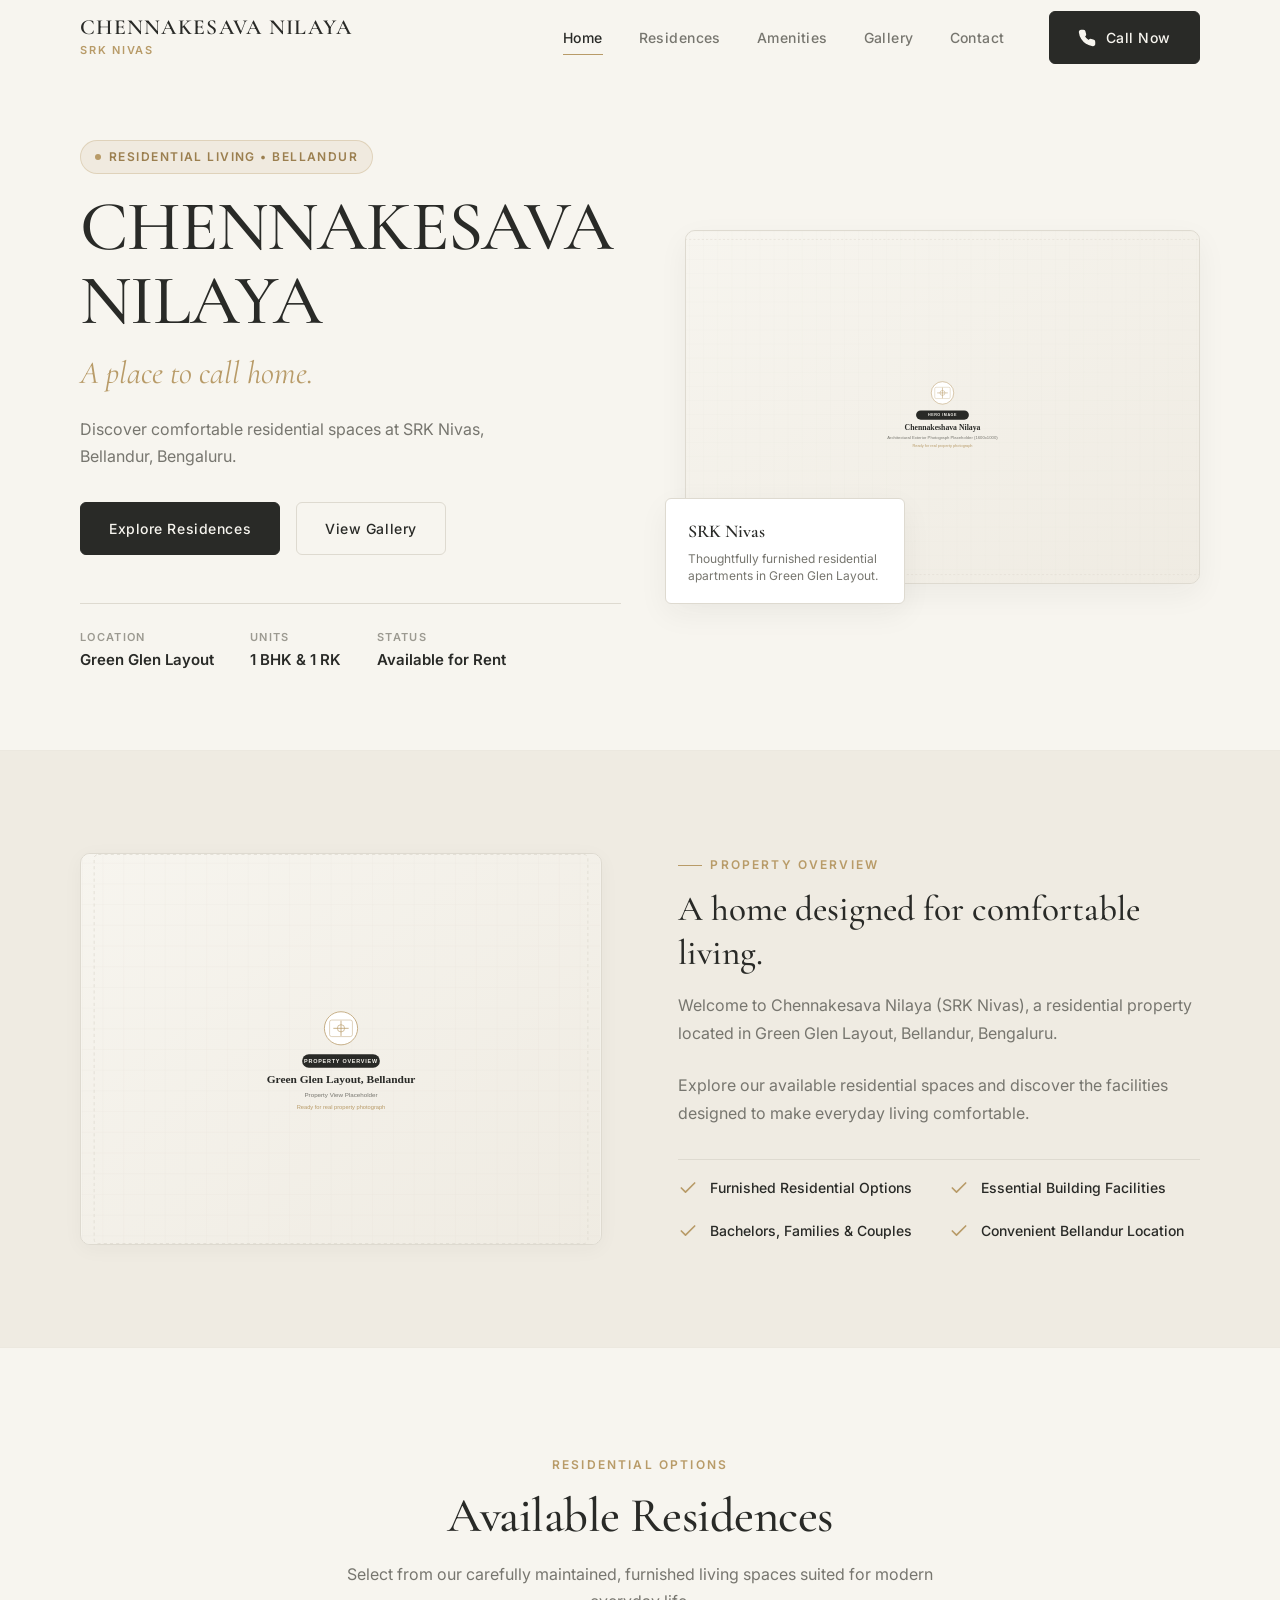
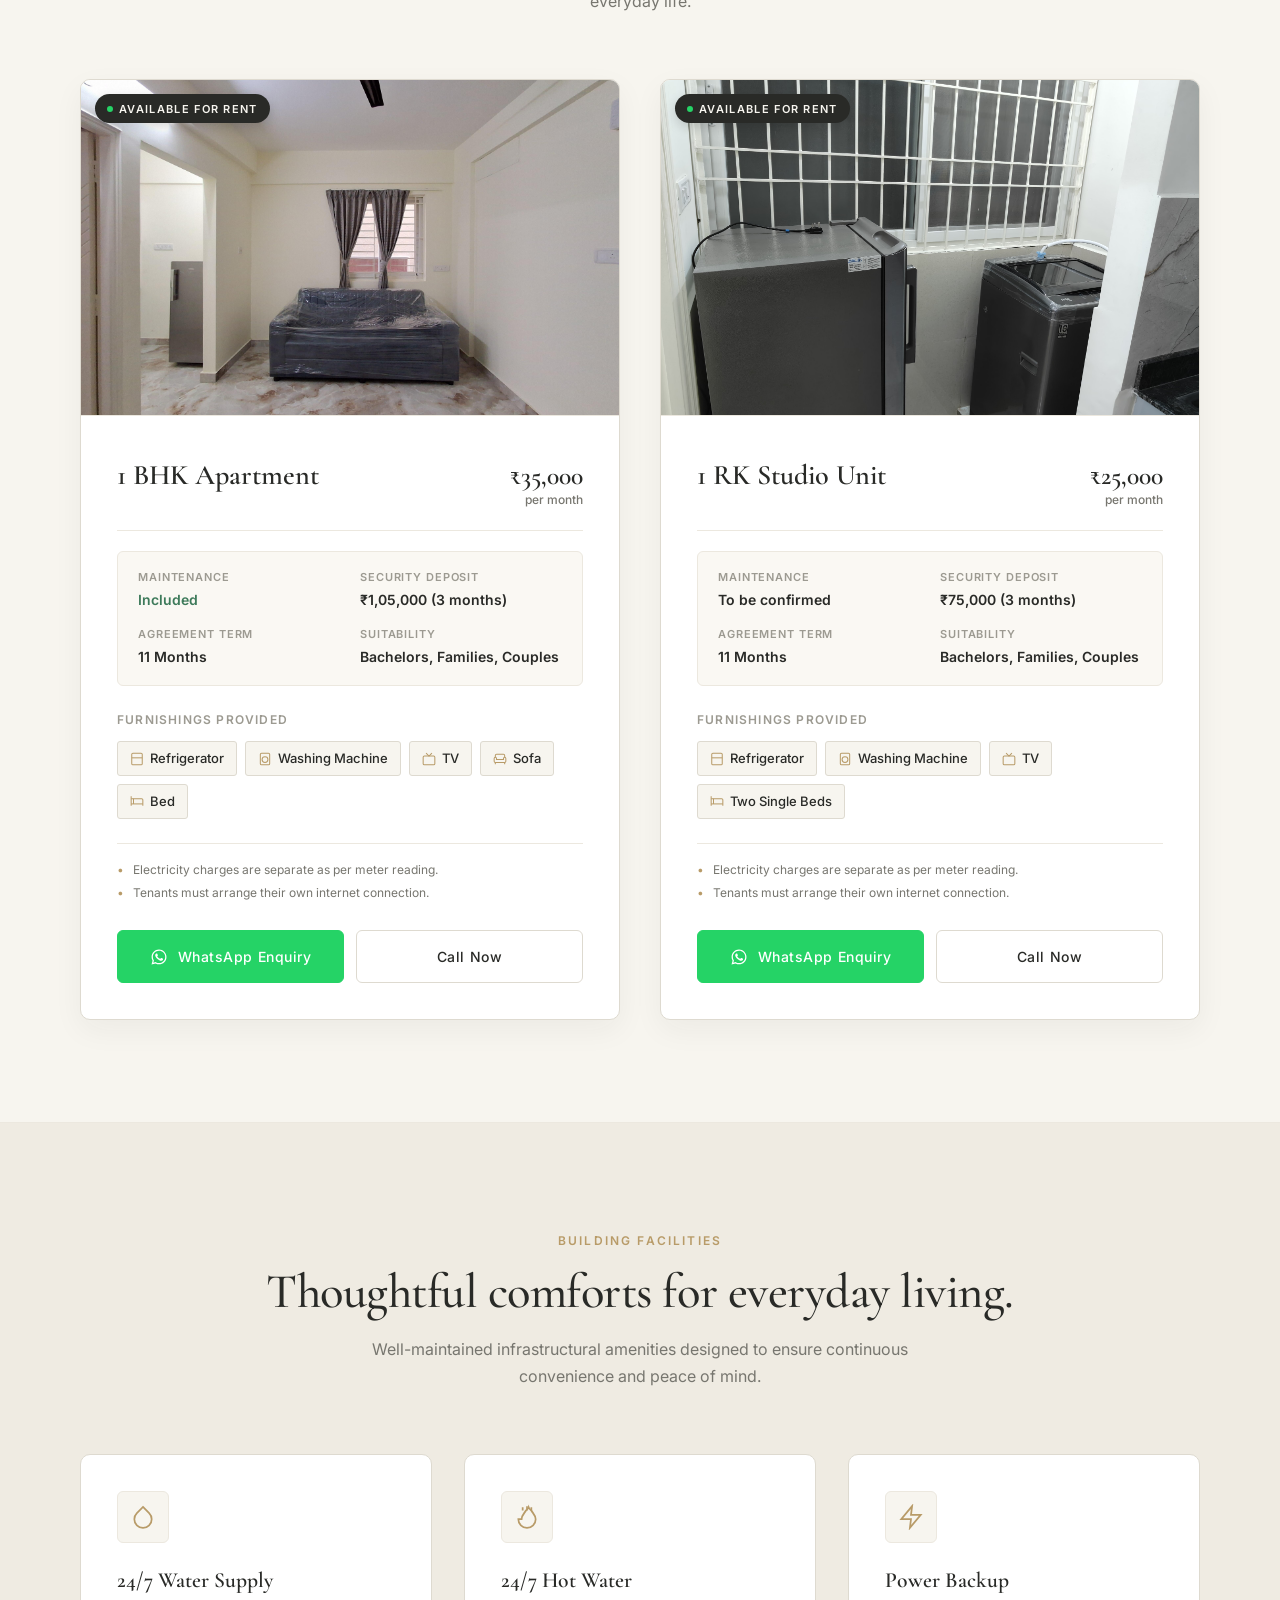
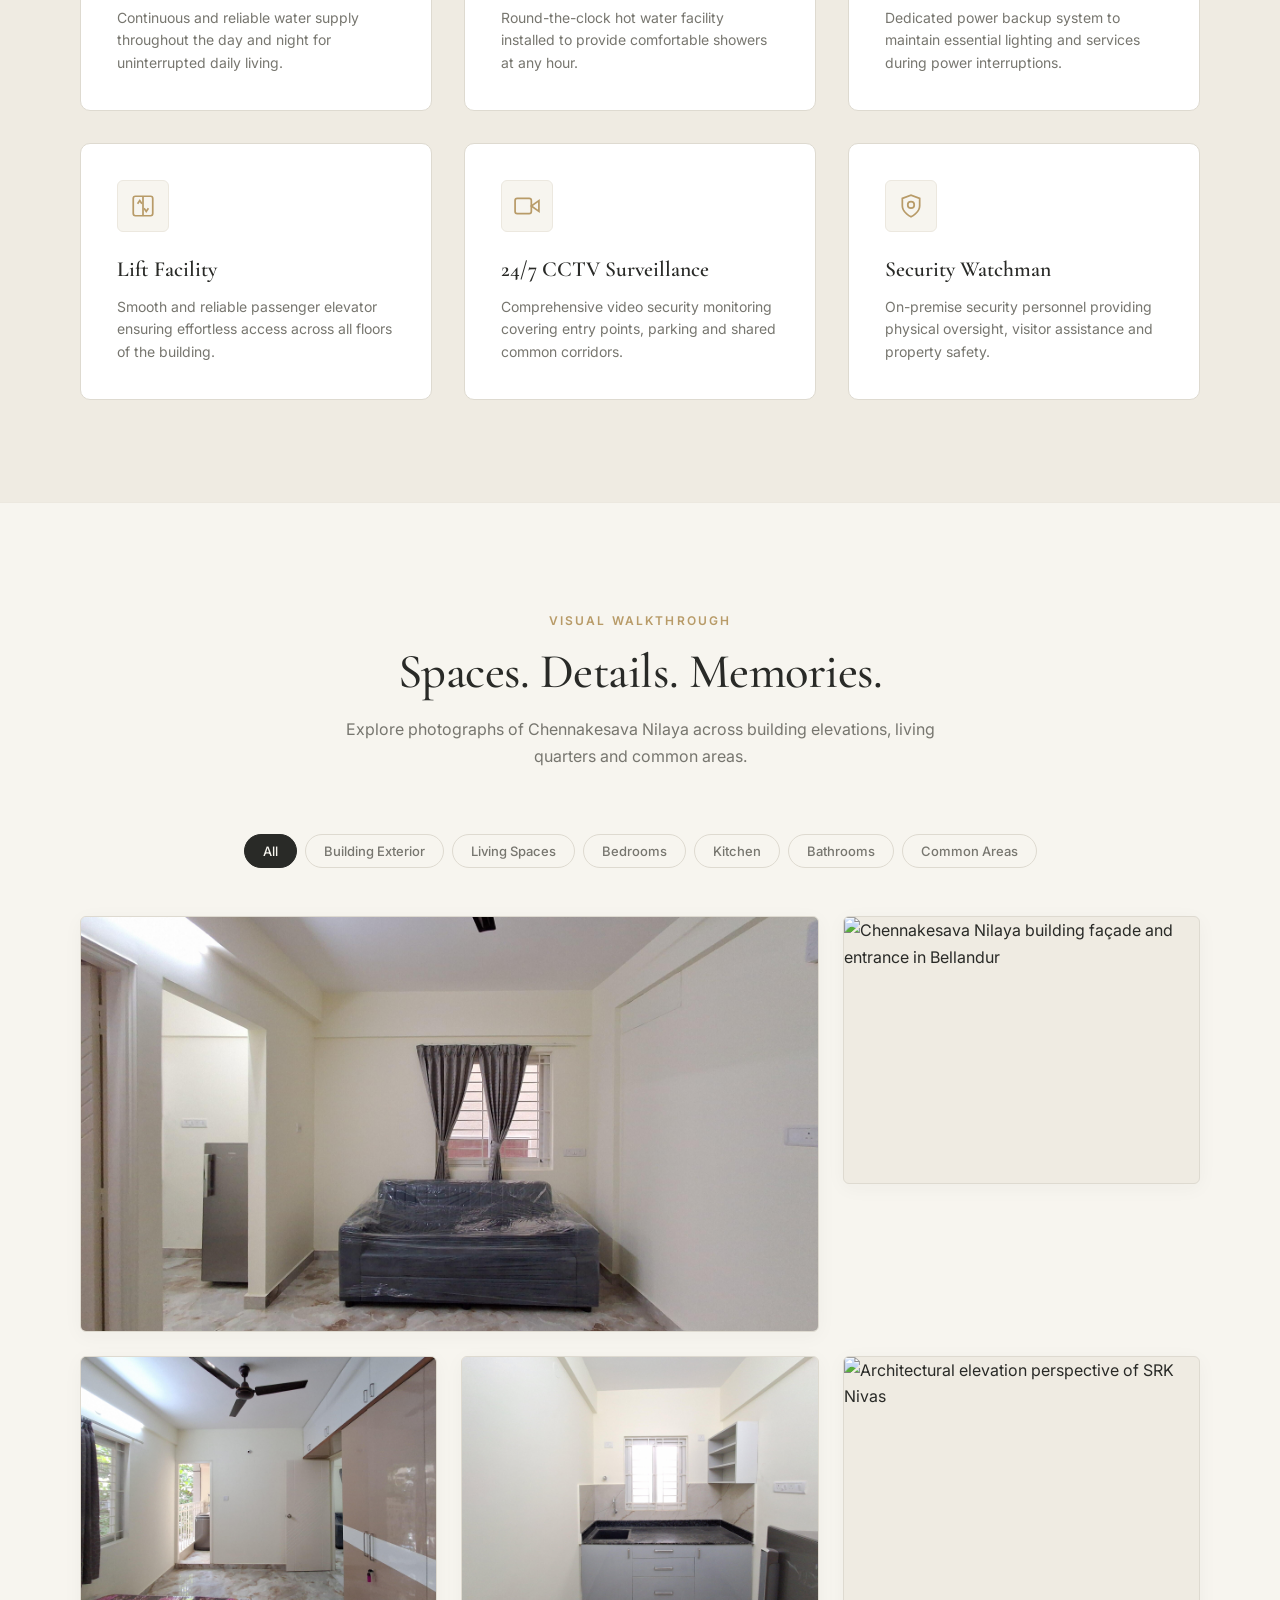
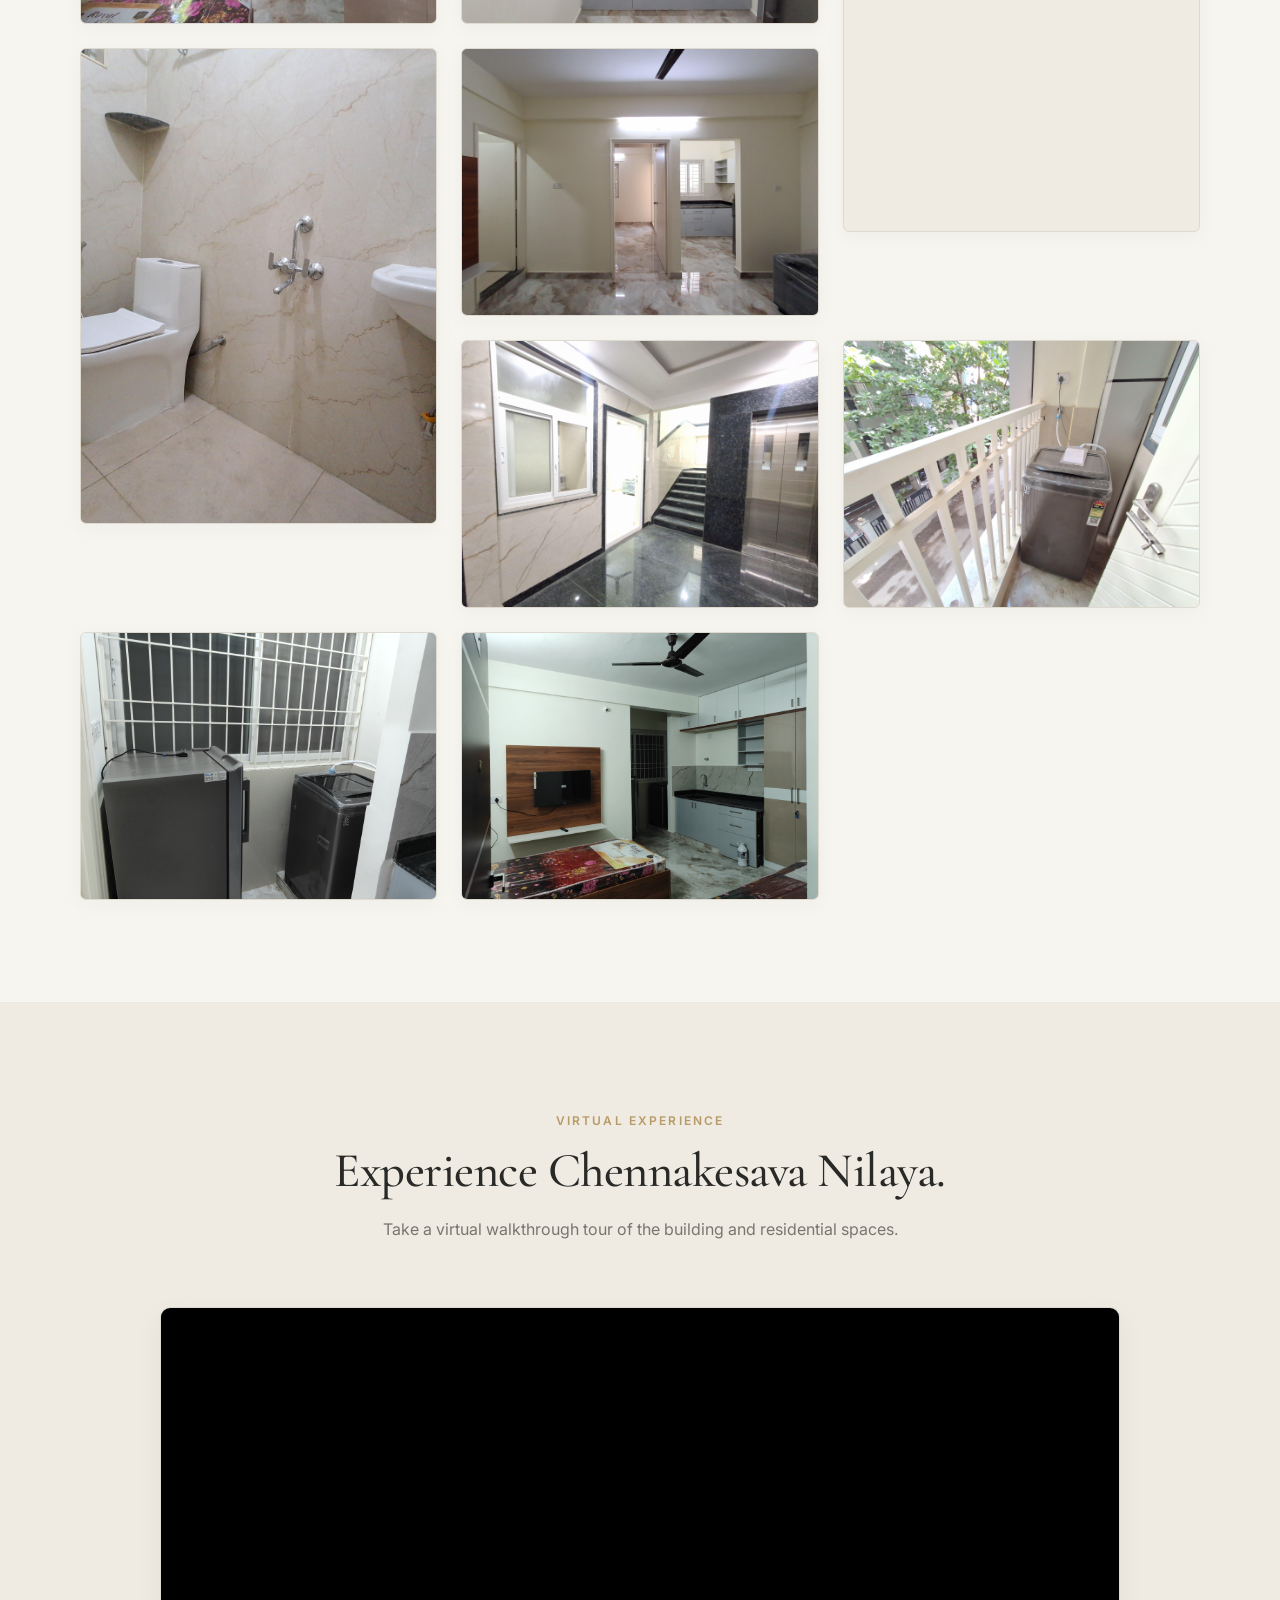
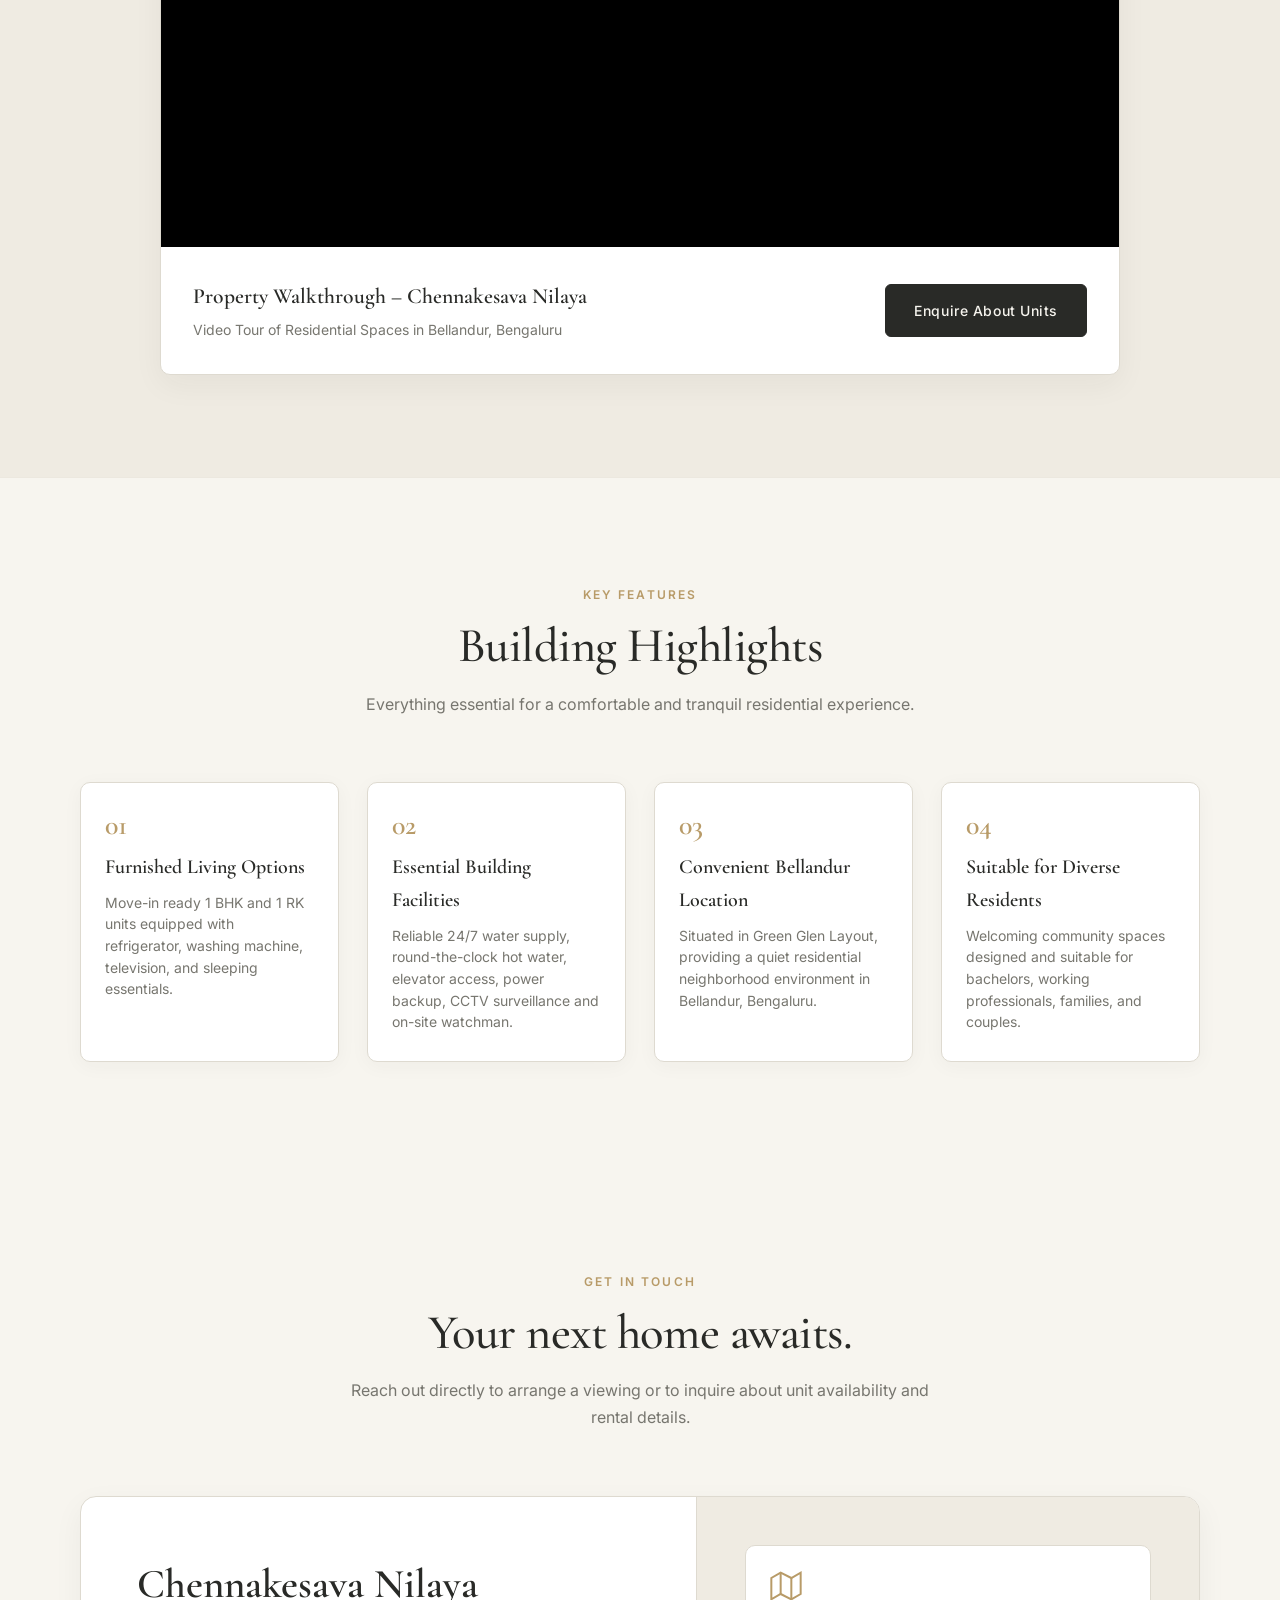
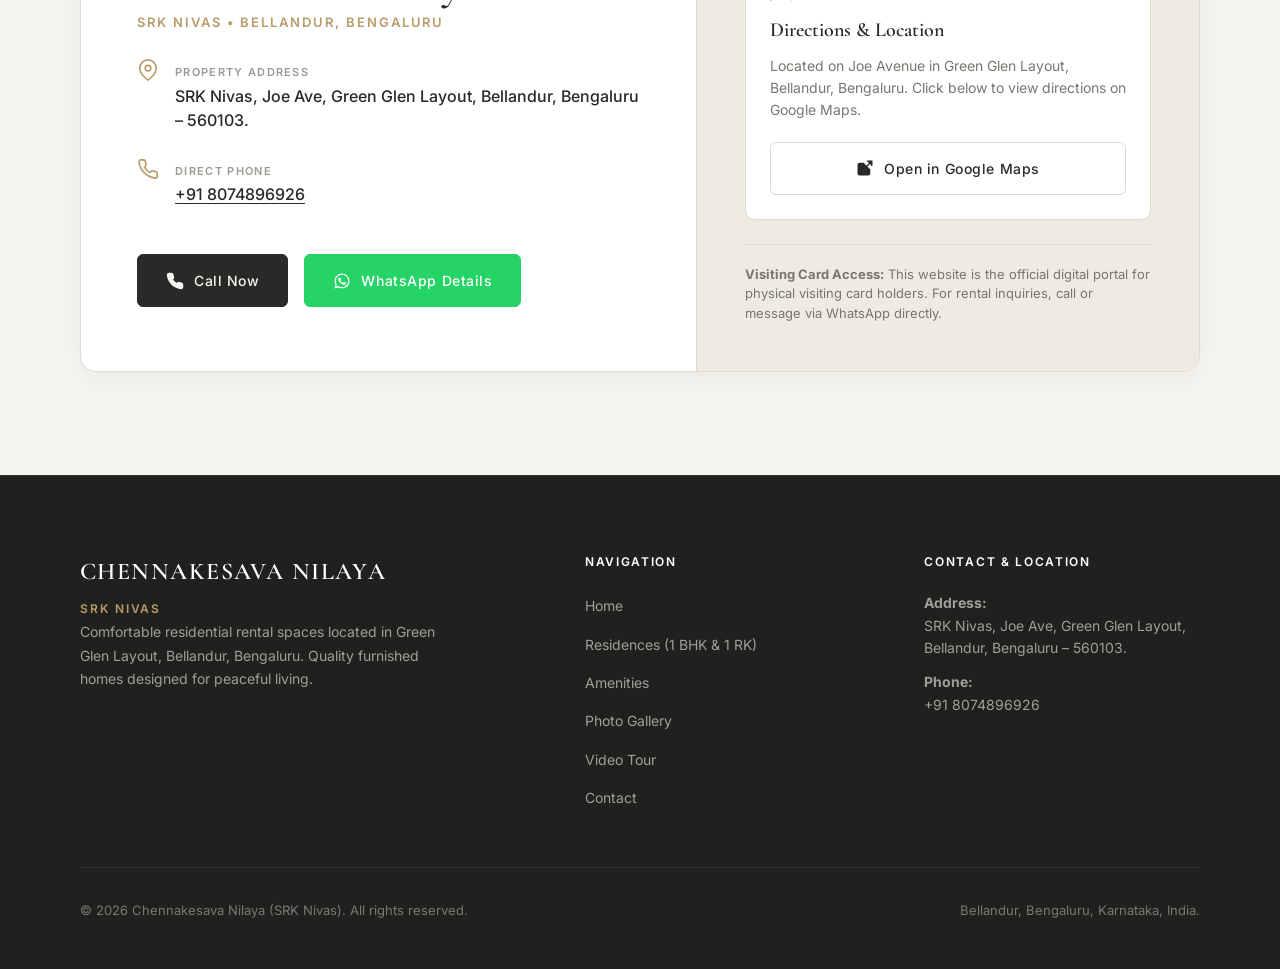
==== index.html @ bb9ea1ab "initial" ====
<!DOCTYPE html>
<html lang="en">
<head>
  <meta charset="UTF-8">
  <meta name="viewport" content="width=device-width, initial-scale=1.0, viewport-fit=cover">
  <title>Chennakeshava Nilaya | Furnished Rental Homes in Bellandur, Bengaluru</title>
  <meta name="description" content="Explore 1 BHK and 1 RK furnished rental homes at Chennakesava Nilaya (SRK Nivas), Green Glen Layout, Bellandur, Bengaluru.">
  <meta name="keywords" content="Chennakesava Nilaya, SRK Nivas, Bellandur rentals, 1 BHK Bellandur, 1 RK Bellandur, Green Glen Layout house rent">
  <meta name="author" content="Chennakesava Nilaya">
  <meta name="theme-color" content="#F7F5EF">

  <!-- Open Graph Meta Tags -->
  <meta property="og:title" content="Chennakesava Nilaya | Furnished Rental Homes in Bellandur, Bengaluru">
  <meta property="og:description" content="Explore 1 BHK and 1 RK furnished rental homes at Chennakesava Nilaya (SRK Nivas), Green Glen Layout, Bellandur, Bengaluru.">
  <meta property="og:type" content="website">
  <meta property="og:image" content="images/hero/hero-placeholder.svg">
  <meta property="og:locale" content="en_IN">

  <!-- Favicon -->
  <link rel="icon" type="image/svg+xml" href="favicon/favicon.svg">

  <!-- Google Fonts: Cormorant Garamond & Inter -->
  <link rel="preconnect" href="https://fonts.googleapis.com">
  <link rel="preconnect" href="https://fonts.gstatic.com" crossorigin>
  <link href="https://fonts.googleapis.com/css2?family=Cormorant+Garamond:ital,wght@0,400;0,500;0,600;0,700;1,400;1,500&family=Inter:wght@300;400;500;600;700&display=swap" rel="stylesheet">

  <!-- Main Stylesheet -->
  <link rel="stylesheet" href="css/style.css">
</head>
<body>

  <!-- =========================================================================
       Navigation Bar
       ========================================================================= -->
  <header class="navbar" id="navbar">
    <div class="container">
      <a href="#home" class="brand-wrapper" aria-label="Chennakesava Nilaya Home">
        <span class="brand-title">CHENNAKESAVA NILAYA</span>
        <span class="brand-subtitle">SRK NIVAS</span>
      </a>

      <!-- Desktop Navigation Links -->
      <nav class="nav-menu" id="navMenu" aria-label="Main Navigation">
        <a href="#home" class="nav-link active">Home</a>
        <a href="#residences" class="nav-link">Residences</a>
        <a href="#amenities" class="nav-link">Amenities</a>
        <a href="#gallery" class="nav-link">Gallery</a>
        <a href="#contact" class="nav-link">Contact</a>
        <a href="tel:+918074896926" class="btn btn-primary nav-cta">
          <svg class="btn-icon" viewBox="0 0 24 24" fill="none" stroke="currentColor" stroke-width="2" stroke-linecap="round" stroke-linejoin="round">
            <path d="M22 16.92v3a2 2 0 0 1-2.18 2 19.79 19.79 0 0 1-8.63-3.07 19.5 19.5 0 0 1-6-6 19.79 19.79 0 0 1-3.07-8.67A2 2 0 0 1 4.11 2h3a2 2 0 0 1 2 1.72 12.84 12.84 0 0 0 .7 2.81 2 2 0 0 1-.45 2.11L8.09 9.91a16 16 0 0 0 6 6l1.27-1.27a2 2 0 0 1 2.11-.45 12.84 12.84 0 0 0 2.81.7A2 2 0 0 1 22 16.92z"></path>
          </svg>
          <span>Call Now</span>
        </a>
      </nav>

      <!-- Mobile Hamburger Button -->
      <button class="nav-toggle" id="navToggle" aria-label="Open navigation menu" aria-expanded="false" aria-controls="navMenu">
        <span class="nav-toggle-bar"></span>
        <span class="nav-toggle-bar"></span>
        <span class="nav-toggle-bar"></span>
      </button>
    </div>
  </header>

  <!-- =========================================================================
       Hero Section
       ========================================================================= -->
  <section class="section hero-section" id="home">
    <div class="container">
      <div class="hero-grid">
        <div class="hero-content">
          <div class="hero-badge">
            <span class="hero-badge-dot"></span>
            <span>Residential Living &bull; Bellandur</span>
          </div>
          <h1 class="hero-title">CHENNAKESAVA NILAYA</h1>
          <p class="hero-tagline">A place to call home.</p>
          <p class="hero-description">
            Discover comfortable residential spaces at SRK Nivas, Bellandur, Bengaluru.
          </p>

          <div class="hero-actions">
            <a href="#residences" class="btn btn-primary">Explore Residences</a>
            <a href="#gallery" class="btn btn-secondary">View Gallery</a>
          </div>

          <div class="hero-meta-row">
            <div class="hero-meta-item">
              <span class="hero-meta-label">Location</span>
              <span class="hero-meta-value">Green Glen Layout</span>
            </div>
            <div class="hero-meta-item">
              <span class="hero-meta-label">Units</span>
              <span class="hero-meta-value">1 BHK &amp; 1 RK</span>
            </div>
            <div class="hero-meta-item">
              <span class="hero-meta-label">Status</span>
              <span class="hero-meta-value">Available for Rent</span>
            </div>
          </div>
        </div>

        <div class="hero-visual">
          <div class="hero-image-wrapper">
            <img 
              src="images/hero/hero-placeholder.svg" 
              alt="Chennakesava Nilaya residential building exterior in Bellandur" 
              width="1600" 
              height="1000"
              fetchpriority="high"
            >
          </div>
          <div class="hero-visual-card">
            <h2 class="hero-visual-card-title">SRK Nivas</h2>
            <p class="hero-visual-card-text">Thoughtfully furnished residential apartments in Green Glen Layout.</p>
          </div>
        </div>
      </div>
    </div>
  </section>

  <!-- =========================================================================
       Property Introduction Section
       ========================================================================= -->
  <section class="section intro-section" id="intro">
    <div class="container">
      <div class="intro-grid">
        <div class="intro-visual">
          <div class="intro-image-frame">
            <img 
              src="images/intro/intro-building.svg" 
              alt="Property perspective at Green Glen Layout Bellandur" 
              loading="lazy"
              width="1000"
              height="800"
            >
          </div>
        </div>

        <div class="intro-content">
          <span class="section-tag">Property Overview</span>
          <h2 class="intro-lead">A home designed for comfortable living.</h2>
          <p class="intro-body">
            Welcome to Chennakesava Nilaya (SRK Nivas), a residential property located in Green Glen Layout, Bellandur, Bengaluru.
          </p>
          <p class="intro-body">
            Explore our available residential spaces and discover the facilities designed to make everyday living comfortable.
          </p>

          <div class="intro-features-list">
            <div class="intro-feature-item">
              <svg class="intro-feature-icon" viewBox="0 0 24 24" fill="none" stroke-width="2" stroke-linecap="round" stroke-linejoin="round">
                <polyline points="20 6 9 17 4 12"></polyline>
              </svg>
              <span class="intro-feature-text">Furnished Residential Options</span>
            </div>
            <div class="intro-feature-item">
              <svg class="intro-feature-icon" viewBox="0 0 24 24" fill="none" stroke-width="2" stroke-linecap="round" stroke-linejoin="round">
                <polyline points="20 6 9 17 4 12"></polyline>
              </svg>
              <span class="intro-feature-text">Essential Building Facilities</span>
            </div>
            <div class="intro-feature-item">
              <svg class="intro-feature-icon" viewBox="0 0 24 24" fill="none" stroke-width="2" stroke-linecap="round" stroke-linejoin="round">
                <polyline points="20 6 9 17 4 12"></polyline>
              </svg>
              <span class="intro-feature-text">Bachelors, Families &amp; Couples</span>
            </div>
            <div class="intro-feature-item">
              <svg class="intro-feature-icon" viewBox="0 0 24 24" fill="none" stroke-width="2" stroke-linecap="round" stroke-linejoin="round">
                <polyline points="20 6 9 17 4 12"></polyline>
              </svg>
              <span class="intro-feature-text">Convenient Bellandur Location</span>
            </div>
          </div>
        </div>
      </div>
    </div>
  </section>

  <!-- =========================================================================
       Residences Section (1 BHK and 1 RK)
       ========================================================================= -->
  <section class="section residences-section" id="residences">
    <div class="container">
      <div class="section-header text-center">
        <span class="section-tag">Residential Options</span>
        <h2 class="section-heading">Available Residences</h2>
        <p class="section-subheading">
          Select from our carefully maintained, furnished living spaces suited for modern everyday life.
        </p>
      </div>

      <div class="residences-grid">
        <!-- Property 1: 1 BHK -->
        <article class="residence-card">
          <div class="residence-image-container">
            <img 
              src="images/1bhk/1bhk-hall-sofa.jpg" 
              alt="1 BHK Residential Unit Living Room at Chennakesava Nilaya" 
              loading="lazy"
              width="1000"
              height="750"
            >
            <div class="residence-status-badge">
              <span class="status-indicator"></span>
              <span>Available for Rent</span>
            </div>
          </div>

          <div class="residence-body">
            <div class="residence-header">
              <h3 class="residence-title">1 BHK Apartment</h3>
              <div class="residence-pricing">
                <span class="rent-amount">&#8377;35,000</span>
                <span class="rent-period">per month</span>
              </div>
            </div>

            <div class="residence-specs-grid">
              <div class="spec-item">
                <span class="spec-label">Maintenance</span>
                <span class="spec-val highlight-included">Included</span>
              </div>
              <div class="spec-item">
                <span class="spec-label">Security Deposit</span>
                <span class="spec-val">&#8377;1,05,000 (3 months)</span>
              </div>
              <div class="spec-item">
                <span class="spec-label">Agreement Term</span>
                <span class="spec-val">11 Months</span>
              </div>
              <div class="spec-item">
                <span class="spec-label">Suitability</span>
                <span class="spec-val">Bachelors, Families, Couples</span>
              </div>
            </div>

            <div class="furnishings-section">
              <h4 class="furnishings-title">Furnishings Provided</h4>
              <div class="furnishings-tags">
                <span class="furnishing-tag">
                  <svg class="furnishing-tag-icon" viewBox="0 0 24 24"><path d="M5 2h14a2 2 0 0 1 2 2v16a2 2 0 0 1-2 2H5a2 2 0 0 1-2-2V4a2 2 0 0 1 2-2z"></path><line x1="3" y1="10" x2="21" y2="10"></line><line x1="7" y1="6" x2="7" y2="6.01"></line><line x1="7" y1="14" x2="7" y2="14.01"></line></svg>
                  Refrigerator
                </span>
                <span class="furnishing-tag">
                  <svg class="furnishing-tag-icon" viewBox="0 0 24 24"><rect x="4" y="2" width="16" height="20" rx="2"></rect><circle cx="12" cy="13" r="5"></circle><line x1="8" y1="6" x2="8.01" y2="6"></line><line x1="12" y1="6" x2="12.01" y2="6"></line></svg>
                  Washing Machine
                </span>
                <span class="furnishing-tag">
                  <svg class="furnishing-tag-icon" viewBox="0 0 24 24"><rect x="2" y="7" width="20" height="15" rx="2"></rect><polyline points="17 2 12 7 7 2"></polyline></svg>
                  TV
                </span>
                <span class="furnishing-tag">
                  <svg class="furnishing-tag-icon" viewBox="0 0 24 24"><path d="M20 9V6a2 2 0 0 0-2-2H6a2 2 0 0 0-2 2v3"></path><path d="M2 11v5a2 2 0 0 0 2 2h16a2 2 0 0 0 2-2v-5a2 2 0 0 0-4 0v2H6v-2a2 2 0 0 0-4 0z"></path><line x1="4" y1="18" x2="4" y2="21"></line><line x1="20" y1="18" x2="20" y2="21"></line></svg>
                  Sofa
                </span>
                <span class="furnishing-tag">
                  <svg class="furnishing-tag-icon" viewBox="0 0 24 24"><path d="M2 4v16"></path><path d="M2 8h18a2 2 0 0 1 2 2v10"></path><path d="M2 17h20"></path><path d="M6 8v9"></path></svg>
                  Bed
                </span>
              </div>
            </div>

            <div class="rental-notes">
              <ul class="rental-notes-list">
                <li>Electricity charges are separate as per meter reading.</li>
                <li>Tenants must arrange their own internet connection.</li>
              </ul>
            </div>

            <div class="residence-actions">
              <a 
                href="https://wa.me/918074896926?text=Hello,%20I%20am%20interested%20in%20renting%20the%201%20BHK%20at%20Chennakesava%20Nilaya.%20Please%20share%20further%20details." 
                class="btn btn-whatsapp" 
                target="_blank" 
                rel="noopener noreferrer"
              >
                <svg class="btn-icon" viewBox="0 0 24 24" fill="currentColor">
                  <path d="M12.04 2C6.58 2 2.13 6.45 2.13 11.91C2.13 13.66 2.59 15.36 3.45 16.86L2.05 22L7.3 20.62C8.75 21.41 10.38 21.83 12.04 21.83C17.5 21.83 21.95 17.38 21.95 11.92C21.95 9.27 20.92 6.78 19.05 4.91C17.18 3.03 14.69 2 12.04 2M12.05 3.67C14.25 3.67 16.31 4.53 17.87 6.09C19.42 7.65 20.28 9.72 20.28 11.92C20.28 16.46 16.58 20.15 12.04 20.15C10.56 20.15 9.11 19.76 7.85 19L7.55 18.83L4.43 19.65L5.26 16.61L5.06 16.29C4.24 15 3.8 13.47 3.8 11.91C3.81 7.37 7.5 3.67 12.05 3.67M9.09 7.33C8.91 7.33 8.71 7.33 8.54 7.33C8.36 7.33 8.08 7.4 7.84 7.66C7.6 7.92 6.94 8.54 6.94 9.81C6.94 11.08 7.87 12.3 8 12.47C8.13 12.64 9.8 15.22 12.37 16.33C12.98 16.6 13.46 16.76 13.83 16.88C14.45 17.08 15.01 17.05 15.46 16.98C15.96 16.91 17 16.35 17.23 15.71C17.46 15.07 17.46 14.52 17.39 14.41C17.32 14.3 17.15 14.23 16.89 14.1C16.63 13.97 15.37 13.35 15.14 13.26C14.9 13.18 14.74 13.13 14.57 13.39C14.4 13.65 13.92 14.23 13.78 14.39C13.63 14.55 13.49 14.57 13.23 14.44C12.97 14.31 12.13 14.03 11.14 13.15C10.37 12.46 9.85 11.61 9.72 11.35C9.59 11.09 9.7 10.95 9.83 10.82C9.95 10.7 10.1 10.51 10.23 10.35C10.36 10.19 10.4 10.08 10.49 9.91C10.58 9.74 10.53 9.59 10.47 9.46C10.4 9.33 9.91 8.13 9.71 7.64C9.51 7.17 9.31 7.23 9.16 7.22C9.02 7.22 9.09 7.33 9.09 7.33Z"/>
                </svg>
                <span>WhatsApp Enquiry</span>
              </a>
              <a href="tel:+918074896926" class="btn btn-secondary">Call Now</a>
            </div>
          </div>
        </article>

        <!-- Property 2: 1 RK -->
        <article class="residence-card">
          <div class="residence-image-container">
            <img 
              src="images/1rk/1rk-main.jpg" 
              alt="1 RK Residential Unit at Chennakesava Nilaya" 
              loading="lazy"
              width="1000"
              height="750"
            >
            <div class="residence-status-badge">
              <span class="status-indicator"></span>
              <span>Available for Rent</span>
            </div>
          </div>

          <div class="residence-body">
            <div class="residence-header">
              <h3 class="residence-title">1 RK Studio Unit</h3>
              <div class="residence-pricing">
                <span class="rent-amount">&#8377;25,000</span>
                <span class="rent-period">per month</span>
              </div>
            </div>

            <div class="residence-specs-grid">
              <div class="spec-item">
                <span class="spec-label">Maintenance</span>
                <span class="spec-val">To be confirmed</span>
              </div>
              <div class="spec-item">
                <span class="spec-label">Security Deposit</span>
                <span class="spec-val">&#8377;75,000 (3 months)</span>
              </div>
              <div class="spec-item">
                <span class="spec-label">Agreement Term</span>
                <span class="spec-val">11 Months</span>
              </div>
              <div class="spec-item">
                <span class="spec-label">Suitability</span>
                <span class="spec-val">Bachelors, Families, Couples</span>
              </div>
            </div>

            <div class="furnishings-section">
              <h4 class="furnishings-title">Furnishings Provided</h4>
              <div class="furnishings-tags">
                <span class="furnishing-tag">
                  <svg class="furnishing-tag-icon" viewBox="0 0 24 24"><path d="M5 2h14a2 2 0 0 1 2 2v16a2 2 0 0 1-2 2H5a2 2 0 0 1-2-2V4a2 2 0 0 1 2-2z"></path><line x1="3" y1="10" x2="21" y2="10"></line><line x1="7" y1="6" x2="7" y2="6.01"></line><line x1="7" y1="14" x2="7" y2="14.01"></line></svg>
                  Refrigerator
                </span>
                <span class="furnishing-tag">
                  <svg class="furnishing-tag-icon" viewBox="0 0 24 24"><rect x="4" y="2" width="16" height="20" rx="2"></rect><circle cx="12" cy="13" r="5"></circle><line x1="8" y1="6" x2="8.01" y2="6"></line><line x1="12" y1="6" x2="12.01" y2="6"></line></svg>
                  Washing Machine
                </span>
                <span class="furnishing-tag">
                  <svg class="furnishing-tag-icon" viewBox="0 0 24 24"><rect x="2" y="7" width="20" height="15" rx="2"></rect><polyline points="17 2 12 7 7 2"></polyline></svg>
                  TV
                </span>
                <span class="furnishing-tag">
                  <svg class="furnishing-tag-icon" viewBox="0 0 24 24"><path d="M2 4v16"></path><path d="M2 8h18a2 2 0 0 1 2 2v10"></path><path d="M2 17h20"></path><path d="M6 8v9"></path></svg>
                  Two Single Beds
                </span>
              </div>
            </div>

            <div class="rental-notes">
              <ul class="rental-notes-list">
                <li>Electricity charges are separate as per meter reading.</li>
                <li>Tenants must arrange their own internet connection.</li>
              </ul>
            </div>

            <div class="residence-actions">
              <a 
                href="https://wa.me/918074896926?text=Hello,%20I%20am%20interested%20in%20renting%20the%201%20RK%20at%20Chennakesava%20Nilaya.%20Please%20share%20further%20details." 
                class="btn btn-whatsapp" 
                target="_blank" 
                rel="noopener noreferrer"
              >
                <svg class="btn-icon" viewBox="0 0 24 24" fill="currentColor">
                  <path d="M12.04 2C6.58 2 2.13 6.45 2.13 11.91C2.13 13.66 2.59 15.36 3.45 16.86L2.05 22L7.3 20.62C8.75 21.41 10.38 21.83 12.04 21.83C17.5 21.83 21.95 17.38 21.95 11.92C21.95 9.27 20.92 6.78 19.05 4.91C17.18 3.03 14.69 2 12.04 2M12.05 3.67C14.25 3.67 16.31 4.53 17.87 6.09C19.42 7.65 20.28 9.72 20.28 11.92C20.28 16.46 16.58 20.15 12.04 20.15C10.56 20.15 9.11 19.76 7.85 19L7.55 18.83L4.43 19.65L5.26 16.61L5.06 16.29C4.24 15 3.8 13.47 3.8 11.91C3.81 7.37 7.5 3.67 12.05 3.67M9.09 7.33C8.91 7.33 8.71 7.33 8.54 7.33C8.36 7.33 8.08 7.4 7.84 7.66C7.6 7.92 6.94 8.54 6.94 9.81C6.94 11.08 7.87 12.3 8 12.47C8.13 12.64 9.8 15.22 12.37 16.33C12.98 16.6 13.46 16.76 13.83 16.88C14.45 17.08 15.01 17.05 15.46 16.98C15.96 16.91 17 16.35 17.23 15.71C17.46 15.07 17.46 14.52 17.39 14.41C17.32 14.3 17.15 14.23 16.89 14.1C16.63 13.97 15.37 13.35 15.14 13.26C14.9 13.18 14.74 13.13 14.57 13.39C14.4 13.65 13.92 14.23 13.78 14.39C13.63 14.55 13.49 14.57 13.23 14.44C12.97 14.31 12.13 14.03 11.14 13.15C10.37 12.46 9.85 11.61 9.72 11.35C9.59 11.09 9.7 10.95 9.83 10.82C9.95 10.7 10.1 10.51 10.23 10.35C10.36 10.19 10.4 10.08 10.49 9.91C10.58 9.74 10.53 9.59 10.47 9.46C10.4 9.33 9.91 8.13 9.71 7.64C9.51 7.17 9.31 7.23 9.16 7.22C9.02 7.22 9.09 7.33 9.09 7.33Z"/>
                </svg>
                <span>WhatsApp Enquiry</span>
              </a>
              <a href="tel:+918074896926" class="btn btn-secondary">Call Now</a>
            </div>
          </div>
        </article>
      </div>
    </div>
  </section>

  <!-- =========================================================================
       Amenities Section
       ========================================================================= -->
  <section class="section amenities-section" id="amenities">
    <div class="container">
      <div class="section-header text-center">
        <span class="section-tag">Building Facilities</span>
        <h2 class="section-heading">Thoughtful comforts for everyday living.</h2>
        <p class="section-subheading">
          Well-maintained infrastructural amenities designed to ensure continuous convenience and peace of mind.
        </p>
      </div>

      <div class="amenities-grid">
        <!-- 1. 24/7 Water Supply -->
        <div class="amenity-card">
          <div class="amenity-icon-box">
            <svg class="amenity-icon" viewBox="0 0 24 24">
              <path d="M12 2.69l5.66 5.66a8 8 0 1 1-11.31 0z"></path>
            </svg>
          </div>
          <h3 class="amenity-title">24/7 Water Supply</h3>
          <p class="amenity-desc">Continuous and reliable water supply throughout the day and night for uninterrupted daily living.</p>
        </div>

        <!-- 2. 24/7 Hot Water -->
        <div class="amenity-card">
          <div class="amenity-icon-box">
            <svg class="amenity-icon" viewBox="0 0 24 24">
              <path d="M12 2v4"></path>
              <path d="M8 3v3"></path>
              <path d="M16 3v3"></path>
              <path d="M4 14c0 4.418 3.582 8 8 8s8-3.582 8-8c0-3.5-3-6-4-8-2-1.5-2.5-3-2.5-3s-.5 1.5-2.5 3c-1 2-4 4.5-4 8z"></path>
            </svg>
          </div>
          <h3 class="amenity-title">24/7 Hot Water</h3>
          <p class="amenity-desc">Round-the-clock hot water facility installed to provide comfortable showers at any hour.</p>
        </div>

        <!-- 3. Power Backup -->
        <div class="amenity-card">
          <div class="amenity-icon-box">
            <svg class="amenity-icon" viewBox="0 0 24 24">
              <polygon points="13 2 3 14 12 14 11 22 21 10 12 10 13 2"></polygon>
            </svg>
          </div>
          <h3 class="amenity-title">Power Backup</h3>
          <p class="amenity-desc">Dedicated power backup system to maintain essential lighting and services during power interruptions.</p>
        </div>

        <!-- 4. Lift Facility -->
        <div class="amenity-card">
          <div class="amenity-icon-box">
            <svg class="amenity-icon" viewBox="0 0 24 24">
              <rect x="3" y="3" width="18" height="18" rx="2"></rect>
              <line x1="12" y1="3" x2="12" y2="21"></line>
              <polyline points="7 10 9 7 11 10"></polyline>
              <polyline points="13 14 15 17 17 14"></polyline>
            </svg>
          </div>
          <h3 class="amenity-title">Lift Facility</h3>
          <p class="amenity-desc">Smooth and reliable passenger elevator ensuring effortless access across all floors of the building.</p>
        </div>

        <!-- 5. 24/7 CCTV Surveillance -->
        <div class="amenity-card">
          <div class="amenity-icon-box">
            <svg class="amenity-icon" viewBox="0 0 24 24">
              <path d="M23 7l-7 5 7 5V7z"></path>
              <rect x="1" y="5" width="15" height="14" rx="2"></rect>
            </svg>
          </div>
          <h3 class="amenity-title">24/7 CCTV Surveillance</h3>
          <p class="amenity-desc">Comprehensive video security monitoring covering entry points, parking and shared common corridors.</p>
        </div>

        <!-- 6. Security Watchman -->
        <div class="amenity-card">
          <div class="amenity-icon-box">
            <svg class="amenity-icon" viewBox="0 0 24 24">
              <path d="M12 22s8-4 8-10V5l-8-3-8 3v7c0 6 8 10 8 10z"></path>
              <circle cx="12" cy="11" r="3"></circle>
            </svg>
          </div>
          <h3 class="amenity-title">Security Watchman</h3>
          <p class="amenity-desc">On-premise security personnel providing physical oversight, visitor assistance and property safety.</p>
        </div>
      </div>
    </div>
  </section>

  <!-- =========================================================================
       Photo Gallery Section
       ========================================================================= -->
  <section class="section gallery-section" id="gallery">
    <div class="container">
      <div class="section-header text-center">
        <span class="section-tag">Visual Walkthrough</span>
        <h2 class="section-heading">Spaces. Details. Memories.</h2>
        <p class="section-subheading">
          Explore photographs of Chennakesava Nilaya across building elevations, living quarters and common areas.
        </p>
      </div>

      <!-- Filter Controls -->
      <div class="gallery-filters" role="group" aria-label="Gallery category filters">
        <button class="filter-btn active" data-filter="all" aria-pressed="true">All</button>
        <button class="filter-btn" data-filter="exterior" aria-pressed="false">Building Exterior</button>
        <button class="filter-btn" data-filter="living" aria-pressed="false">Living Spaces</button>
        <button class="filter-btn" data-filter="bedrooms" aria-pressed="false">Bedrooms</button>
        <button class="filter-btn" data-filter="kitchen" aria-pressed="false">Kitchen</button>
        <button class="filter-btn" data-filter="bathrooms" aria-pressed="false">Bathrooms</button>
        <button class="filter-btn" data-filter="common" aria-pressed="false">Common Areas</button>
      </div>

      <!-- Dynamic Gallery Grid Container -->
      <div class="gallery-grid" id="galleryGrid">
        <!-- Rendered dynamically by js/gallery.js -->
      </div>
    </div>
  </section>

  <!-- Lightbox Modal -->
  <div class="lightbox-modal" id="lightboxModal" role="dialog" aria-modal="true" aria-label="Photo Lightbox" aria-hidden="true">
    <button class="lightbox-btn lightbox-close" id="lightboxClose" aria-label="Close photo view">
      <svg width="22" height="22" viewBox="0 0 24 24" fill="none" stroke="currentColor" stroke-width="2"><line x1="18" y1="6" x2="6" y2="18"></line><line x1="6" y1="6" x2="18" y2="18"></line></svg>
    </button>
    <button class="lightbox-btn lightbox-prev" id="lightboxPrev" aria-label="Previous photo">
      <svg width="24" height="24" viewBox="0 0 24 24" fill="none" stroke="currentColor" stroke-width="2"><polyline points="15 18 9 12 15 6"></polyline></svg>
    </button>
    <button class="lightbox-btn lightbox-next" id="lightboxNext" aria-label="Next photo">
      <svg width="24" height="24" viewBox="0 0 24 24" fill="none" stroke="currentColor" stroke-width="2"><polyline points="9 18 15 12 9 6"></polyline></svg>
    </button>

    <div class="lightbox-content">
      <div class="lightbox-image-container">
        <img id="lightboxImg" src="data:image/svg+xml,%3Csvg xmlns='http://www.w3.org/2000/svg' viewBox='0 0 1 1'%3E%3C/svg%3E" alt="Expanded property view">
      </div>
      <div class="lightbox-caption-bar">
        <h3 class="lightbox-title" id="lightboxTitle"></h3>
        <div class="lightbox-meta">
          <span id="lightboxCategory"></span>
          <span>&bull;</span>
          <span id="lightboxCounter"></span>
        </div>
      </div>
    </div>
  </div>

  <!-- =========================================================================
       YouTube Video Gallery Section
       ========================================================================= -->
  <section class="section video-section" id="video">
    <div class="container">
      <div class="section-header text-center">
        <span class="section-tag">Virtual Experience</span>
        <h2 class="section-heading">Experience Chennakesava Nilaya.</h2>
        <p class="section-subheading">
          Take a virtual walkthrough tour of the building and residential spaces.
        </p>
      </div>

      <div class="video-container-card">
        <div class="video-player-wrapper" id="videoPlayerContainer">
          <!-- Populated by js/main.js with privacy-enhanced YouTube embed -->
        </div>
        <div class="video-details">
          <div>
            <h3 class="video-info-title" id="videoTitle">Property Walkthrough &ndash; Chennakesava Nilaya</h3>
            <p class="video-info-subtitle" id="videoSubtitle">Video Tour of Residential Spaces in Bellandur, Bengaluru</p>
          </div>
          <a 
            href="https://wa.me/918074896926?text=Hello,%20I%20am%20interested%20in%20knowing%20more%20about%20Chennakesava%20Nilaya.%20Please%20share%20the%20rental%20details." 
            class="btn btn-primary"
            target="_blank" 
            rel="noopener noreferrer"
          >
            Enquire About Units
          </a>
        </div>
      </div>
    </div>
  </section>

  <!-- =========================================================================
       Building Highlights Section
       ========================================================================= -->
  <section class="section highlights-section" id="highlights">
    <div class="container">
      <div class="section-header text-center">
        <span class="section-tag">Key Features</span>
        <h2 class="section-heading">Building Highlights</h2>
        <p class="section-subheading">
          Everything essential for a comfortable and tranquil residential experience.
        </p>
      </div>

      <div class="highlights-grid">
        <div class="highlight-box">
          <span class="highlight-number">01</span>
          <h3 class="highlight-title">Furnished Living Options</h3>
          <p class="highlight-desc">Move-in ready 1 BHK and 1 RK units equipped with refrigerator, washing machine, television, and sleeping essentials.</p>
        </div>

        <div class="highlight-box">
          <span class="highlight-number">02</span>
          <h3 class="highlight-title">Essential Building Facilities</h3>
          <p class="highlight-desc">Reliable 24/7 water supply, round-the-clock hot water, elevator access, power backup, CCTV surveillance and on-site watchman.</p>
        </div>

        <div class="highlight-box">
          <span class="highlight-number">03</span>
          <h3 class="highlight-title">Convenient Bellandur Location</h3>
          <p class="highlight-desc">Situated in Green Glen Layout, providing a quiet residential neighborhood environment in Bellandur, Bengaluru.</p>
        </div>

        <div class="highlight-box">
          <span class="highlight-number">04</span>
          <h3 class="highlight-title">Suitable for Diverse Residents</h3>
          <p class="highlight-desc">Welcoming community spaces designed and suitable for bachelors, working professionals, families, and couples.</p>
        </div>
      </div>
    </div>
  </section>

  <!-- =========================================================================
       Contact Section
       ========================================================================= -->
  <section class="section contact-section" id="contact">
    <div class="container">
      <div class="section-header text-center">
        <span class="section-tag">Get in Touch</span>
        <h2 class="section-heading">Your next home awaits.</h2>
        <p class="section-subheading">
          Reach out directly to arrange a viewing or to inquire about unit availability and rental details.
        </p>
      </div>

      <div class="contact-card">
        <div class="contact-main">
          <h3 class="contact-brand-title">Chennakesava Nilaya</h3>
          <span class="contact-brand-sub">SRK NIVAS &bull; BELLANDUR, BENGALURU</span>

          <div class="contact-info-list">
            <div class="contact-info-item">
              <svg class="contact-info-icon" viewBox="0 0 24 24">
                <path d="M21 10c0 7-9 13-9 13s-9-6-9-13a9 9 0 0 1 18 0z"></path>
                <circle cx="12" cy="10" r="3"></circle>
              </svg>
              <div>
                <span class="contact-info-label">Property Address</span>
                <p class="contact-info-value">
                  SRK Nivas, Joe Ave, Green Glen Layout, Bellandur, Bengaluru &ndash; 560103.
                </p>
              </div>
            </div>

            <div class="contact-info-item">
              <svg class="contact-info-icon" viewBox="0 0 24 24">
                <path d="M22 16.92v3a2 2 0 0 1-2.18 2 19.79 19.79 0 0 1-8.63-3.07 19.5 19.5 0 0 1-6-6 19.79 19.79 0 0 1-3.07-8.67A2 2 0 0 1 4.11 2h3a2 2 0 0 1 2 1.72 12.84 12.84 0 0 0 .7 2.81 2 2 0 0 1-.45 2.11L8.09 9.91a16 16 0 0 0 6 6l1.27-1.27a2 2 0 0 1 2.11-.45 12.84 12.84 0 0 0 2.81.7A2 2 0 0 1 22 16.92z"></path>
              </svg>
              <div>
                <span class="contact-info-label">Direct Phone</span>
                <p class="contact-info-value">
                  <a href="tel:+918074896926" style="text-decoration: underline; text-underline-offset: 3px;">+91 8074896926</a>
                </p>
              </div>
            </div>
          </div>

          <div class="contact-actions">
            <a href="tel:+918074896926" class="btn btn-primary">
              <svg class="btn-icon" viewBox="0 0 24 24" fill="none" stroke="currentColor" stroke-width="2" stroke-linecap="round" stroke-linejoin="round">
                <path d="M22 16.92v3a2 2 0 0 1-2.18 2 19.79 19.79 0 0 1-8.63-3.07 19.5 19.5 0 0 1-6-6 19.79 19.79 0 0 1-3.07-8.67A2 2 0 0 1 4.11 2h3a2 2 0 0 1 2 1.72 12.84 12.84 0 0 0 .7 2.81 2 2 0 0 1-.45 2.11L8.09 9.91a16 16 0 0 0 6 6l1.27-1.27a2 2 0 0 1 2.11-.45 12.84 12.84 0 0 0 2.81.7A2 2 0 0 1 22 16.92z"></path>
              </svg>
              <span>Call Now</span>
            </a>

            <a 
              href="https://wa.me/918074896926?text=Hello,%20I%20am%20interested%20in%20knowing%20more%20about%20Chennakesava%20Nilaya.%20Please%20share%20the%20rental%20details." 
              class="btn btn-whatsapp" 
              target="_blank" 
              rel="noopener noreferrer"
            >
              <svg class="btn-icon" viewBox="0 0 24 24" fill="currentColor">
                <path d="M12.04 2C6.58 2 2.13 6.45 2.13 11.91C2.13 13.66 2.59 15.36 3.45 16.86L2.05 22L7.3 20.62C8.75 21.41 10.38 21.83 12.04 21.83C17.5 21.83 21.95 17.38 21.95 11.92C21.95 9.27 20.92 6.78 19.05 4.91C17.18 3.03 14.69 2 12.04 2M12.05 3.67C14.25 3.67 16.31 4.53 17.87 6.09C19.42 7.65 20.28 9.72 20.28 11.92C20.28 16.46 16.58 20.15 12.04 20.15C10.56 20.15 9.11 19.76 7.85 19L7.55 18.83L4.43 19.65L5.26 16.61L5.06 16.29C4.24 15 3.8 13.47 3.8 11.91C3.81 7.37 7.5 3.67 12.05 3.67M9.09 7.33C8.91 7.33 8.71 7.33 8.54 7.33C8.36 7.33 8.08 7.4 7.84 7.66C7.6 7.92 6.94 8.54 6.94 9.81C6.94 11.08 7.87 12.3 8 12.47C8.13 12.64 9.8 15.22 12.37 16.33C12.98 16.6 13.46 16.76 13.83 16.88C14.45 17.08 15.01 17.05 15.46 16.98C15.96 16.91 17 16.35 17.23 15.71C17.46 15.07 17.46 14.52 17.39 14.41C17.32 14.3 17.15 14.23 16.89 14.1C16.63 13.97 15.37 13.35 15.14 13.26C14.9 13.18 14.74 13.13 14.57 13.39C14.4 13.65 13.92 14.23 13.78 14.39C13.63 14.55 13.49 14.57 13.23 14.44C12.97 14.31 12.13 14.03 11.14 13.15C10.37 12.46 9.85 11.61 9.72 11.35C9.59 11.09 9.7 10.95 9.83 10.82C9.95 10.7 10.1 10.51 10.23 10.35C10.36 10.19 10.4 10.08 10.49 9.91C10.58 9.74 10.53 9.59 10.47 9.46C10.4 9.33 9.91 8.13 9.71 7.64C9.51 7.17 9.31 7.23 9.16 7.22C9.02 7.22 9.09 7.33 9.09 7.33Z"/>
              </svg>
              <span>WhatsApp Details</span>
            </a>
          </div>
        </div>

        <div class="contact-side">
          <div class="map-card">
            <svg class="map-card-icon" viewBox="0 0 24 24">
              <polygon points="1 6 1 22 8 18 16 22 23 18 23 2 16 6 8 2 1 6"></polygon>
              <line x1="8" y1="2" x2="8" y2="18"></line>
              <line x1="16" y1="6" x2="16" y2="22"></line>
            </svg>
            <h4 class="map-card-title">Directions &amp; Location</h4>
            <p class="map-card-desc">
              Located on Joe Avenue in Green Glen Layout, Bellandur, Bengaluru. Click below to view directions on Google Maps.
            </p>
            <a 
              href="https://www.google.com/maps/search/?api=1&query=SRK+Nivas,+Joe+Ave,+Green+Glen+Layout,+Bellandur,+Bengaluru+-+560103" 
              class="btn btn-secondary" 
              target="_blank" 
              rel="noopener noreferrer"
              style="width: 100%;"
            >
              <svg class="btn-icon" viewBox="0 0 24 24" fill="none" stroke="currentColor" stroke-width="2">
                <path d="M18 13v6a2 2 0 0 1-2 2H5a2 2 0 0 1-2-2V8a2 2 0 0 1 2-2h6"></path>
                <polyline points="15 3 21 3 21 9"></polyline>
                <line x1="10" y1="14" x2="21" y2="3"></line>
              </svg>
              <span>Open in Google Maps</span>
            </a>
          </div>

          <div class="visiting-card-note">
            <p><strong>Visiting Card Access:</strong> This website is the official digital portal for physical visiting card holders. For rental inquiries, call or message via WhatsApp directly.</p>
          </div>
        </div>
      </div>
    </div>
  </section>

  <!-- =========================================================================
       Footer
       ========================================================================= -->
  <footer class="footer">
    <div class="container">
      <div class="footer-grid">
        <div>
          <h4 class="footer-brand-title">CHENNAKESAVA NILAYA</h4>
          <span class="footer-brand-subtitle">SRK NIVAS</span>
          <p class="footer-desc">
            Comfortable residential rental spaces located in Green Glen Layout, Bellandur, Bengaluru. Quality furnished homes designed for peaceful living.
          </p>
        </div>

        <div>
          <h5 class="footer-col-title">Navigation</h5>
          <ul class="footer-links">
            <li><a href="#home" class="footer-link">Home</a></li>
            <li><a href="#residences" class="footer-link">Residences (1 BHK &amp; 1 RK)</a></li>
            <li><a href="#amenities" class="footer-link">Amenities</a></li>
            <li><a href="#gallery" class="footer-link">Photo Gallery</a></li>
            <li><a href="#video" class="footer-link">Video Tour</a></li>
            <li><a href="#contact" class="footer-link">Contact</a></li>
          </ul>
        </div>

        <div>
          <h5 class="footer-col-title">Contact &amp; Location</h5>
          <div class="footer-contact-item">
            <strong>Address:</strong><br>
            SRK Nivas, Joe Ave, Green Glen Layout, Bellandur, Bengaluru &ndash; 560103.
          </div>
          <div class="footer-contact-item">
            <strong>Phone:</strong><br>
            <a href="tel:+918074896926" class="footer-link">+91 8074896926</a>
          </div>
        </div>
      </div>

      <div class="footer-bottom">
        <p>&copy; 2026 Chennakesava Nilaya (SRK Nivas). All rights reserved.</p>
        <p>Bellandur, Bengaluru, Karnataka, India.</p>
      </div>
    </div>
  </footer>

  <!-- =========================================================================
       Mobile Quick Action Bar (Optimized for QR Code Visitors)
       ========================================================================= -->
  <aside class="mobile-quick-bar" aria-label="Quick Contact Actions">
    <div class="mobile-quick-bar-inner">
      <a href="tel:+918074896926" class="mobile-quick-btn mobile-quick-call">
        <svg width="18" height="18" viewBox="0 0 24 24" fill="none" stroke="currentColor" stroke-width="2" stroke-linecap="round" stroke-linejoin="round">
          <path d="M22 16.92v3a2 2 0 0 1-2.18 2 19.79 19.79 0 0 1-8.63-3.07 19.5 19.5 0 0 1-6-6 19.79 19.79 0 0 1-3.07-8.67A2 2 0 0 1 4.11 2h3a2 2 0 0 1 2 1.72 12.84 12.84 0 0 0 .7 2.81 2 2 0 0 1-.45 2.11L8.09 9.91a16 16 0 0 0 6 6l1.27-1.27a2 2 0 0 1 2.11-.45 12.84 12.84 0 0 0 2.81.7A2 2 0 0 1 22 16.92z"></path>
        </svg>
        <span>Call Now</span>
      </a>
      <a 
        href="https://wa.me/918074896926?text=Hello,%20I%20am%20interested%20in%20knowing%20more%20about%20Chennakesava%20Nilaya.%20Please%20share%20the%20rental%20details." 
        class="mobile-quick-btn mobile-quick-whatsapp" 
        target="_blank" 
        rel="noopener noreferrer"
      >
        <svg width="18" height="18" viewBox="0 0 24 24" fill="currentColor">
          <path d="M12.04 2C6.58 2 2.13 6.45 2.13 11.91C2.13 13.66 2.59 15.36 3.45 16.86L2.05 22L7.3 20.62C8.75 21.41 10.38 21.83 12.04 21.83C17.5 21.83 21.95 17.38 21.95 11.92C21.95 9.27 20.92 6.78 19.05 4.91C17.18 3.03 14.69 2 12.04 2M12.05 3.67C14.25 3.67 16.31 4.53 17.87 6.09C19.42 7.65 20.28 9.72 20.28 11.92C20.28 16.46 16.58 20.15 12.04 20.15C10.56 20.15 9.11 19.76 7.85 19L7.55 18.83L4.43 19.65L5.26 16.61L5.06 16.29C4.24 15 3.8 13.47 3.8 11.91C3.81 7.37 7.5 3.67 12.05 3.67M9.09 7.33C8.91 7.33 8.71 7.33 8.54 7.33C8.36 7.33 8.08 7.4 7.84 7.66C7.6 7.92 6.94 8.54 6.94 9.81C6.94 11.08 7.87 12.3 8 12.47C8.13 12.64 9.8 15.22 12.37 16.33C12.98 16.6 13.46 16.76 13.83 16.88C14.45 17.08 15.01 17.05 15.46 16.98C15.96 16.91 17 16.35 17.23 15.71C17.46 15.07 17.46 14.52 17.39 14.41C17.32 14.3 17.15 14.23 16.89 14.1C16.63 13.97 15.37 13.35 15.14 13.26C14.9 13.18 14.74 13.13 14.57 13.39C14.4 13.65 13.92 14.23 13.78 14.39C13.63 14.55 13.49 14.57 13.23 14.44C12.97 14.31 12.13 14.03 11.14 13.15C10.37 12.46 9.85 11.61 9.72 11.35C9.59 11.09 9.7 10.95 9.83 10.82C9.95 10.7 10.1 10.51 10.23 10.35C10.36 10.19 10.4 10.08 10.49 9.91C10.58 9.74 10.53 9.59 10.47 9.46C10.4 9.33 9.91 8.13 9.71 7.64C9.51 7.17 9.31 7.23 9.16 7.22C9.02 7.22 9.09 7.33 9.09 7.33Z"/>
        </svg>
        <span>WhatsApp</span>
      </a>
    </div>
  </aside>

  <!-- =========================================================================
       Scripts
       ========================================================================= -->
  <script src="js/gallery.js" defer></script>
  <script src="js/main.js" defer></script>
</body>
</html>
---- css/style.css ----
/* ==========================================================================
   Chennakeshava Nilaya (SRK Nivas) — Premium Residential Website
   Design System & Stylesheet
   ========================================================================== */

/* --------------------------------------------------------------------------
   1. Design System & CSS Variables
   -------------------------------------------------------------------------- */
:root {
  /* Brand Colour Palette */
  --color-bg-primary: #F7F5EF;       /* Warm ivory */
  --color-bg-secondary: #EFEBE2;     /* Soft cream */
  --color-card-bg: #FFFFFF;          /* Pure white card */
  --color-card-subtle: #FAF8F3;      /* Subtle tinted card */
  --color-text-primary: #292A27;     /* Charcoal */
  --color-text-secondary: #77766F;   /* Muted grey */
  --color-text-muted: #9C9A91;       /* Light muted grey */
  --color-accent: #B89B68;           /* Champagne gold */
  --color-accent-dark: #9B7F4F;      /* Deep gold for hover/pressed */
  --color-accent-soft: rgba(184, 155, 104, 0.12); /* Subtle gold tint */
  --color-border: #DEDAD0;           /* Subtle warm grey */
  --color-border-light: #ECE8DF;     /* Extra light warm border */
  --color-white: #FFFFFF;
  --color-success: #3D7A5A;          /* Available status green */
  --color-success-bg: rgba(61, 122, 90, 0.08);

  /* Typography */
  --font-heading: 'Cormorant Garamond', 'Playfair Display', Georgia, 'Times New Roman', serif;
  --font-body: 'Inter', -apple-system, BlinkMacSystemFont, 'Segoe UI', Roboto, Helvetica, Arial, sans-serif;

  /* Spacing Scale */
  --space-2xs: 0.25rem;  /* 4px */
  --space-xs: 0.5rem;    /* 8px */
  --space-sm: 0.75rem;   /* 12px */
  --space-md: 1rem;      /* 16px */
  --space-lg: 1.5rem;    /* 24px */
  --space-xl: 2rem;      /* 32px */
  --space-2xl: 3rem;     /* 48px */
  --space-3xl: 4.5rem;   /* 72px */
  --space-4xl: 6rem;     /* 96px */

  /* Containers */
  --container-max: 1200px;
  --container-narrow: 880px;

  /* Radii */
  --radius-xs: 3px;
  --radius-sm: 6px;
  --radius-md: 10px;
  --radius-lg: 16px;
  --radius-full: 9999px;

  /* Shadows */
  --shadow-subtle: 0 4px 20px rgba(41, 42, 39, 0.04);
  --shadow-card: 0 10px 30px rgba(41, 42, 39, 0.05);
  --shadow-card-hover: 0 18px 45px rgba(41, 42, 39, 0.09);
  --shadow-modal: 0 25px 60px rgba(20, 20, 18, 0.35);

  /* Transitions */
  --transition-fast: 0.2s cubic-bezier(0.16, 1, 0.3, 1);
  --transition-normal: 0.35s cubic-bezier(0.16, 1, 0.3, 1);
  --transition-slow: 0.6s cubic-bezier(0.16, 1, 0.3, 1);

  /* Heights */
  --nav-height: 76px;
}

/* --------------------------------------------------------------------------
   2. Reset & Base Styles
   -------------------------------------------------------------------------- */
*, *::before, *::after {
  box-sizing: border-box;
  margin: 0;
  padding: 0;
}

html {
  font-size: 16px;
  scroll-behavior: smooth;
  -webkit-text-size-adjust: 100%;
}

body {
  font-family: var(--font-body);
  color: var(--color-text-primary);
  background-color: var(--color-bg-primary);
  line-height: 1.65;
  font-weight: 400;
  -webkit-font-smoothing: antialiased;
  -moz-osx-font-smoothing: grayscale;
  overflow-x: hidden;
  padding-bottom: 0;
}

/* Add safe space for mobile quick bar */
@media (max-width: 768px) {
  body {
    padding-bottom: 74px;
  }
}

img, svg {
  display: block;
  max-width: 100%;
  height: auto;
}

a {
  color: inherit;
  text-decoration: none;
  transition: color var(--transition-fast);
}

button {
  font-family: inherit;
  cursor: pointer;
  border: none;
  background: none;
  color: inherit;
}

ul, ol {
  list-style: none;
}

/* Focus styles for accessibility */
:focus-visible {
  outline: 2px solid var(--color-accent);
  outline-offset: 3px;
}

/* --------------------------------------------------------------------------
   3. Typography Utilities
   -------------------------------------------------------------------------- */
.section-tag {
  display: inline-flex;
  align-items: center;
  gap: 0.5rem;
  font-family: var(--font-body);
  font-size: 0.75rem;
  font-weight: 600;
  letter-spacing: 0.18em;
  text-transform: uppercase;
  color: var(--color-accent);
  margin-bottom: var(--space-sm);
}

.section-tag::before {
  content: "";
  display: inline-block;
  width: 24px;
  height: 1px;
  background-color: var(--color-accent);
}

.section-heading {
  font-family: var(--font-heading);
  font-size: clamp(2rem, 3.8vw, 3.25rem);
  font-weight: 500;
  line-height: 1.18;
  color: var(--color-text-primary);
  letter-spacing: -0.01em;
  margin-bottom: var(--space-md);
}

.section-subheading {
  font-family: var(--font-body);
  font-size: clamp(1rem, 1.2vw, 1.125rem);
  color: var(--color-text-secondary);
  max-width: 620px;
  line-height: 1.7;
}

.text-center {
  text-align: center;
}

.text-center .section-tag::before {
  display: none;
}

.text-center .section-subheading {
  margin-left: auto;
  margin-right: auto;
}

/* --------------------------------------------------------------------------
   4. Layout Containers
   -------------------------------------------------------------------------- */
.container {
  width: 100%;
  max-width: var(--container-max);
  margin-left: auto;
  margin-right: auto;
  padding-left: clamp(1.25rem, 4vw, 2.5rem);
  padding-right: clamp(1.25rem, 4vw, 2.5rem);
}

.container-narrow {
  max-width: var(--container-narrow);
}

.section {
  padding-top: clamp(4rem, 8vw, 7rem);
  padding-bottom: clamp(4rem, 8vw, 7rem);
  position: relative;
}

.section-header {
  margin-bottom: clamp(2.5rem, 5vw, 4rem);
}

/* --------------------------------------------------------------------------
   5. Buttons & Interactive Links
   -------------------------------------------------------------------------- */
.btn {
  display: inline-flex;
  align-items: center;
  justify-content: center;
  gap: 0.625rem;
  padding: 0.875rem 1.75rem;
  font-size: 0.875rem;
  font-weight: 500;
  letter-spacing: 0.04em;
  border-radius: var(--radius-sm);
  transition: all var(--transition-fast);
  white-space: nowrap;
  text-decoration: none;
}

.btn-primary {
  background-color: var(--color-text-primary);
  color: var(--color-bg-primary);
  border: 1px solid var(--color-text-primary);
}

.btn-primary:hover {
  background-color: var(--color-accent);
  border-color: var(--color-accent);
  color: var(--color-white);
  transform: translateY(-1px);
  box-shadow: 0 6px 18px rgba(184, 155, 104, 0.25);
}

.btn-secondary {
  background-color: transparent;
  color: var(--color-text-primary);
  border: 1px solid var(--color-border);
}

.btn-secondary:hover {
  border-color: var(--color-text-primary);
  background-color: rgba(41, 42, 39, 0.03);
  transform: translateY(-1px);
}

.btn-accent {
  background-color: var(--color-accent);
  color: var(--color-white);
  border: 1px solid var(--color-accent);
}

.btn-accent:hover {
  background-color: var(--color-accent-dark);
  border-color: var(--color-accent-dark);
  transform: translateY(-1px);
  box-shadow: 0 6px 18px rgba(184, 155, 104, 0.25);
}

.btn-whatsapp {
  background-color: #25D366;
  color: #FFFFFF;
  border: 1px solid #25D366;
}

.btn-whatsapp:hover {
  background-color: #20BD5A;
  border-color: #20BD5A;
  color: #FFFFFF;
  transform: translateY(-1px);
  box-shadow: 0 6px 18px rgba(37, 211, 102, 0.25);
}

.btn-icon {
  width: 18px;
  height: 18px;
  fill: currentColor;
  flex-shrink: 0;
}

/* --------------------------------------------------------------------------
   6. Navigation Bar
   -------------------------------------------------------------------------- */
.navbar {
  position: fixed;
  top: 0;
  left: 0;
  width: 100%;
  height: var(--nav-height);
  z-index: 1000;
  transition: background-color var(--transition-normal),
              box-shadow var(--transition-normal),
              border-color var(--transition-normal),
              backdrop-filter var(--transition-normal);
  border-bottom: 1px solid transparent;
}

.navbar.scrolled {
  background-color: rgba(247, 245, 239, 0.94);
  backdrop-filter: blur(12px);
  -webkit-backdrop-filter: blur(12px);
  border-bottom-color: var(--color-border-light);
  box-shadow: 0 4px 20px rgba(41, 42, 39, 0.03);
}

.navbar .container {
  height: 100%;
  display: flex;
  align-items: center;
  justify-content: space-between;
}

.brand-wrapper {
  display: flex;
  flex-direction: column;
  gap: 2px;
}

.brand-title {
  font-family: var(--font-heading);
  font-size: 1.35rem;
  font-weight: 600;
  letter-spacing: 0.06em;
  color: var(--color-text-primary);
  line-height: 1.1;
  text-transform: uppercase;
}

.brand-subtitle {
  font-family: var(--font-body);
  font-size: 0.6875rem;
  letter-spacing: 0.16em;
  color: var(--color-accent);
  font-weight: 600;
  text-transform: uppercase;
}

.nav-menu {
  display: flex;
  align-items: center;
  gap: 2.25rem;
}

.nav-link {
  font-size: 0.875rem;
  font-weight: 500;
  letter-spacing: 0.03em;
  color: var(--color-text-secondary);
  position: relative;
  padding: 0.375rem 0;
}

.nav-link::after {
  content: "";
  position: absolute;
  bottom: 0;
  left: 0;
  width: 0;
  height: 1.5px;
  background-color: var(--color-accent);
  transition: width var(--transition-fast);
}

.nav-link:hover,
.nav-link.active {
  color: var(--color-text-primary);
}

.nav-link.active::after,
.nav-link:hover::after {
  width: 100%;
}

.nav-cta {
  margin-left: 0.5rem;
}

/* Mobile Toggle */
.nav-toggle {
  display: none;
  width: 44px;
  height: 44px;
  padding: 10px;
  flex-direction: column;
  justify-content: center;
  align-items: center;
  gap: 6px;
  border-radius: var(--radius-sm);
  background: transparent;
  z-index: 1001;
}

.nav-toggle-bar {
  display: block;
  width: 24px;
  height: 1.5px;
  background-color: var(--color-text-primary);
  transition: transform var(--transition-normal), opacity var(--transition-normal);
}

.nav-toggle[aria-expanded="true"] .nav-toggle-bar:nth-child(1) {
  transform: translateY(7.5px) rotate(45deg);
}

.nav-toggle[aria-expanded="true"] .nav-toggle-bar:nth-child(2) {
  opacity: 0;
}

.nav-toggle[aria-expanded="true"] .nav-toggle-bar:nth-child(3) {
  transform: translateY(-7.5px) rotate(-45deg);
}

/* Mobile Menu Overlay */
@media (max-width: 890px) {
  .nav-toggle {
    display: flex;
  }

  .nav-menu {
    position: fixed;
    top: 0;
    right: 0;
    width: 100%;
    height: 100vh;
    background-color: var(--color-bg-primary);
    flex-direction: column;
    justify-content: center;
    align-items: center;
    gap: 2rem;
    padding: 2rem;
    transform: translateY(-100%);
    opacity: 0;
    visibility: hidden;
    transition: transform var(--transition-normal), opacity var(--transition-normal), visibility var(--transition-normal);
    z-index: 999;
  }

  .nav-menu.open {
    transform: translateY(0);
    opacity: 1;
    visibility: visible;
  }

  .nav-link {
    font-family: var(--font-heading);
    font-size: 1.75rem;
    color: var(--color-text-primary);
  }

  .nav-cta {
    margin-top: 1rem;
    margin-left: 0;
    width: 100%;
    max-width: 260px;
  }
}

/* --------------------------------------------------------------------------
   7. Hero Section
   -------------------------------------------------------------------------- */
.hero-section {
  padding-top: calc(var(--nav-height) + clamp(2rem, 5vw, 4rem));
  padding-bottom: clamp(3rem, 6vw, 5rem);
  position: relative;
  overflow: hidden;
}

.hero-grid {
  display: grid;
  grid-template-columns: 1.05fr 1fr;
  align-items: center;
  gap: clamp(2.5rem, 5vw, 5rem);
}

.hero-content {
  display: flex;
  flex-direction: column;
  align-items: flex-start;
}

.hero-badge {
  display: inline-flex;
  align-items: center;
  gap: 0.5rem;
  background-color: var(--color-accent-soft);
  color: var(--color-accent-dark);
  border: 1px solid rgba(184, 155, 104, 0.3);
  padding: 0.375rem 0.875rem;
  border-radius: var(--radius-full);
  font-size: 0.75rem;
  font-weight: 600;
  letter-spacing: 0.12em;
  text-transform: uppercase;
  margin-bottom: var(--space-md);
}

.hero-badge-dot {
  width: 6px;
  height: 6px;
  border-radius: 50%;
  background-color: var(--color-accent);
}

.hero-title {
  font-family: var(--font-heading);
  font-size: clamp(2.75rem, 5.5vw, 4.5rem);
  font-weight: 500;
  line-height: 1.06;
  color: var(--color-text-primary);
  letter-spacing: -0.015em;
  margin-bottom: 0.5rem;
  text-transform: uppercase;
}

.hero-tagline {
  font-family: var(--font-heading);
  font-style: italic;
  font-size: clamp(1.5rem, 2.5vw, 2.2rem);
  color: var(--color-accent);
  font-weight: 400;
  margin-bottom: var(--space-md);
}

.hero-description {
  font-size: clamp(1rem, 1.2vw, 1.125rem);
  color: var(--color-text-secondary);
  line-height: 1.7;
  max-width: 480px;
  margin-bottom: var(--space-xl);
}

.hero-actions {
  display: flex;
  flex-wrap: wrap;
  align-items: center;
  gap: 1rem;
  margin-bottom: var(--space-2xl);
}

.hero-meta-row {
  display: flex;
  flex-wrap: wrap;
  align-items: center;
  gap: clamp(1rem, 3vw, 2.25rem);
  padding-top: var(--space-lg);
  border-top: 1px solid var(--color-border);
  width: 100%;
}

.hero-meta-item {
  display: flex;
  flex-direction: column;
}

.hero-meta-label {
  font-size: 0.6875rem;
  text-transform: uppercase;
  letter-spacing: 0.12em;
  color: var(--color-text-muted);
  font-weight: 600;
  margin-bottom: 2px;
}

.hero-meta-value {
  font-size: 0.9375rem;
  font-weight: 600;
  color: var(--color-text-primary);
}

/* Hero Visual / Image Frame */
.hero-visual {
  position: relative;
}

.hero-image-wrapper {
  position: relative;
  border-radius: var(--radius-md);
  overflow: hidden;
  background-color: var(--color-bg-secondary);
  border: 1px solid var(--color-border);
  box-shadow: var(--shadow-card);
  aspect-ratio: 16 / 11;
}

.hero-image-wrapper img {
  width: 100%;
  height: 100%;
  object-fit: cover;
  transition: transform var(--transition-slow);
}

.hero-image-wrapper:hover img {
  transform: scale(1.02);
}

.hero-visual-card {
  position: absolute;
  bottom: -20px;
  left: -20px;
  background-color: var(--color-white);
  padding: 1.125rem 1.375rem;
  border-radius: var(--radius-sm);
  border: 1px solid var(--color-border);
  box-shadow: var(--shadow-card);
  max-width: 240px;
}

.hero-visual-card-title {
  font-family: var(--font-heading);
  font-size: 1.125rem;
  font-weight: 600;
  color: var(--color-text-primary);
  margin-bottom: 4px;
}

.hero-visual-card-text {
  font-size: 0.75rem;
  color: var(--color-text-secondary);
  line-height: 1.4;
}

@media (max-width: 960px) {
  .hero-grid {
    grid-template-columns: 1fr;
    gap: 3rem;
  }

  .hero-visual-card {
    position: static;
    margin-top: 1rem;
    max-width: 100%;
  }
}

/* --------------------------------------------------------------------------
   8. Property Introduction Section
   -------------------------------------------------------------------------- */
.intro-section {
  background-color: var(--color-bg-secondary);
  border-top: 1px solid var(--color-border-light);
  border-bottom: 1px solid var(--color-border-light);
}

.intro-grid {
  display: grid;
  grid-template-columns: 1fr 1fr;
  gap: clamp(2.5rem, 6vw, 5.5rem);
  align-items: center;
}

.intro-visual {
  position: relative;
}

.intro-image-frame {
  border-radius: var(--radius-md);
  overflow: hidden;
  border: 1px solid var(--color-border);
  background-color: var(--color-bg-primary);
  box-shadow: var(--shadow-subtle);
  aspect-ratio: 4 / 3;
}

.intro-image-frame img {
  width: 100%;
  height: 100%;
  object-fit: cover;
}

.intro-content {
  display: flex;
  flex-direction: column;
}

.intro-lead {
  font-family: var(--font-heading);
  font-size: clamp(1.75rem, 2.75vw, 2.5rem);
  line-height: 1.25;
  color: var(--color-text-primary);
  font-weight: 500;
  margin-bottom: var(--space-md);
}

.intro-body {
  font-size: 1rem;
  line-height: 1.75;
  color: var(--color-text-secondary);
  margin-bottom: var(--space-lg);
}

.intro-features-list {
  display: grid;
  grid-template-columns: 1fr 1fr;
  gap: 1.25rem;
  margin-top: 0.5rem;
  padding-top: var(--space-md);
  border-top: 1px solid var(--color-border);
}

.intro-feature-item {
  display: flex;
  align-items: flex-start;
  gap: 0.75rem;
}

.intro-feature-icon {
  width: 20px;
  height: 20px;
  stroke: var(--color-accent);
  flex-shrink: 0;
  margin-top: 2px;
}

.intro-feature-text {
  font-size: 0.875rem;
  font-weight: 500;
  color: var(--color-text-primary);
}

@media (max-width: 860px) {
  .intro-grid {
    grid-template-columns: 1fr;
    gap: 2.5rem;
  }
}

/* --------------------------------------------------------------------------
   9. Residences Section
   -------------------------------------------------------------------------- */
.residences-grid {
  display: grid;
  grid-template-columns: repeat(2, 1fr);
  gap: clamp(1.75rem, 3.5vw, 2.5rem);
}

.residence-card {
  background-color: var(--color-white);
  border-radius: var(--radius-md);
  border: 1px solid var(--color-border);
  overflow: hidden;
  box-shadow: var(--shadow-card);
  display: flex;
  flex-direction: column;
  transition: transform var(--transition-normal), box-shadow var(--transition-normal), border-color var(--transition-normal);
}

.residence-card:hover {
  transform: translateY(-4px);
  box-shadow: var(--shadow-card-hover);
  border-color: rgba(184, 155, 104, 0.4);
}

.residence-image-container {
  position: relative;
  aspect-ratio: 16 / 10;
  background-color: var(--color-bg-secondary);
  overflow: hidden;
  border-bottom: 1px solid var(--color-border-light);
}

.residence-image-container img {
  width: 100%;
  height: 100%;
  object-fit: cover;
  transition: transform var(--transition-slow);
}

.residence-card:hover .residence-image-container img {
  transform: scale(1.03);
}

.residence-status-badge {
  position: absolute;
  top: 14px;
  left: 14px;
  background-color: var(--color-text-primary);
  color: var(--color-bg-primary);
  padding: 0.35rem 0.75rem;
  border-radius: var(--radius-full);
  font-size: 0.6875rem;
  font-weight: 600;
  letter-spacing: 0.12em;
  text-transform: uppercase;
  display: flex;
  align-items: center;
  gap: 6px;
  box-shadow: 0 4px 12px rgba(0, 0, 0, 0.15);
}

.status-indicator {
  width: 6px;
  height: 6px;
  background-color: #25D366;
  border-radius: 50%;
  display: inline-block;
}

.residence-body {
  padding: clamp(1.5rem, 3vw, 2.25rem);
  display: flex;
  flex-direction: column;
  flex-grow: 1;
}

.residence-header {
  display: flex;
  justify-content: space-between;
  align-items: baseline;
  flex-wrap: wrap;
  gap: 0.5rem;
  margin-bottom: 1.25rem;
  padding-bottom: 1.25rem;
  border-bottom: 1px solid var(--color-border-light);
}

.residence-title {
  font-family: var(--font-heading);
  font-size: clamp(1.75rem, 2.2vw, 2.2rem);
  font-weight: 600;
  color: var(--color-text-primary);
}

.residence-pricing {
  display: flex;
  flex-direction: column;
  align-items: flex-end;
}

.rent-amount {
  font-family: var(--font-heading);
  font-size: clamp(1.6rem, 2vw, 2rem);
  font-weight: 600;
  color: var(--color-text-primary);
  line-height: 1.1;
}

.rent-period {
  font-size: 0.75rem;
  color: var(--color-text-secondary);
  font-weight: 500;
}

/* Residence Specs Table */
.residence-specs-grid {
  display: grid;
  grid-template-columns: repeat(2, 1fr);
  gap: 0.875rem 1.25rem;
  margin-bottom: 1.5rem;
  background-color: var(--color-card-subtle);
  padding: 1rem 1.25rem;
  border-radius: var(--radius-sm);
  border: 1px solid var(--color-border-light);
}

.spec-item {
  display: flex;
  flex-direction: column;
}

.spec-label {
  font-size: 0.6875rem;
  text-transform: uppercase;
  letter-spacing: 0.08em;
  color: var(--color-text-muted);
  font-weight: 600;
  margin-bottom: 2px;
}

.spec-val {
  font-size: 0.875rem;
  font-weight: 600;
  color: var(--color-text-primary);
}

.spec-val.highlight-included {
  color: var(--color-success);
}

/* Furnishings */
.furnishings-section {
  margin-bottom: 1.5rem;
}

.furnishings-title {
  font-size: 0.75rem;
  text-transform: uppercase;
  letter-spacing: 0.1em;
  color: var(--color-text-muted);
  font-weight: 600;
  margin-bottom: 0.75rem;
}

.furnishings-tags {
  display: flex;
  flex-wrap: wrap;
  gap: 0.5rem;
}

.furnishing-tag {
  background-color: var(--color-bg-primary);
  border: 1px solid var(--color-border);
  color: var(--color-text-primary);
  font-size: 0.8125rem;
  font-weight: 500;
  padding: 0.35rem 0.75rem;
  border-radius: var(--radius-xs);
  display: inline-flex;
  align-items: center;
  gap: 0.375rem;
}

.furnishing-tag-icon {
  width: 14px;
  height: 14px;
  stroke: var(--color-accent);
  stroke-width: 1.75;
  fill: none;
}

/* Rental Terms Note */
.rental-notes {
  margin-top: auto;
  padding-top: 1rem;
  border-top: 1px solid var(--color-border-light);
  margin-bottom: 1.5rem;
}

.rental-notes-list {
  font-size: 0.75rem;
  color: var(--color-text-secondary);
  line-height: 1.6;
}

.rental-notes-list li {
  position: relative;
  padding-left: 1rem;
  margin-bottom: 0.25rem;
}

.rental-notes-list li::before {
  content: "•";
  position: absolute;
  left: 0;
  color: var(--color-accent);
}

.residence-actions {
  display: flex;
  gap: 0.75rem;
}

.residence-actions .btn {
  flex: 1;
}

@media (max-width: 860px) {
  .residences-grid {
    grid-template-columns: 1fr;
  }
}

/* --------------------------------------------------------------------------
   10. Amenities Section
   -------------------------------------------------------------------------- */
.amenities-section {
  background-color: var(--color-bg-secondary);
  border-top: 1px solid var(--color-border-light);
  border-bottom: 1px solid var(--color-border-light);
}

.amenities-grid {
  display: grid;
  grid-template-columns: repeat(3, 1fr);
  gap: clamp(1.25rem, 2.5vw, 2rem);
}

.amenity-card {
  background-color: var(--color-white);
  border: 1px solid var(--color-border);
  border-radius: var(--radius-md);
  padding: clamp(1.5rem, 3vw, 2.25rem);
  display: flex;
  flex-direction: column;
  transition: all var(--transition-normal);
  position: relative;
}

.amenity-card:hover {
  transform: translateY(-3px);
  border-color: var(--color-accent);
  box-shadow: var(--shadow-card);
}

.amenity-icon-box {
  width: 52px;
  height: 52px;
  border-radius: var(--radius-sm);
  background-color: var(--color-bg-primary);
  border: 1px solid var(--color-border-light);
  display: flex;
  align-items: center;
  justify-content: center;
  margin-bottom: 1.25rem;
  color: var(--color-accent);
  transition: all var(--transition-fast);
}

.amenity-card:hover .amenity-icon-box {
  background-color: var(--color-accent);
  color: var(--color-white);
  border-color: var(--color-accent);
}

.amenity-icon {
  width: 26px;
  height: 26px;
  stroke: currentColor;
  stroke-width: 1.6;
  fill: none;
}

.amenity-title {
  font-family: var(--font-heading);
  font-size: 1.35rem;
  font-weight: 600;
  color: var(--color-text-primary);
  margin-bottom: 0.5rem;
}

.amenity-desc {
  font-size: 0.875rem;
  color: var(--color-text-secondary);
  line-height: 1.6;
}

@media (max-width: 900px) {
  .amenities-grid {
    grid-template-columns: repeat(2, 1fr);
  }
}

@media (max-width: 560px) {
  .amenities-grid {
    grid-template-columns: 1fr;
  }
}

/* --------------------------------------------------------------------------
   11. Photo Gallery Section & Lightbox
   -------------------------------------------------------------------------- */
.gallery-section {
  position: relative;
}

.gallery-filters {
  display: flex;
  flex-wrap: wrap;
  justify-content: center;
  gap: 0.5rem;
  margin-bottom: clamp(2rem, 4vw, 3rem);
}

.filter-btn {
  font-size: 0.8125rem;
  font-weight: 500;
  padding: 0.5rem 1.125rem;
  border-radius: var(--radius-full);
  border: 1px solid var(--color-border);
  color: var(--color-text-secondary);
  background-color: transparent;
  transition: all var(--transition-fast);
}

.filter-btn:hover {
  color: var(--color-text-primary);
  border-color: var(--color-text-primary);
}

.filter-btn.active {
  background-color: var(--color-text-primary);
  border-color: var(--color-text-primary);
  color: var(--color-bg-primary);
}

/* Gallery Grid (Editorial layout with varied heights) */
.gallery-grid {
  display: grid;
  grid-template-columns: repeat(3, 1fr);
  gap: clamp(1rem, 2vw, 1.5rem);
}

.gallery-item {
  position: relative;
  border-radius: var(--radius-sm);
  overflow: hidden;
  background-color: var(--color-bg-secondary);
  border: 1px solid var(--color-border);
  cursor: pointer;
  box-shadow: var(--shadow-subtle);
  transition: transform var(--transition-normal), box-shadow var(--transition-normal), border-color var(--transition-normal);
  aspect-ratio: 4 / 3;
}

.gallery-item.tall {
  aspect-ratio: 3 / 4;
  grid-row: span 2;
}

.gallery-item.wide {
  aspect-ratio: 16 / 9;
  grid-column: span 2;
}

.gallery-item img {
  width: 100%;
  height: 100%;
  object-fit: cover;
  transition: transform var(--transition-slow);
}

.gallery-item-overlay {
  position: absolute;
  inset: 0;
  background: linear-gradient(to top, rgba(41, 42, 39, 0.75) 0%, rgba(41, 42, 39, 0.2) 50%, rgba(41, 42, 39, 0) 100%);
  opacity: 0;
  display: flex;
  flex-direction: column;
  justify-content: flex-end;
  padding: 1.5rem;
  transition: opacity var(--transition-normal);
}

.gallery-item:hover {
  transform: translateY(-2px);
  box-shadow: var(--shadow-card);
  border-color: var(--color-accent);
}

.gallery-item:hover img {
  transform: scale(1.04);
}

.gallery-item:hover .gallery-item-overlay {
  opacity: 1;
}

.gallery-item-category {
  font-size: 0.6875rem;
  font-weight: 600;
  letter-spacing: 0.12em;
  text-transform: uppercase;
  color: var(--color-accent);
  margin-bottom: 4px;
}

.gallery-item-title {
  font-family: var(--font-heading);
  font-size: 1.25rem;
  font-weight: 600;
  color: #FFFFFF;
  line-height: 1.2;
}

.gallery-item-expand {
  position: absolute;
  top: 1rem;
  right: 1rem;
  width: 36px;
  height: 36px;
  border-radius: 50%;
  background-color: rgba(255, 255, 255, 0.85);
  display: flex;
  align-items: center;
  justify-content: center;
  color: var(--color-text-primary);
  transform: scale(0.8);
  opacity: 0;
  transition: all var(--transition-fast);
}

.gallery-item:hover .gallery-item-expand {
  transform: scale(1);
  opacity: 1;
}

@media (max-width: 900px) {
  .gallery-grid {
    grid-template-columns: repeat(2, 1fr);
  }

  .gallery-item.tall {
    aspect-ratio: 4 / 3;
    grid-row: auto;
  }

  .gallery-item.wide {
    grid-column: auto;
    aspect-ratio: 4 / 3;
  }
}

@media (max-width: 580px) {
  .gallery-grid {
    grid-template-columns: 1fr;
  }
}

/* Lightbox Modal */
.lightbox-modal {
  position: fixed;
  inset: 0;
  background-color: rgba(20, 20, 18, 0.94);
  backdrop-filter: blur(10px);
  -webkit-backdrop-filter: blur(10px);
  z-index: 2000;
  display: flex;
  align-items: center;
  justify-content: center;
  opacity: 0;
  visibility: hidden;
  transition: opacity var(--transition-normal), visibility var(--transition-normal);
  padding: 1.5rem;
}

.lightbox-modal.active {
  opacity: 1;
  visibility: visible;
}

.lightbox-content {
  position: relative;
  max-width: 90vw;
  max-height: 85vh;
  display: flex;
  flex-direction: column;
  align-items: center;
}

.lightbox-image-container {
  max-width: 1000px;
  max-height: 75vh;
  position: relative;
  border-radius: var(--radius-sm);
  overflow: hidden;
  box-shadow: var(--shadow-modal);
  background-color: var(--color-bg-primary);
}

.lightbox-image-container img {
  max-width: 100%;
  max-height: 75vh;
  width: auto;
  height: auto;
  display: block;
  object-fit: contain;
}

.lightbox-caption-bar {
  margin-top: 1rem;
  color: #FFFFFF;
  text-align: center;
  display: flex;
  flex-direction: column;
  align-items: center;
  gap: 4px;
}

.lightbox-title {
  font-family: var(--font-heading);
  font-size: 1.35rem;
  font-weight: 500;
  letter-spacing: 0.02em;
}

.lightbox-meta {
  font-size: 0.8125rem;
  color: #A09E97;
  display: flex;
  gap: 1rem;
  align-items: center;
}

.lightbox-btn {
  position: absolute;
  color: #FFFFFF;
  background: rgba(255, 255, 255, 0.1);
  border: 1px solid rgba(255, 255, 255, 0.15);
  border-radius: 50%;
  display: flex;
  align-items: center;
  justify-content: center;
  transition: all var(--transition-fast);
  cursor: pointer;
  z-index: 2010;
}

.lightbox-btn:hover {
  background: rgba(255, 255, 255, 0.25);
  transform: scale(1.05);
}

.lightbox-close {
  top: 1.5rem;
  right: 1.5rem;
  width: 44px;
  height: 44px;
}

.lightbox-prev {
  left: 1.5rem;
  top: 50%;
  transform: translateY(-50%);
  width: 50px;
  height: 50px;
}

.lightbox-next {
  right: 1.5rem;
  top: 50%;
  transform: translateY(-50%);
  width: 50px;
  height: 50px;
}

@media (max-width: 768px) {
  .lightbox-prev {
    left: 0.5rem;
    width: 40px;
    height: 40px;
  }
  .lightbox-next {
    right: 0.5rem;
    width: 40px;
    height: 40px;
  }
  .lightbox-close {
    top: 0.75rem;
    right: 0.75rem;
  }
}

/* --------------------------------------------------------------------------
   12. YouTube Video Gallery Section
   -------------------------------------------------------------------------- */
.video-section {
  background-color: var(--color-bg-secondary);
  border-top: 1px solid var(--color-border-light);
  border-bottom: 1px solid var(--color-border-light);
}

.video-container-card {
  max-width: 960px;
  margin-left: auto;
  margin-right: auto;
  background-color: var(--color-white);
  border-radius: var(--radius-md);
  border: 1px solid var(--color-border);
  box-shadow: var(--shadow-card);
  overflow: hidden;
}

.video-player-wrapper {
  position: relative;
  width: 100%;
  aspect-ratio: 16 / 9;
  background-color: #000000;
}

.video-player-wrapper iframe {
  position: absolute;
  top: 0;
  left: 0;
  width: 100%;
  height: 100%;
  border: none;
}

.video-details {
  padding: clamp(1.25rem, 3vw, 2rem);
  display: flex;
  justify-content: space-between;
  align-items: center;
  flex-wrap: wrap;
  gap: 1rem;
}

.video-info-title {
  font-family: var(--font-heading);
  font-size: 1.35rem;
  font-weight: 600;
  color: var(--color-text-primary);
  margin-bottom: 4px;
}

.video-info-subtitle {
  font-size: 0.875rem;
  color: var(--color-text-secondary);
}

/* --------------------------------------------------------------------------
   13. Building Highlights Section
   -------------------------------------------------------------------------- */
.highlights-grid {
  display: grid;
  grid-template-columns: repeat(4, 1fr);
  gap: clamp(1.25rem, 2.5vw, 1.75rem);
}

.highlight-box {
  background-color: var(--color-white);
  border: 1px solid var(--color-border);
  border-radius: var(--radius-md);
  padding: 1.75rem 1.5rem;
  box-shadow: var(--shadow-subtle);
  display: flex;
  flex-direction: column;
  transition: transform var(--transition-fast), border-color var(--transition-fast);
}

.highlight-box:hover {
  transform: translateY(-2px);
  border-color: var(--color-accent);
}

.highlight-number {
  font-family: var(--font-heading);
  font-size: 1.75rem;
  font-weight: 600;
  color: var(--color-accent);
  line-height: 1;
  margin-bottom: 0.75rem;
}

.highlight-title {
  font-family: var(--font-heading);
  font-size: 1.25rem;
  font-weight: 600;
  color: var(--color-text-primary);
  margin-bottom: 0.5rem;
}

.highlight-desc {
  font-size: 0.875rem;
  color: var(--color-text-secondary);
  line-height: 1.55;
}

@media (max-width: 960px) {
  .highlights-grid {
    grid-template-columns: repeat(2, 1fr);
  }
}

@media (max-width: 520px) {
  .highlights-grid {
    grid-template-columns: 1fr;
  }
}

/* --------------------------------------------------------------------------
   14. Contact Section
   -------------------------------------------------------------------------- */
.contact-section {
  position: relative;
}

.contact-card {
  background-color: var(--color-white);
  border: 1px solid var(--color-border);
  border-radius: var(--radius-lg);
  box-shadow: var(--shadow-card);
  overflow: hidden;
  display: grid;
  grid-template-columns: 1.1fr 0.9fr;
}

.contact-main {
  padding: clamp(2rem, 5vw, 3.5rem);
  display: flex;
  flex-direction: column;
  justify-content: center;
}

.contact-brand-title {
  font-family: var(--font-heading);
  font-size: clamp(2rem, 3.2vw, 2.75rem);
  font-weight: 600;
  color: var(--color-text-primary);
  line-height: 1.15;
  margin-bottom: 0.25rem;
}

.contact-brand-sub {
  font-size: 0.8125rem;
  letter-spacing: 0.15em;
  color: var(--color-accent);
  font-weight: 600;
  text-transform: uppercase;
  margin-bottom: var(--space-lg);
}

.contact-info-list {
  display: flex;
  flex-direction: column;
  gap: 1.5rem;
  margin-bottom: var(--space-2xl);
}

.contact-info-item {
  display: flex;
  align-items: flex-start;
  gap: 1rem;
}

.contact-info-icon {
  width: 22px;
  height: 22px;
  stroke: var(--color-accent);
  stroke-width: 1.75;
  fill: none;
  flex-shrink: 0;
  margin-top: 2px;
}

.contact-info-label {
  font-size: 0.6875rem;
  text-transform: uppercase;
  letter-spacing: 0.12em;
  color: var(--color-text-muted);
  font-weight: 600;
  margin-bottom: 2px;
}

.contact-info-value {
  font-size: 1rem;
  color: var(--color-text-primary);
  font-weight: 500;
  line-height: 1.5;
}

.contact-actions {
  display: flex;
  flex-wrap: wrap;
  gap: 1rem;
}

/* Contact Sidebar / Map Card */
.contact-side {
  background-color: var(--color-bg-secondary);
  border-left: 1px solid var(--color-border);
  padding: clamp(2rem, 4vw, 3rem);
  display: flex;
  flex-direction: column;
  justify-content: space-between;
}

.map-card {
  background-color: var(--color-white);
  border: 1px solid var(--color-border);
  border-radius: var(--radius-md);
  padding: 1.5rem;
  margin-bottom: 1.5rem;
}

.map-card-icon {
  width: 32px;
  height: 32px;
  stroke: var(--color-accent);
  stroke-width: 1.5;
  fill: none;
  margin-bottom: 0.75rem;
}

.map-card-title {
  font-family: var(--font-heading);
  font-size: 1.25rem;
  font-weight: 600;
  color: var(--color-text-primary);
  margin-bottom: 0.5rem;
}

.map-card-desc {
  font-size: 0.875rem;
  color: var(--color-text-secondary);
  line-height: 1.6;
  margin-bottom: 1.25rem;
}

.visiting-card-note {
  font-size: 0.8125rem;
  color: var(--color-text-secondary);
  border-top: 1px solid var(--color-border);
  padding-top: 1.25rem;
  line-height: 1.5;
}

@media (max-width: 900px) {
  .contact-card {
    grid-template-columns: 1fr;
  }

  .contact-side {
    border-left: none;
    border-top: 1px solid var(--color-border);
  }
}

/* --------------------------------------------------------------------------
   15. Footer
   -------------------------------------------------------------------------- */
.footer {
  background-color: #20211E;
  color: #ECE8E0;
  padding-top: clamp(3.5rem, 6vw, 5rem);
  padding-bottom: clamp(2rem, 4vw, 3rem);
  border-top: 1px solid #333330;
}

.footer-grid {
  display: grid;
  grid-template-columns: 1.6fr 1fr 1fr;
  gap: clamp(2rem, 5vw, 4rem);
  margin-bottom: clamp(2.5rem, 5vw, 3.5rem);
}

.footer-brand-title {
  font-family: var(--font-heading);
  font-size: 1.5rem;
  font-weight: 600;
  letter-spacing: 0.06em;
  color: #FFFFFF;
  text-transform: uppercase;
  margin-bottom: 2px;
}

.footer-brand-subtitle {
  font-size: 0.75rem;
  letter-spacing: 0.16em;
  color: var(--color-accent);
  font-weight: 600;
  text-transform: uppercase;
  margin-bottom: 1rem;
}

.footer-desc {
  font-size: 0.875rem;
  color: #A09E97;
  line-height: 1.65;
  max-width: 380px;
}

.footer-col-title {
  font-size: 0.75rem;
  font-weight: 600;
  letter-spacing: 0.14em;
  text-transform: uppercase;
  color: #FFFFFF;
  margin-bottom: 1.25rem;
}

.footer-links {
  display: flex;
  flex-direction: column;
  gap: 0.75rem;
}

.footer-link {
  font-size: 0.875rem;
  color: #A09E97;
  transition: color var(--transition-fast);
}

.footer-link:hover {
  color: #FFFFFF;
}

.footer-contact-item {
  font-size: 0.875rem;
  color: #A09E97;
  line-height: 1.6;
  margin-bottom: 0.75rem;
}

.footer-bottom {
  padding-top: 2rem;
  border-top: 1px solid #333330;
  display: flex;
  justify-content: space-between;
  align-items: center;
  flex-wrap: wrap;
  gap: 1rem;
  font-size: 0.8125rem;
  color: #7A7870;
}

@media (max-width: 800px) {
  .footer-grid {
    grid-template-columns: 1fr;
    gap: 2.5rem;
  }
}

/* --------------------------------------------------------------------------
   16. Mobile Quick Contact Bar (for QR Visitors)
   -------------------------------------------------------------------------- */
.mobile-quick-bar {
  display: none;
  position: fixed;
  bottom: 0;
  left: 0;
  width: 100%;
  background-color: rgba(247, 245, 239, 0.96);
  backdrop-filter: blur(12px);
  -webkit-backdrop-filter: blur(12px);
  border-top: 1px solid var(--color-border);
  padding: 0.75rem 1rem calc(0.75rem + env(safe-area-inset-bottom));
  z-index: 990;
  box-shadow: 0 -4px 20px rgba(41, 42, 39, 0.08);
}

.mobile-quick-bar-inner {
  display: flex;
  gap: 0.75rem;
  max-width: 480px;
  margin: 0 auto;
}

.mobile-quick-btn {
  flex: 1;
  display: flex;
  align-items: center;
  justify-content: center;
  gap: 0.5rem;
  padding: 0.75rem 1rem;
  font-size: 0.875rem;
  font-weight: 600;
  border-radius: var(--radius-sm);
  text-decoration: none;
}

.mobile-quick-call {
  background-color: var(--color-text-primary);
  color: var(--color-bg-primary);
}

.mobile-quick-whatsapp {
  background-color: #25D366;
  color: #FFFFFF;
}

@media (max-width: 768px) {
  .mobile-quick-bar {
    display: block;
  }
}

/* --------------------------------------------------------------------------
   17. Reduced Motion Support
   -------------------------------------------------------------------------- */
@media (prefers-reduced-motion: reduce) {
  html {
    scroll-behavior: auto;
  }

  *, *::before, *::after {
    animation-duration: 0.01ms !important;
    animation-iteration-count: 1 !important;
    transition-duration: 0.01ms !important;
    scroll-behavior: auto !important;
  }
}
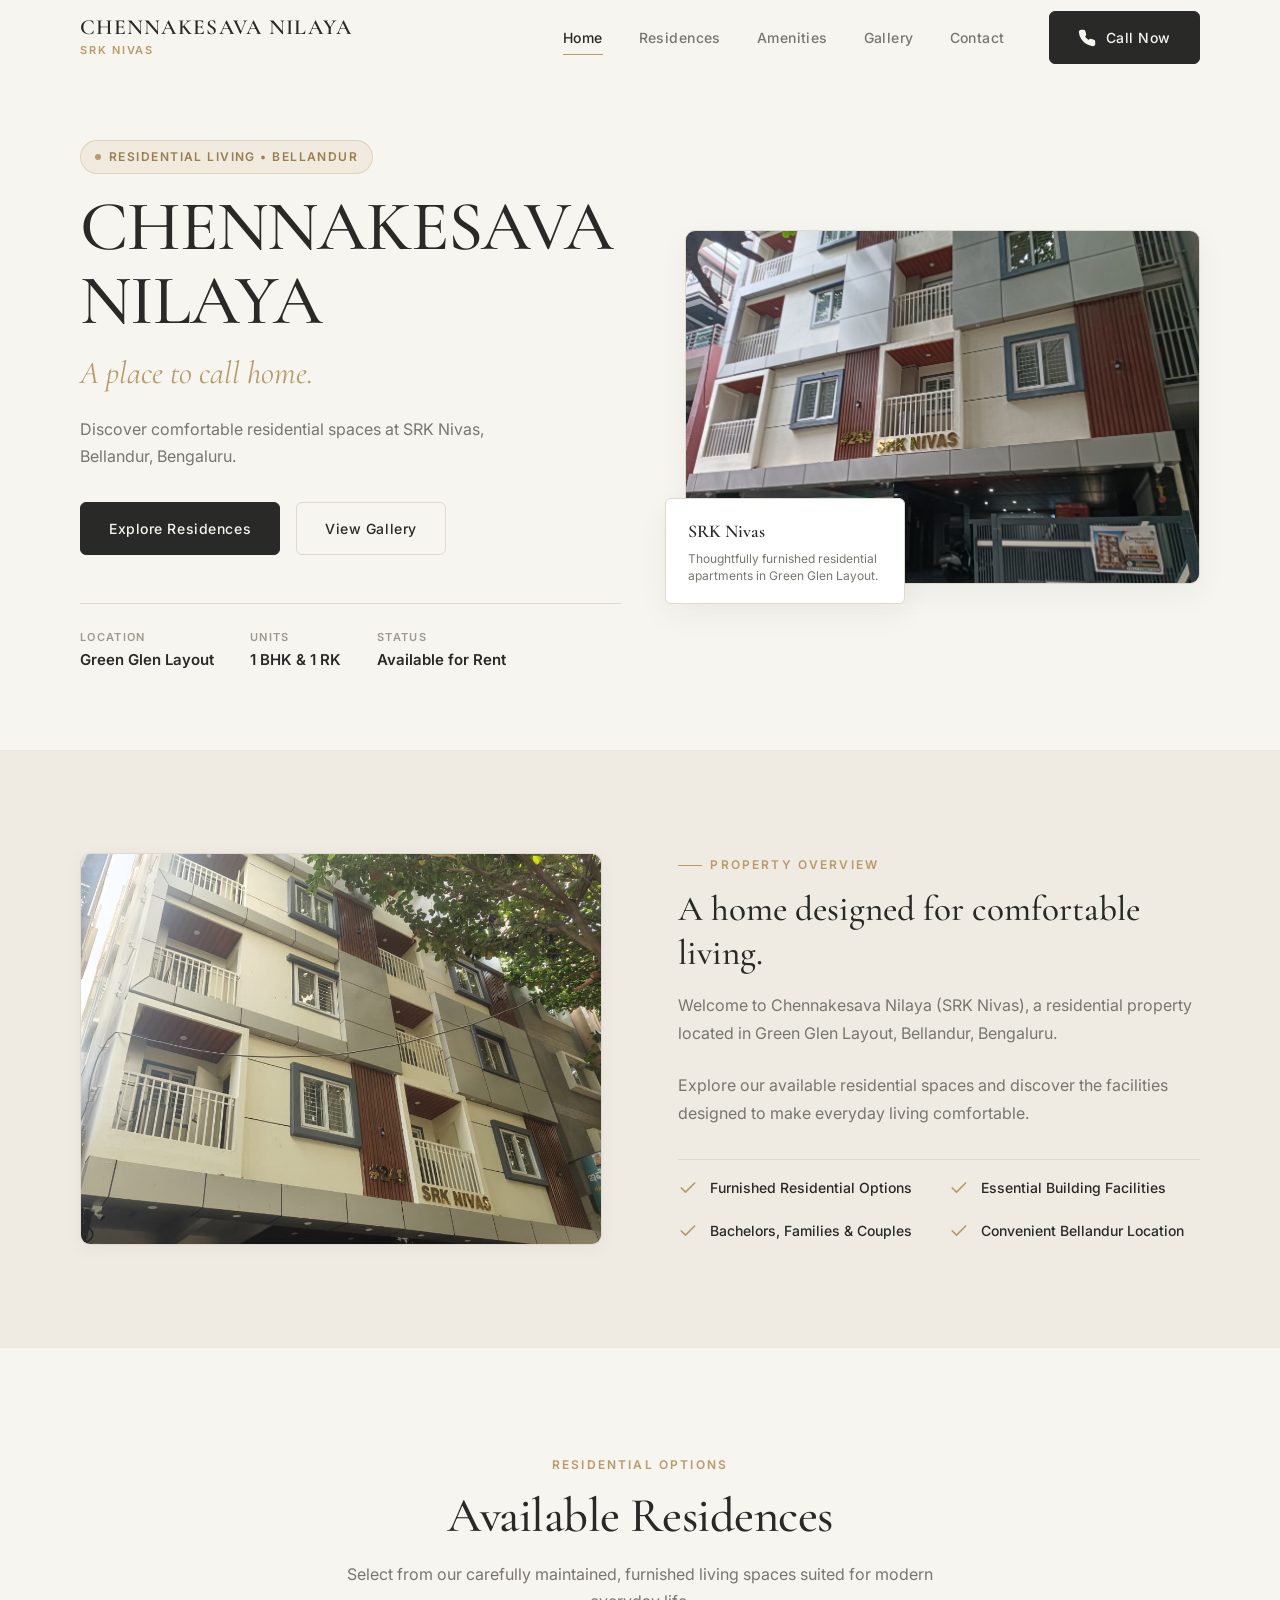
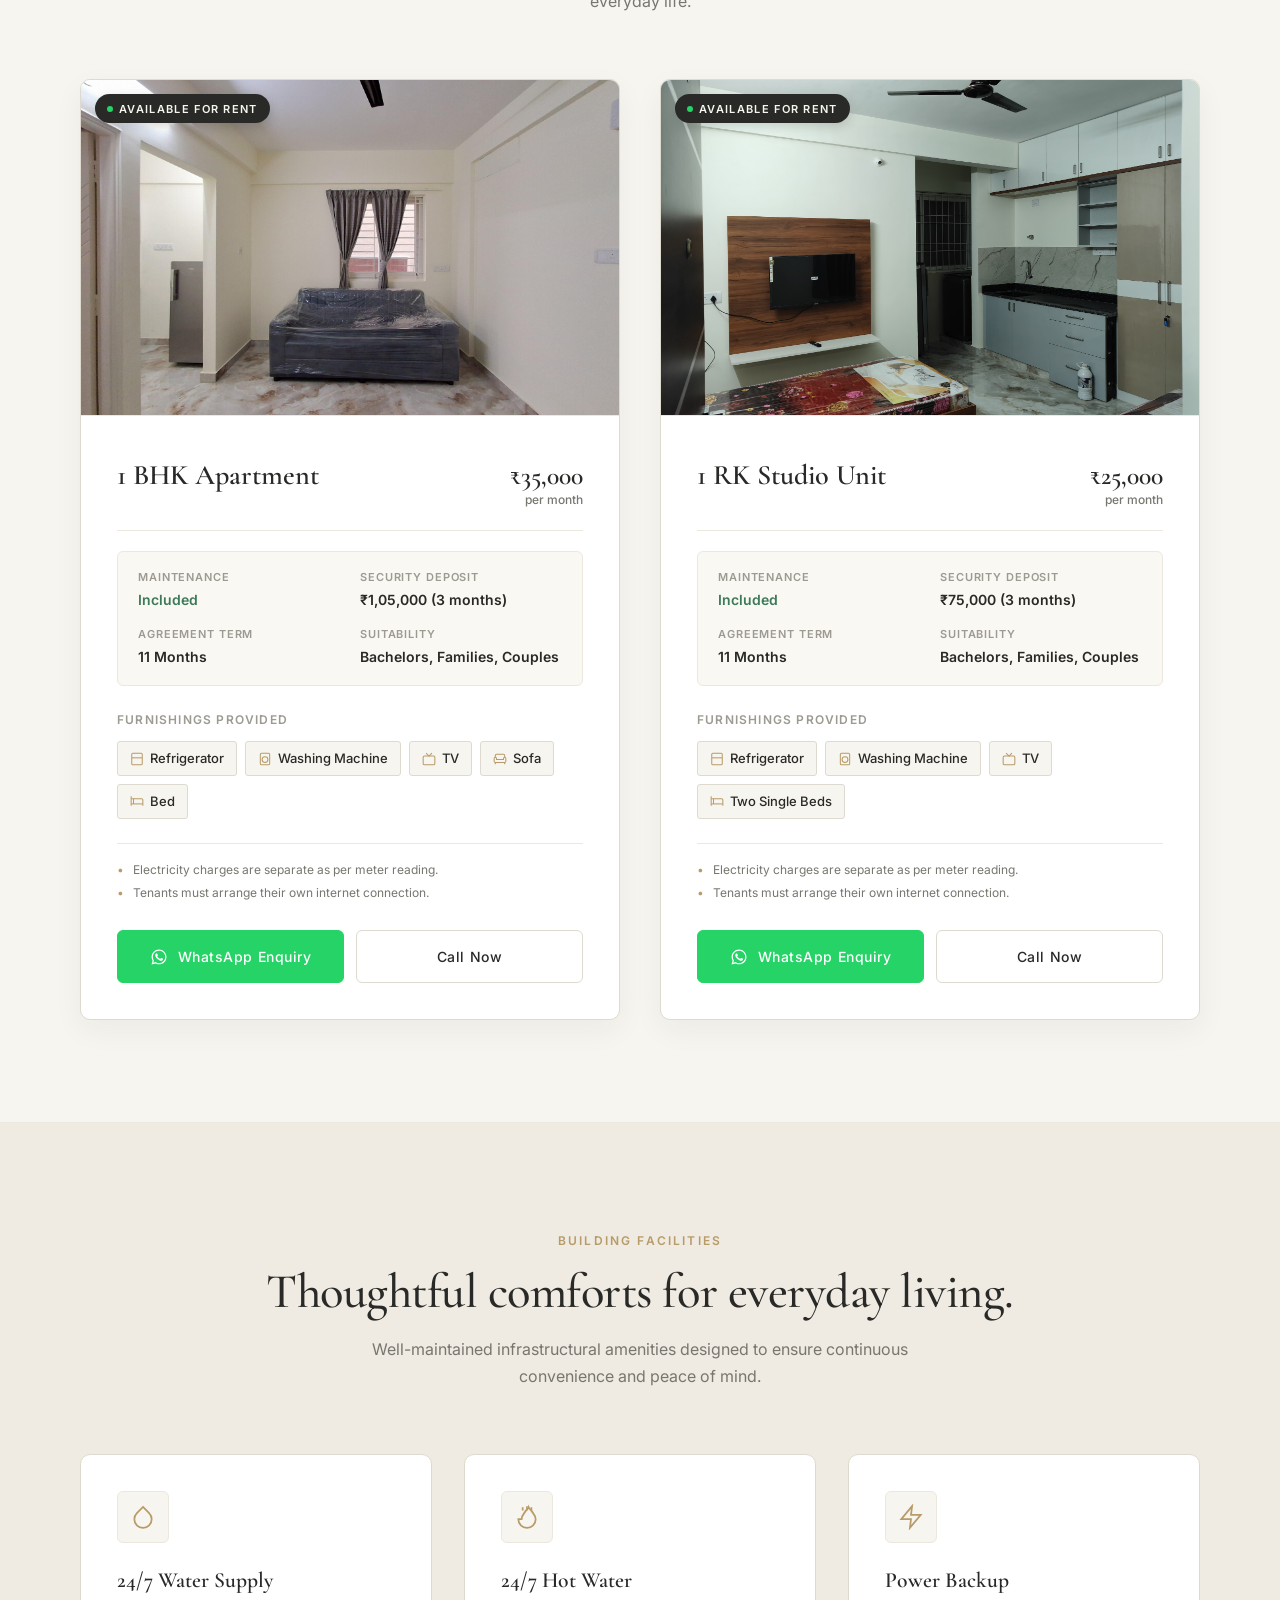
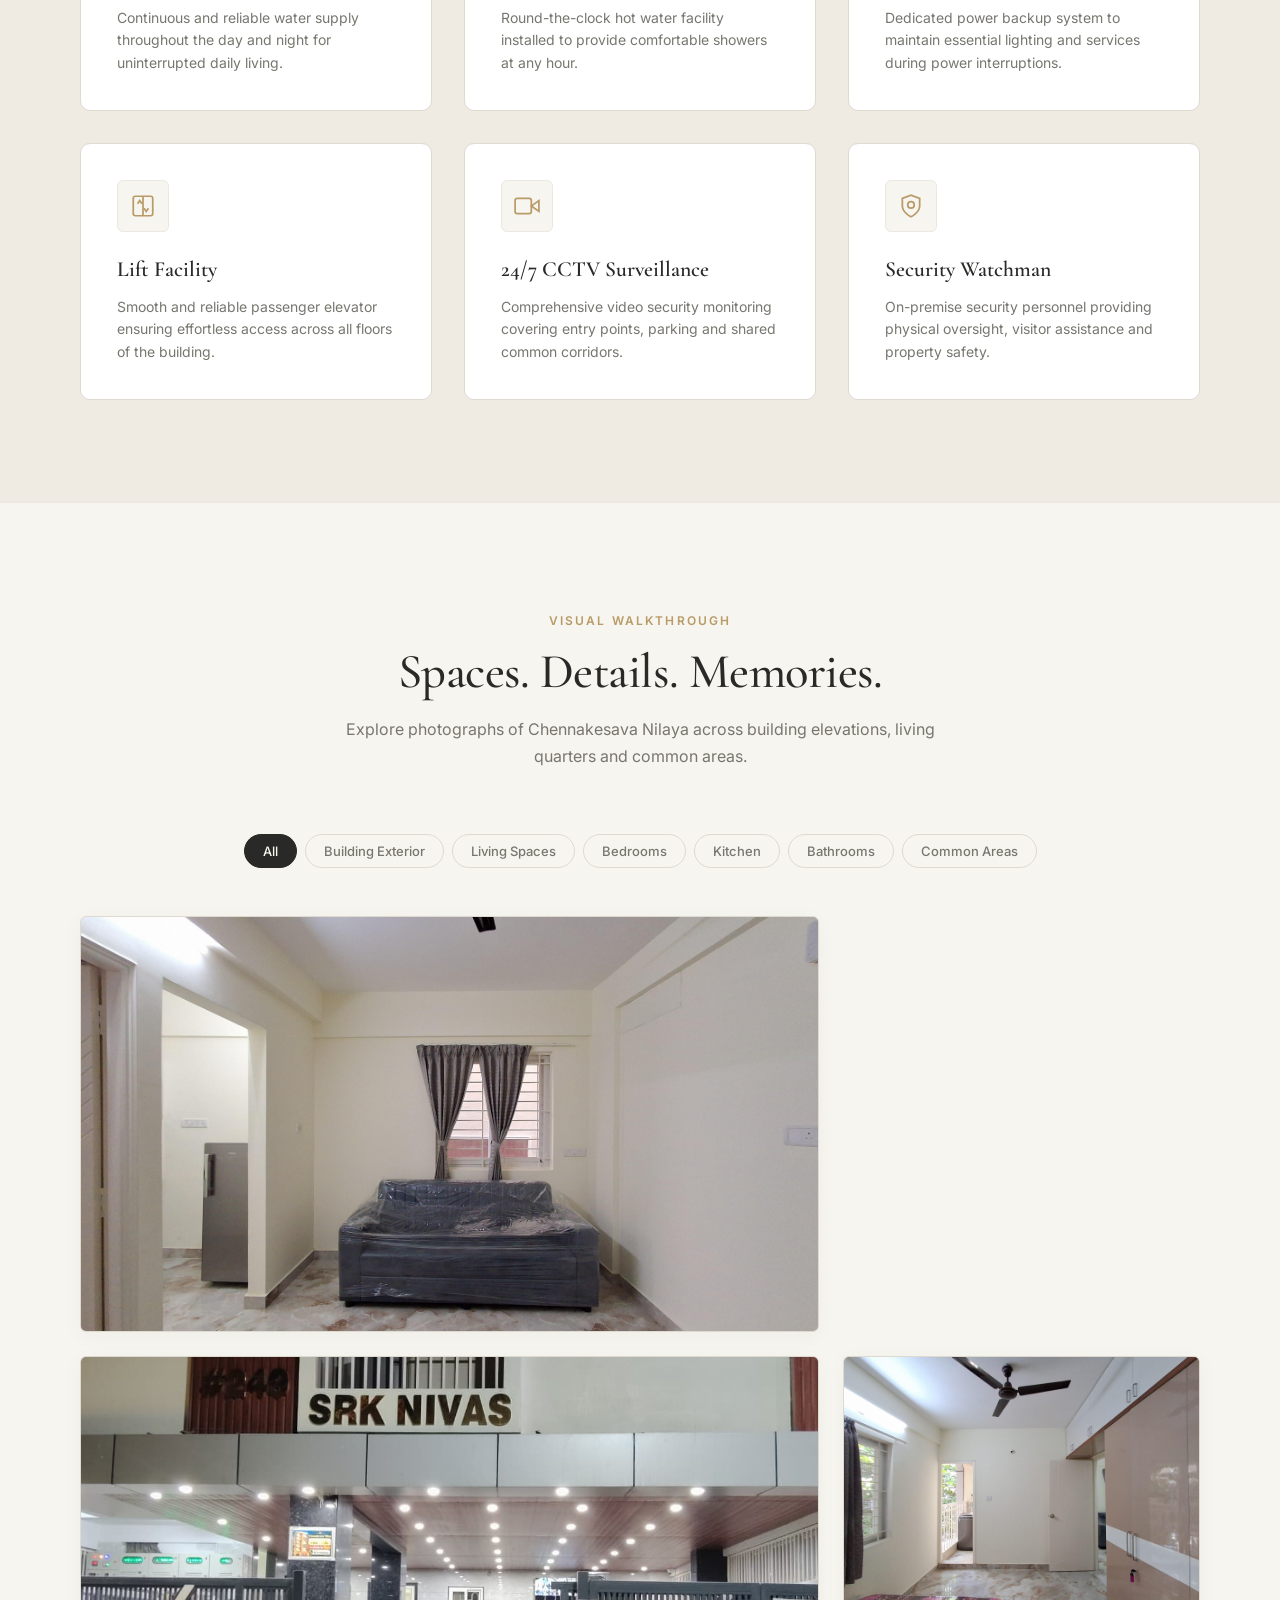
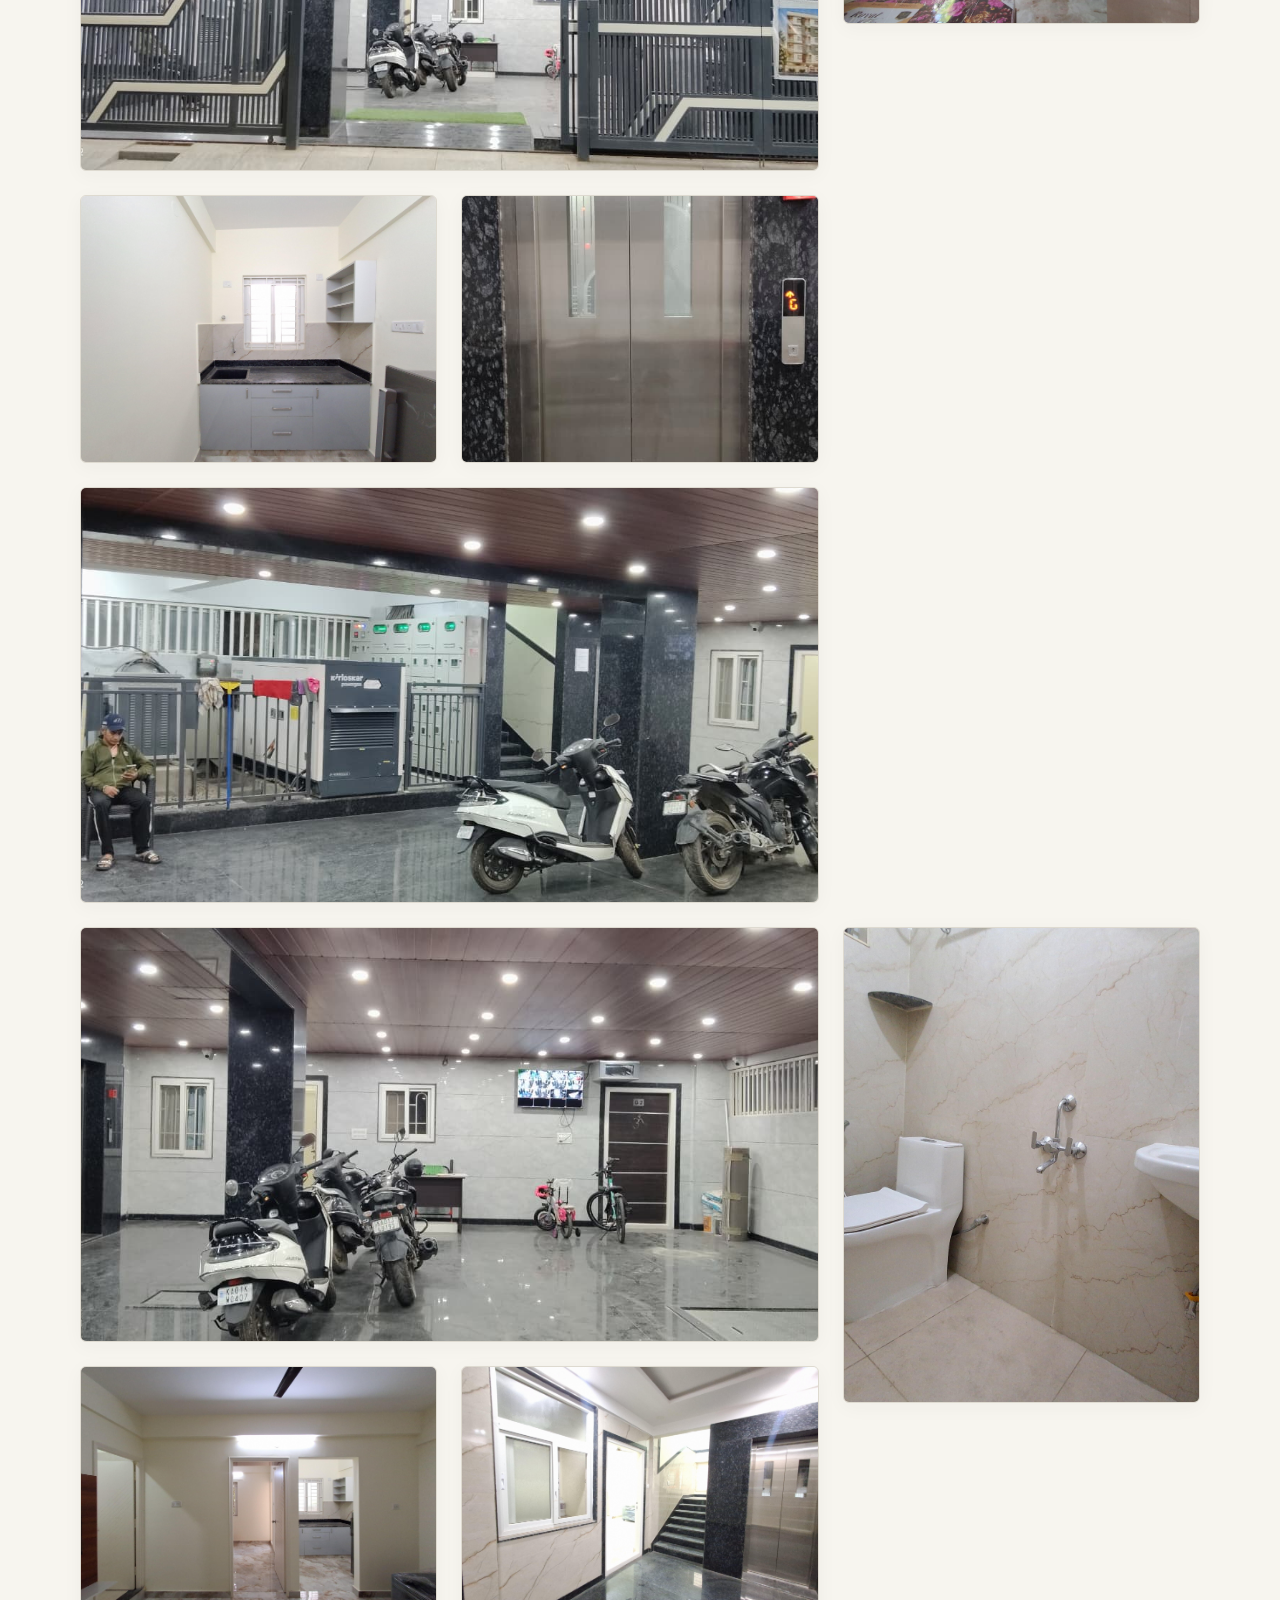
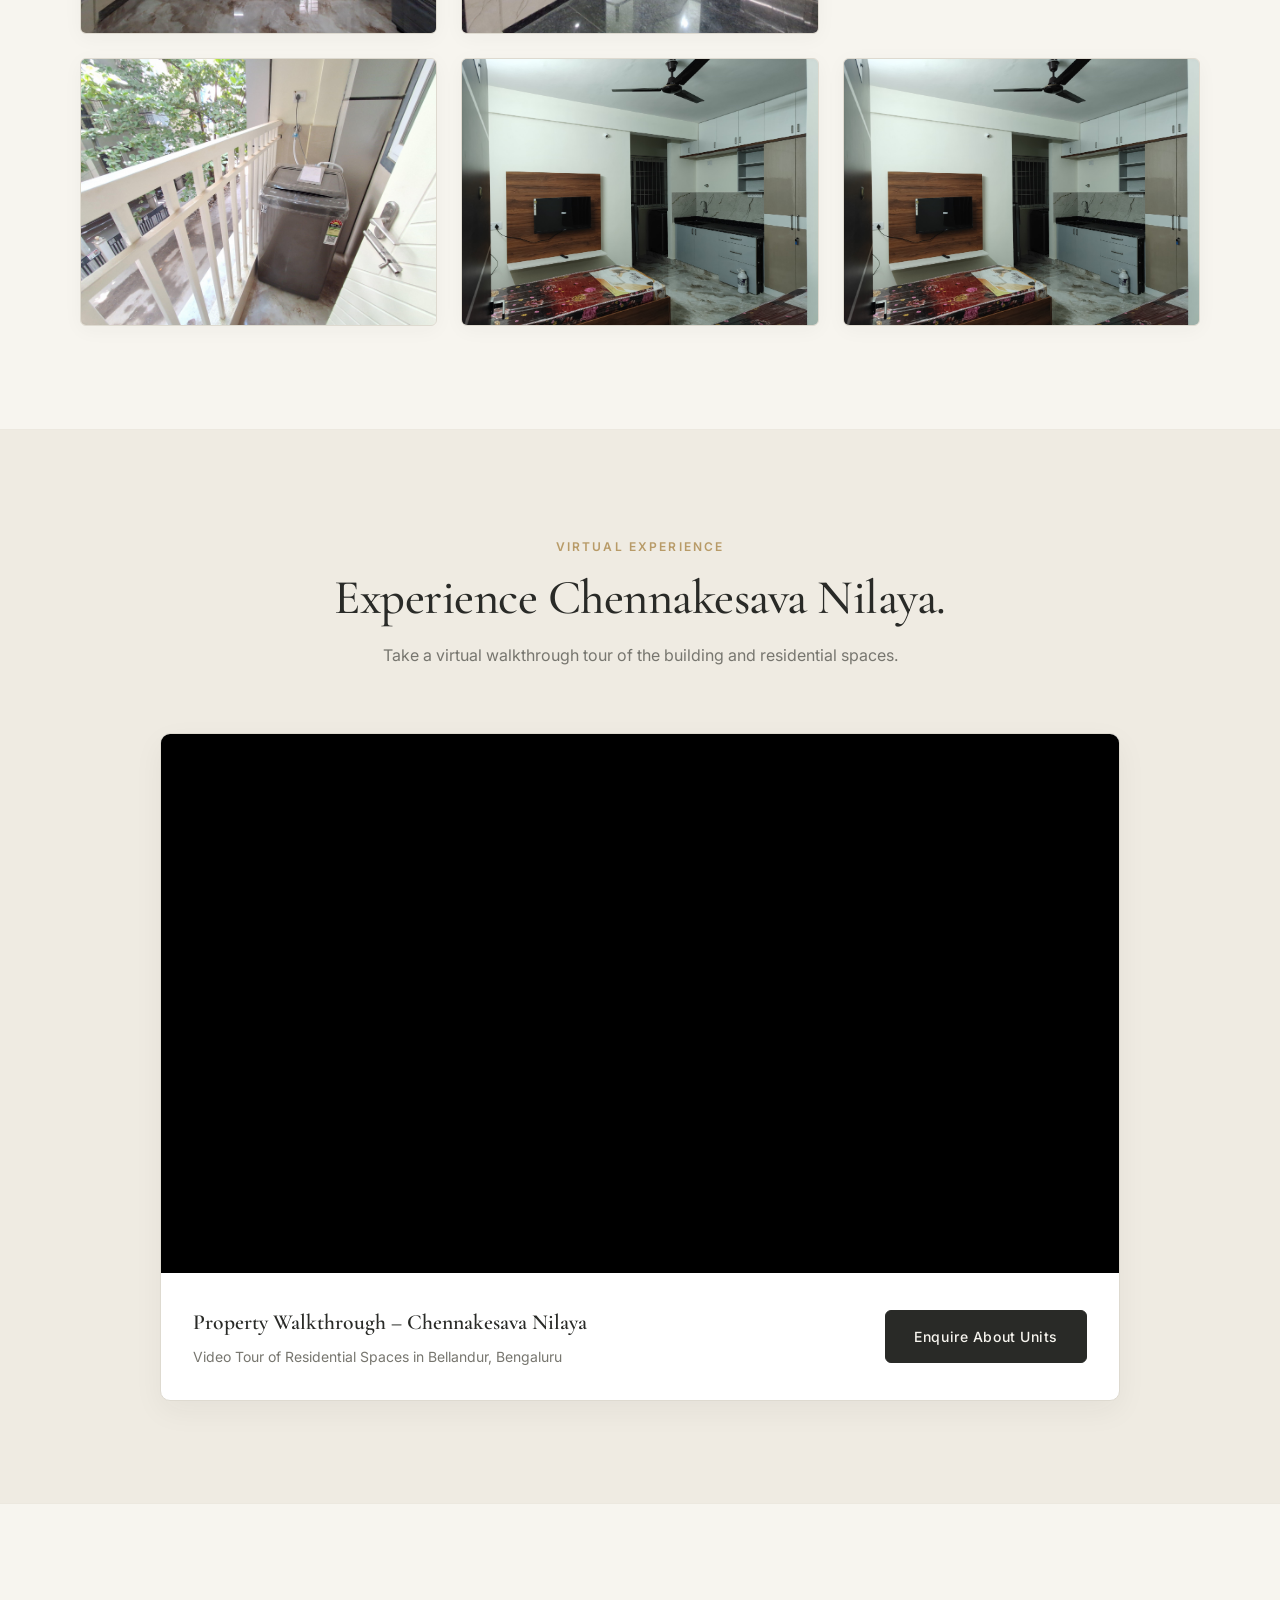
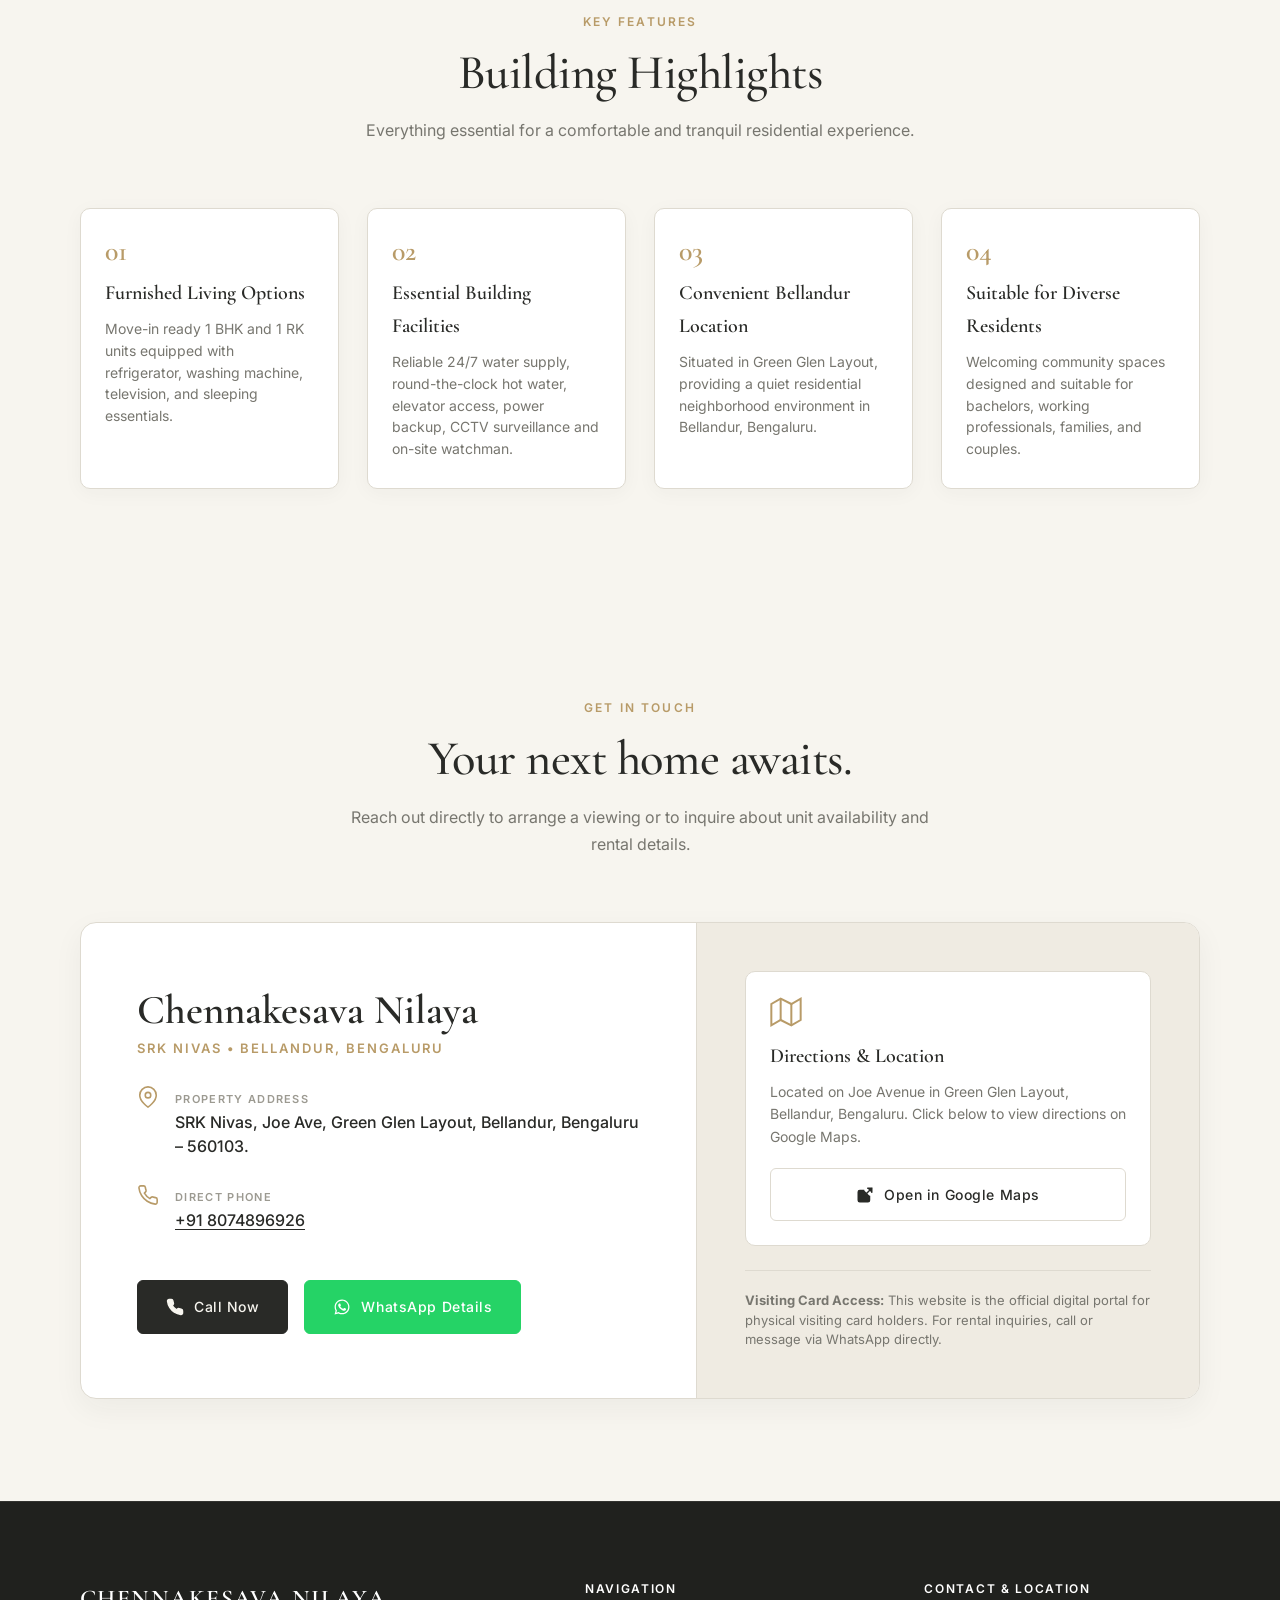
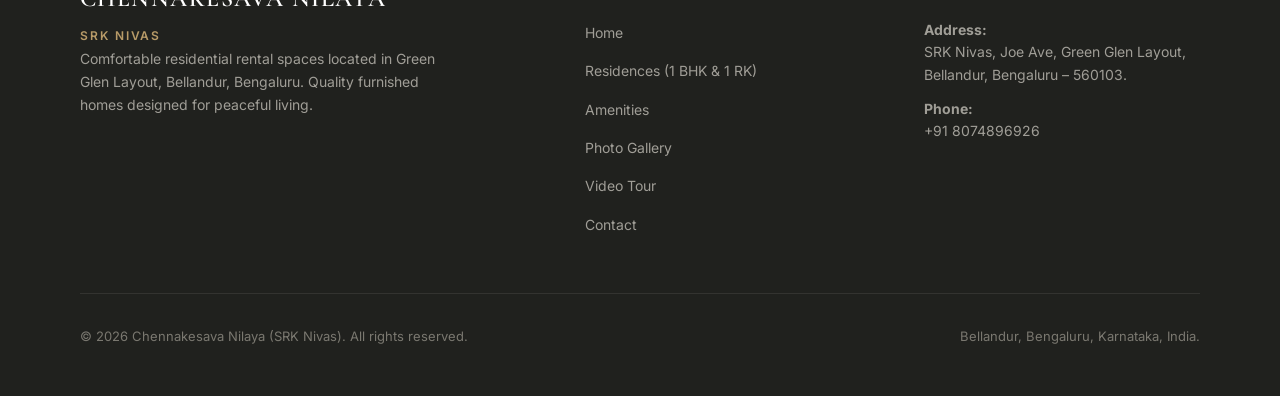
==== commit 6812a4af: "Photos added" ====
--- a/index.html
+++ b/index.html
@@ -1,17 +1,21 @@
 <!DOCTYPE html>
 <html lang="en">
+
 <head>
   <meta charset="UTF-8">
   <meta name="viewport" content="width=device-width, initial-scale=1.0, viewport-fit=cover">
   <title>Chennakeshava Nilaya | Furnished Rental Homes in Bellandur, Bengaluru</title>
-  <meta name="description" content="Explore 1 BHK and 1 RK furnished rental homes at Chennakesava Nilaya (SRK Nivas), Green Glen Layout, Bellandur, Bengaluru.">
-  <meta name="keywords" content="Chennakesava Nilaya, SRK Nivas, Bellandur rentals, 1 BHK Bellandur, 1 RK Bellandur, Green Glen Layout house rent">
+  <meta name="description"
+    content="Explore 1 BHK and 1 RK furnished rental homes at Chennakesava Nilaya (SRK Nivas), Green Glen Layout, Bellandur, Bengaluru.">
+  <meta name="keywords"
+    content="Chennakesava Nilaya, SRK Nivas, Bellandur rentals, 1 BHK Bellandur, 1 RK Bellandur, Green Glen Layout house rent">
   <meta name="author" content="Chennakesava Nilaya">
   <meta name="theme-color" content="#F7F5EF">
 
   <!-- Open Graph Meta Tags -->
   <meta property="og:title" content="Chennakesava Nilaya | Furnished Rental Homes in Bellandur, Bengaluru">
-  <meta property="og:description" content="Explore 1 BHK and 1 RK furnished rental homes at Chennakesava Nilaya (SRK Nivas), Green Glen Layout, Bellandur, Bengaluru.">
+  <meta property="og:description"
+    content="Explore 1 BHK and 1 RK furnished rental homes at Chennakesava Nilaya (SRK Nivas), Green Glen Layout, Bellandur, Bengaluru.">
   <meta property="og:type" content="website">
   <meta property="og:image" content="images/hero/hero-placeholder.svg">
   <meta property="og:locale" content="en_IN">
@@ -22,11 +26,14 @@
   <!-- Google Fonts: Cormorant Garamond & Inter -->
   <link rel="preconnect" href="https://fonts.googleapis.com">
   <link rel="preconnect" href="https://fonts.gstatic.com" crossorigin>
-  <link href="https://fonts.googleapis.com/css2?family=Cormorant+Garamond:ital,wght@0,400;0,500;0,600;0,700;1,400;1,500&family=Inter:wght@300;400;500;600;700&display=swap" rel="stylesheet">
+  <link
+    href="https://fonts.googleapis.com/css2?family=Cormorant+Garamond:ital,wght@0,400;0,500;0,600;0,700;1,400;1,500&family=Inter:wght@300;400;500;600;700&display=swap"
+    rel="stylesheet">
 
   <!-- Main Stylesheet -->
   <link rel="stylesheet" href="css/style.css">
 </head>
+
 <body>
 
   <!-- =========================================================================
@@ -47,15 +54,19 @@
         <a href="#gallery" class="nav-link">Gallery</a>
         <a href="#contact" class="nav-link">Contact</a>
         <a href="tel:+918074896926" class="btn btn-primary nav-cta">
-          <svg class="btn-icon" viewBox="0 0 24 24" fill="none" stroke="currentColor" stroke-width="2" stroke-linecap="round" stroke-linejoin="round">
-            <path d="M22 16.92v3a2 2 0 0 1-2.18 2 19.79 19.79 0 0 1-8.63-3.07 19.5 19.5 0 0 1-6-6 19.79 19.79 0 0 1-3.07-8.67A2 2 0 0 1 4.11 2h3a2 2 0 0 1 2 1.72 12.84 12.84 0 0 0 .7 2.81 2 2 0 0 1-.45 2.11L8.09 9.91a16 16 0 0 0 6 6l1.27-1.27a2 2 0 0 1 2.11-.45 12.84 12.84 0 0 0 2.81.7A2 2 0 0 1 22 16.92z"></path>
+          <svg class="btn-icon" viewBox="0 0 24 24" fill="none" stroke="currentColor" stroke-width="2"
+            stroke-linecap="round" stroke-linejoin="round">
+            <path
+              d="M22 16.92v3a2 2 0 0 1-2.18 2 19.79 19.79 0 0 1-8.63-3.07 19.5 19.5 0 0 1-6-6 19.79 19.79 0 0 1-3.07-8.67A2 2 0 0 1 4.11 2h3a2 2 0 0 1 2 1.72 12.84 12.84 0 0 0 .7 2.81 2 2 0 0 1-.45 2.11L8.09 9.91a16 16 0 0 0 6 6l1.27-1.27a2 2 0 0 1 2.11-.45 12.84 12.84 0 0 0 2.81.7A2 2 0 0 1 22 16.92z">
+            </path>
           </svg>
           <span>Call Now</span>
         </a>
       </nav>
 
       <!-- Mobile Hamburger Button -->
-      <button class="nav-toggle" id="navToggle" aria-label="Open navigation menu" aria-expanded="false" aria-controls="navMenu">
+      <button class="nav-toggle" id="navToggle" aria-label="Open navigation menu" aria-expanded="false"
+        aria-controls="navMenu">
         <span class="nav-toggle-bar"></span>
         <span class="nav-toggle-bar"></span>
         <span class="nav-toggle-bar"></span>
@@ -103,13 +114,9 @@
 
         <div class="hero-visual">
           <div class="hero-image-wrapper">
-            <img 
-              src="images/hero/hero-placeholder.svg" 
-              alt="Chennakesava Nilaya residential building exterior in Bellandur" 
-              width="1600" 
-              height="1000"
-              fetchpriority="high"
-            >
+            <img src="images/hero/srk.jpeg"
+              alt="SRK Nivas building front façade with gold name signboard at #249, Green Glen Layout, Bellandur"
+              width="1600" height="1000" fetchpriority="high">
           </div>
           <div class="hero-visual-card">
             <h2 class="hero-visual-card-title">SRK Nivas</h2>
@@ -128,13 +135,9 @@
       <div class="intro-grid">
         <div class="intro-visual">
           <div class="intro-image-frame">
-            <img 
-              src="images/intro/intro-building.svg" 
-              alt="Property perspective at Green Glen Layout Bellandur" 
-              loading="lazy"
-              width="1000"
-              height="800"
-            >
+            <img src="images/intro/srk11.jpeg"
+              alt="Full elevation of Chennakesava Nilaya (SRK Nivas) showing multi-storey residential building with balconies and name signboard, Bellandur"
+              loading="lazy" width="1000" height="800">
           </div>
         </div>
 
@@ -142,33 +145,39 @@
           <span class="section-tag">Property Overview</span>
           <h2 class="intro-lead">A home designed for comfortable living.</h2>
           <p class="intro-body">
-            Welcome to Chennakesava Nilaya (SRK Nivas), a residential property located in Green Glen Layout, Bellandur, Bengaluru.
+            Welcome to Chennakesava Nilaya (SRK Nivas), a residential property located in Green Glen Layout, Bellandur,
+            Bengaluru.
           </p>
           <p class="intro-body">
-            Explore our available residential spaces and discover the facilities designed to make everyday living comfortable.
+            Explore our available residential spaces and discover the facilities designed to make everyday living
+            comfortable.
           </p>
 
           <div class="intro-features-list">
             <div class="intro-feature-item">
-              <svg class="intro-feature-icon" viewBox="0 0 24 24" fill="none" stroke-width="2" stroke-linecap="round" stroke-linejoin="round">
+              <svg class="intro-feature-icon" viewBox="0 0 24 24" fill="none" stroke-width="2" stroke-linecap="round"
+                stroke-linejoin="round">
                 <polyline points="20 6 9 17 4 12"></polyline>
               </svg>
               <span class="intro-feature-text">Furnished Residential Options</span>
             </div>
             <div class="intro-feature-item">
-              <svg class="intro-feature-icon" viewBox="0 0 24 24" fill="none" stroke-width="2" stroke-linecap="round" stroke-linejoin="round">
+              <svg class="intro-feature-icon" viewBox="0 0 24 24" fill="none" stroke-width="2" stroke-linecap="round"
+                stroke-linejoin="round">
                 <polyline points="20 6 9 17 4 12"></polyline>
               </svg>
               <span class="intro-feature-text">Essential Building Facilities</span>
             </div>
             <div class="intro-feature-item">
-              <svg class="intro-feature-icon" viewBox="0 0 24 24" fill="none" stroke-width="2" stroke-linecap="round" stroke-linejoin="round">
+              <svg class="intro-feature-icon" viewBox="0 0 24 24" fill="none" stroke-width="2" stroke-linecap="round"
+                stroke-linejoin="round">
                 <polyline points="20 6 9 17 4 12"></polyline>
               </svg>
               <span class="intro-feature-text">Bachelors, Families &amp; Couples</span>
             </div>
             <div class="intro-feature-item">
-              <svg class="intro-feature-icon" viewBox="0 0 24 24" fill="none" stroke-width="2" stroke-linecap="round" stroke-linejoin="round">
+              <svg class="intro-feature-icon" viewBox="0 0 24 24" fill="none" stroke-width="2" stroke-linecap="round"
+                stroke-linejoin="round">
                 <polyline points="20 6 9 17 4 12"></polyline>
               </svg>
               <span class="intro-feature-text">Convenient Bellandur Location</span>
@@ -196,13 +205,8 @@
         <!-- Property 1: 1 BHK -->
         <article class="residence-card">
           <div class="residence-image-container">
-            <img 
-              src="images/1bhk/1bhk-hall-sofa.jpg" 
-              alt="1 BHK Residential Unit Living Room at Chennakesava Nilaya" 
-              loading="lazy"
-              width="1000"
-              height="750"
-            >
+            <img src="images/1bhk/1bhk-hall-sofa.jpg" alt="1 BHK Residential Unit Living Room at Chennakesava Nilaya"
+              loading="lazy" width="1000" height="750">
             <div class="residence-status-badge">
               <span class="status-indicator"></span>
               <span>Available for Rent</span>
@@ -241,23 +245,46 @@
               <h4 class="furnishings-title">Furnishings Provided</h4>
               <div class="furnishings-tags">
                 <span class="furnishing-tag">
-                  <svg class="furnishing-tag-icon" viewBox="0 0 24 24"><path d="M5 2h14a2 2 0 0 1 2 2v16a2 2 0 0 1-2 2H5a2 2 0 0 1-2-2V4a2 2 0 0 1 2-2z"></path><line x1="3" y1="10" x2="21" y2="10"></line><line x1="7" y1="6" x2="7" y2="6.01"></line><line x1="7" y1="14" x2="7" y2="14.01"></line></svg>
+                  <svg class="furnishing-tag-icon" viewBox="0 0 24 24">
+                    <path d="M5 2h14a2 2 0 0 1 2 2v16a2 2 0 0 1-2 2H5a2 2 0 0 1-2-2V4a2 2 0 0 1 2-2z"></path>
+                    <line x1="3" y1="10" x2="21" y2="10"></line>
+                    <line x1="7" y1="6" x2="7" y2="6.01"></line>
+                    <line x1="7" y1="14" x2="7" y2="14.01"></line>
+                  </svg>
                   Refrigerator
                 </span>
                 <span class="furnishing-tag">
-                  <svg class="furnishing-tag-icon" viewBox="0 0 24 24"><rect x="4" y="2" width="16" height="20" rx="2"></rect><circle cx="12" cy="13" r="5"></circle><line x1="8" y1="6" x2="8.01" y2="6"></line><line x1="12" y1="6" x2="12.01" y2="6"></line></svg>
+                  <svg class="furnishing-tag-icon" viewBox="0 0 24 24">
+                    <rect x="4" y="2" width="16" height="20" rx="2"></rect>
+                    <circle cx="12" cy="13" r="5"></circle>
+                    <line x1="8" y1="6" x2="8.01" y2="6"></line>
+                    <line x1="12" y1="6" x2="12.01" y2="6"></line>
+                  </svg>
                   Washing Machine
                 </span>
                 <span class="furnishing-tag">
-                  <svg class="furnishing-tag-icon" viewBox="0 0 24 24"><rect x="2" y="7" width="20" height="15" rx="2"></rect><polyline points="17 2 12 7 7 2"></polyline></svg>
+                  <svg class="furnishing-tag-icon" viewBox="0 0 24 24">
+                    <rect x="2" y="7" width="20" height="15" rx="2"></rect>
+                    <polyline points="17 2 12 7 7 2"></polyline>
+                  </svg>
                   TV
                 </span>
                 <span class="furnishing-tag">
-                  <svg class="furnishing-tag-icon" viewBox="0 0 24 24"><path d="M20 9V6a2 2 0 0 0-2-2H6a2 2 0 0 0-2 2v3"></path><path d="M2 11v5a2 2 0 0 0 2 2h16a2 2 0 0 0 2-2v-5a2 2 0 0 0-4 0v2H6v-2a2 2 0 0 0-4 0z"></path><line x1="4" y1="18" x2="4" y2="21"></line><line x1="20" y1="18" x2="20" y2="21"></line></svg>
+                  <svg class="furnishing-tag-icon" viewBox="0 0 24 24">
+                    <path d="M20 9V6a2 2 0 0 0-2-2H6a2 2 0 0 0-2 2v3"></path>
+                    <path d="M2 11v5a2 2 0 0 0 2 2h16a2 2 0 0 0 2-2v-5a2 2 0 0 0-4 0v2H6v-2a2 2 0 0 0-4 0z"></path>
+                    <line x1="4" y1="18" x2="4" y2="21"></line>
+                    <line x1="20" y1="18" x2="20" y2="21"></line>
+                  </svg>
                   Sofa
                 </span>
                 <span class="furnishing-tag">
-                  <svg class="furnishing-tag-icon" viewBox="0 0 24 24"><path d="M2 4v16"></path><path d="M2 8h18a2 2 0 0 1 2 2v10"></path><path d="M2 17h20"></path><path d="M6 8v9"></path></svg>
+                  <svg class="furnishing-tag-icon" viewBox="0 0 24 24">
+                    <path d="M2 4v16"></path>
+                    <path d="M2 8h18a2 2 0 0 1 2 2v10"></path>
+                    <path d="M2 17h20"></path>
+                    <path d="M6 8v9"></path>
+                  </svg>
                   Bed
                 </span>
               </div>
@@ -271,14 +298,11 @@
             </div>
 
             <div class="residence-actions">
-              <a 
-                href="https://wa.me/918074896926?text=Hello,%20I%20am%20interested%20in%20renting%20the%201%20BHK%20at%20Chennakesava%20Nilaya.%20Please%20share%20further%20details." 
-                class="btn btn-whatsapp" 
-                target="_blank" 
-                rel="noopener noreferrer"
-              >
+              <a href="https://wa.me/918074896926?text=Hello,%20I%20am%20interested%20in%20renting%20the%201%20BHK%20at%20Chennakesava%20Nilaya.%20Please%20share%20further%20details."
+                class="btn btn-whatsapp" target="_blank" rel="noopener noreferrer">
                 <svg class="btn-icon" viewBox="0 0 24 24" fill="currentColor">
-                  <path d="M12.04 2C6.58 2 2.13 6.45 2.13 11.91C2.13 13.66 2.59 15.36 3.45 16.86L2.05 22L7.3 20.62C8.75 21.41 10.38 21.83 12.04 21.83C17.5 21.83 21.95 17.38 21.95 11.92C21.95 9.27 20.92 6.78 19.05 4.91C17.18 3.03 14.69 2 12.04 2M12.05 3.67C14.25 3.67 16.31 4.53 17.87 6.09C19.42 7.65 20.28 9.72 20.28 11.92C20.28 16.46 16.58 20.15 12.04 20.15C10.56 20.15 9.11 19.76 7.85 19L7.55 18.83L4.43 19.65L5.26 16.61L5.06 16.29C4.24 15 3.8 13.47 3.8 11.91C3.81 7.37 7.5 3.67 12.05 3.67M9.09 7.33C8.91 7.33 8.71 7.33 8.54 7.33C8.36 7.33 8.08 7.4 7.84 7.66C7.6 7.92 6.94 8.54 6.94 9.81C6.94 11.08 7.87 12.3 8 12.47C8.13 12.64 9.8 15.22 12.37 16.33C12.98 16.6 13.46 16.76 13.83 16.88C14.45 17.08 15.01 17.05 15.46 16.98C15.96 16.91 17 16.35 17.23 15.71C17.46 15.07 17.46 14.52 17.39 14.41C17.32 14.3 17.15 14.23 16.89 14.1C16.63 13.97 15.37 13.35 15.14 13.26C14.9 13.18 14.74 13.13 14.57 13.39C14.4 13.65 13.92 14.23 13.78 14.39C13.63 14.55 13.49 14.57 13.23 14.44C12.97 14.31 12.13 14.03 11.14 13.15C10.37 12.46 9.85 11.61 9.72 11.35C9.59 11.09 9.7 10.95 9.83 10.82C9.95 10.7 10.1 10.51 10.23 10.35C10.36 10.19 10.4 10.08 10.49 9.91C10.58 9.74 10.53 9.59 10.47 9.46C10.4 9.33 9.91 8.13 9.71 7.64C9.51 7.17 9.31 7.23 9.16 7.22C9.02 7.22 9.09 7.33 9.09 7.33Z"/>
+                  <path
+                    d="M12.04 2C6.58 2 2.13 6.45 2.13 11.91C2.13 13.66 2.59 15.36 3.45 16.86L2.05 22L7.3 20.62C8.75 21.41 10.38 21.83 12.04 21.83C17.5 21.83 21.95 17.38 21.95 11.92C21.95 9.27 20.92 6.78 19.05 4.91C17.18 3.03 14.69 2 12.04 2M12.05 3.67C14.25 3.67 16.31 4.53 17.87 6.09C19.42 7.65 20.28 9.72 20.28 11.92C20.28 16.46 16.58 20.15 12.04 20.15C10.56 20.15 9.11 19.76 7.85 19L7.55 18.83L4.43 19.65L5.26 16.61L5.06 16.29C4.24 15 3.8 13.47 3.8 11.91C3.81 7.37 7.5 3.67 12.05 3.67M9.09 7.33C8.91 7.33 8.71 7.33 8.54 7.33C8.36 7.33 8.08 7.4 7.84 7.66C7.6 7.92 6.94 8.54 6.94 9.81C6.94 11.08 7.87 12.3 8 12.47C8.13 12.64 9.8 15.22 12.37 16.33C12.98 16.6 13.46 16.76 13.83 16.88C14.45 17.08 15.01 17.05 15.46 16.98C15.96 16.91 17 16.35 17.23 15.71C17.46 15.07 17.46 14.52 17.39 14.41C17.32 14.3 17.15 14.23 16.89 14.1C16.63 13.97 15.37 13.35 15.14 13.26C14.9 13.18 14.74 13.13 14.57 13.39C14.4 13.65 13.92 14.23 13.78 14.39C13.63 14.55 13.49 14.57 13.23 14.44C12.97 14.31 12.13 14.03 11.14 13.15C10.37 12.46 9.85 11.61 9.72 11.35C9.59 11.09 9.7 10.95 9.83 10.82C9.95 10.7 10.1 10.51 10.23 10.35C10.36 10.19 10.4 10.08 10.49 9.91C10.58 9.74 10.53 9.59 10.47 9.46C10.4 9.33 9.91 8.13 9.71 7.64C9.51 7.17 9.31 7.23 9.16 7.22C9.02 7.22 9.09 7.33 9.09 7.33Z" />
                 </svg>
                 <span>WhatsApp Enquiry</span>
               </a>
@@ -290,13 +314,8 @@
         <!-- Property 2: 1 RK -->
         <article class="residence-card">
           <div class="residence-image-container">
-            <img 
-              src="images/1rk/1rk-main.jpg" 
-              alt="1 RK Residential Unit at Chennakesava Nilaya" 
-              loading="lazy"
-              width="1000"
-              height="750"
-            >
+            <img src="images/1rk/1rk-main.jpg" alt="1 RK Residential Unit at Chennakesava Nilaya" loading="lazy"
+              width="1000" height="750">
             <div class="residence-status-badge">
               <span class="status-indicator"></span>
               <span>Available for Rent</span>
@@ -315,7 +334,7 @@
             <div class="residence-specs-grid">
               <div class="spec-item">
                 <span class="spec-label">Maintenance</span>
-                <span class="spec-val">To be confirmed</span>
+                <span class="spec-val highlight-included">Included</span>
               </div>
               <div class="spec-item">
                 <span class="spec-label">Security Deposit</span>
@@ -335,19 +354,37 @@
               <h4 class="furnishings-title">Furnishings Provided</h4>
               <div class="furnishings-tags">
                 <span class="furnishing-tag">
-                  <svg class="furnishing-tag-icon" viewBox="0 0 24 24"><path d="M5 2h14a2 2 0 0 1 2 2v16a2 2 0 0 1-2 2H5a2 2 0 0 1-2-2V4a2 2 0 0 1 2-2z"></path><line x1="3" y1="10" x2="21" y2="10"></line><line x1="7" y1="6" x2="7" y2="6.01"></line><line x1="7" y1="14" x2="7" y2="14.01"></line></svg>
+                  <svg class="furnishing-tag-icon" viewBox="0 0 24 24">
+                    <path d="M5 2h14a2 2 0 0 1 2 2v16a2 2 0 0 1-2 2H5a2 2 0 0 1-2-2V4a2 2 0 0 1 2-2z"></path>
+                    <line x1="3" y1="10" x2="21" y2="10"></line>
+                    <line x1="7" y1="6" x2="7" y2="6.01"></line>
+                    <line x1="7" y1="14" x2="7" y2="14.01"></line>
+                  </svg>
                   Refrigerator
                 </span>
                 <span class="furnishing-tag">
-                  <svg class="furnishing-tag-icon" viewBox="0 0 24 24"><rect x="4" y="2" width="16" height="20" rx="2"></rect><circle cx="12" cy="13" r="5"></circle><line x1="8" y1="6" x2="8.01" y2="6"></line><line x1="12" y1="6" x2="12.01" y2="6"></line></svg>
+                  <svg class="furnishing-tag-icon" viewBox="0 0 24 24">
+                    <rect x="4" y="2" width="16" height="20" rx="2"></rect>
+                    <circle cx="12" cy="13" r="5"></circle>
+                    <line x1="8" y1="6" x2="8.01" y2="6"></line>
+                    <line x1="12" y1="6" x2="12.01" y2="6"></line>
+                  </svg>
                   Washing Machine
                 </span>
                 <span class="furnishing-tag">
-                  <svg class="furnishing-tag-icon" viewBox="0 0 24 24"><rect x="2" y="7" width="20" height="15" rx="2"></rect><polyline points="17 2 12 7 7 2"></polyline></svg>
+                  <svg class="furnishing-tag-icon" viewBox="0 0 24 24">
+                    <rect x="2" y="7" width="20" height="15" rx="2"></rect>
+                    <polyline points="17 2 12 7 7 2"></polyline>
+                  </svg>
                   TV
                 </span>
                 <span class="furnishing-tag">
-                  <svg class="furnishing-tag-icon" viewBox="0 0 24 24"><path d="M2 4v16"></path><path d="M2 8h18a2 2 0 0 1 2 2v10"></path><path d="M2 17h20"></path><path d="M6 8v9"></path></svg>
+                  <svg class="furnishing-tag-icon" viewBox="0 0 24 24">
+                    <path d="M2 4v16"></path>
+                    <path d="M2 8h18a2 2 0 0 1 2 2v10"></path>
+                    <path d="M2 17h20"></path>
+                    <path d="M6 8v9"></path>
+                  </svg>
                   Two Single Beds
                 </span>
               </div>
@@ -361,14 +398,11 @@
             </div>
 
             <div class="residence-actions">
-              <a 
-                href="https://wa.me/918074896926?text=Hello,%20I%20am%20interested%20in%20renting%20the%201%20RK%20at%20Chennakesava%20Nilaya.%20Please%20share%20further%20details." 
-                class="btn btn-whatsapp" 
-                target="_blank" 
-                rel="noopener noreferrer"
-              >
+              <a href="https://wa.me/918074896926?text=Hello,%20I%20am%20interested%20in%20renting%20the%201%20RK%20at%20Chennakesava%20Nilaya.%20Please%20share%20further%20details."
+                class="btn btn-whatsapp" target="_blank" rel="noopener noreferrer">
                 <svg class="btn-icon" viewBox="0 0 24 24" fill="currentColor">
-                  <path d="M12.04 2C6.58 2 2.13 6.45 2.13 11.91C2.13 13.66 2.59 15.36 3.45 16.86L2.05 22L7.3 20.62C8.75 21.41 10.38 21.83 12.04 21.83C17.5 21.83 21.95 17.38 21.95 11.92C21.95 9.27 20.92 6.78 19.05 4.91C17.18 3.03 14.69 2 12.04 2M12.05 3.67C14.25 3.67 16.31 4.53 17.87 6.09C19.42 7.65 20.28 9.72 20.28 11.92C20.28 16.46 16.58 20.15 12.04 20.15C10.56 20.15 9.11 19.76 7.85 19L7.55 18.83L4.43 19.65L5.26 16.61L5.06 16.29C4.24 15 3.8 13.47 3.8 11.91C3.81 7.37 7.5 3.67 12.05 3.67M9.09 7.33C8.91 7.33 8.71 7.33 8.54 7.33C8.36 7.33 8.08 7.4 7.84 7.66C7.6 7.92 6.94 8.54 6.94 9.81C6.94 11.08 7.87 12.3 8 12.47C8.13 12.64 9.8 15.22 12.37 16.33C12.98 16.6 13.46 16.76 13.83 16.88C14.45 17.08 15.01 17.05 15.46 16.98C15.96 16.91 17 16.35 17.23 15.71C17.46 15.07 17.46 14.52 17.39 14.41C17.32 14.3 17.15 14.23 16.89 14.1C16.63 13.97 15.37 13.35 15.14 13.26C14.9 13.18 14.74 13.13 14.57 13.39C14.4 13.65 13.92 14.23 13.78 14.39C13.63 14.55 13.49 14.57 13.23 14.44C12.97 14.31 12.13 14.03 11.14 13.15C10.37 12.46 9.85 11.61 9.72 11.35C9.59 11.09 9.7 10.95 9.83 10.82C9.95 10.7 10.1 10.51 10.23 10.35C10.36 10.19 10.4 10.08 10.49 9.91C10.58 9.74 10.53 9.59 10.47 9.46C10.4 9.33 9.91 8.13 9.71 7.64C9.51 7.17 9.31 7.23 9.16 7.22C9.02 7.22 9.09 7.33 9.09 7.33Z"/>
+                  <path
+                    d="M12.04 2C6.58 2 2.13 6.45 2.13 11.91C2.13 13.66 2.59 15.36 3.45 16.86L2.05 22L7.3 20.62C8.75 21.41 10.38 21.83 12.04 21.83C17.5 21.83 21.95 17.38 21.95 11.92C21.95 9.27 20.92 6.78 19.05 4.91C17.18 3.03 14.69 2 12.04 2M12.05 3.67C14.25 3.67 16.31 4.53 17.87 6.09C19.42 7.65 20.28 9.72 20.28 11.92C20.28 16.46 16.58 20.15 12.04 20.15C10.56 20.15 9.11 19.76 7.85 19L7.55 18.83L4.43 19.65L5.26 16.61L5.06 16.29C4.24 15 3.8 13.47 3.8 11.91C3.81 7.37 7.5 3.67 12.05 3.67M9.09 7.33C8.91 7.33 8.71 7.33 8.54 7.33C8.36 7.33 8.08 7.4 7.84 7.66C7.6 7.92 6.94 8.54 6.94 9.81C6.94 11.08 7.87 12.3 8 12.47C8.13 12.64 9.8 15.22 12.37 16.33C12.98 16.6 13.46 16.76 13.83 16.88C14.45 17.08 15.01 17.05 15.46 16.98C15.96 16.91 17 16.35 17.23 15.71C17.46 15.07 17.46 14.52 17.39 14.41C17.32 14.3 17.15 14.23 16.89 14.1C16.63 13.97 15.37 13.35 15.14 13.26C14.9 13.18 14.74 13.13 14.57 13.39C14.4 13.65 13.92 14.23 13.78 14.39C13.63 14.55 13.49 14.57 13.23 14.44C12.97 14.31 12.13 14.03 11.14 13.15C10.37 12.46 9.85 11.61 9.72 11.35C9.59 11.09 9.7 10.95 9.83 10.82C9.95 10.7 10.1 10.51 10.23 10.35C10.36 10.19 10.4 10.08 10.49 9.91C10.58 9.74 10.53 9.59 10.47 9.46C10.4 9.33 9.91 8.13 9.71 7.64C9.51 7.17 9.31 7.23 9.16 7.22C9.02 7.22 9.09 7.33 9.09 7.33Z" />
                 </svg>
                 <span>WhatsApp Enquiry</span>
               </a>
@@ -402,7 +436,8 @@
             </svg>
           </div>
           <h3 class="amenity-title">24/7 Water Supply</h3>
-          <p class="amenity-desc">Continuous and reliable water supply throughout the day and night for uninterrupted daily living.</p>
+          <p class="amenity-desc">Continuous and reliable water supply throughout the day and night for uninterrupted
+            daily living.</p>
         </div>
 
         <!-- 2. 24/7 Hot Water -->
@@ -412,11 +447,14 @@
               <path d="M12 2v4"></path>
               <path d="M8 3v3"></path>
               <path d="M16 3v3"></path>
-              <path d="M4 14c0 4.418 3.582 8 8 8s8-3.582 8-8c0-3.5-3-6-4-8-2-1.5-2.5-3-2.5-3s-.5 1.5-2.5 3c-1 2-4 4.5-4 8z"></path>
+              <path
+                d="M4 14c0 4.418 3.582 8 8 8s8-3.582 8-8c0-3.5-3-6-4-8-2-1.5-2.5-3-2.5-3s-.5 1.5-2.5 3c-1 2-4 4.5-4 8z">
+              </path>
             </svg>
           </div>
           <h3 class="amenity-title">24/7 Hot Water</h3>
-          <p class="amenity-desc">Round-the-clock hot water facility installed to provide comfortable showers at any hour.</p>
+          <p class="amenity-desc">Round-the-clock hot water facility installed to provide comfortable showers at any
+            hour.</p>
         </div>
 
         <!-- 3. Power Backup -->
@@ -427,7 +465,8 @@
             </svg>
           </div>
           <h3 class="amenity-title">Power Backup</h3>
-          <p class="amenity-desc">Dedicated power backup system to maintain essential lighting and services during power interruptions.</p>
+          <p class="amenity-desc">Dedicated power backup system to maintain essential lighting and services during power
+            interruptions.</p>
         </div>
 
         <!-- 4. Lift Facility -->
@@ -441,7 +480,8 @@
             </svg>
           </div>
           <h3 class="amenity-title">Lift Facility</h3>
-          <p class="amenity-desc">Smooth and reliable passenger elevator ensuring effortless access across all floors of the building.</p>
+          <p class="amenity-desc">Smooth and reliable passenger elevator ensuring effortless access across all floors of
+            the building.</p>
         </div>
 
         <!-- 5. 24/7 CCTV Surveillance -->
@@ -453,7 +493,8 @@
             </svg>
           </div>
           <h3 class="amenity-title">24/7 CCTV Surveillance</h3>
-          <p class="amenity-desc">Comprehensive video security monitoring covering entry points, parking and shared common corridors.</p>
+          <p class="amenity-desc">Comprehensive video security monitoring covering entry points, parking and shared
+            common corridors.</p>
         </div>
 
         <!-- 6. Security Watchman -->
@@ -465,7 +506,8 @@
             </svg>
           </div>
           <h3 class="amenity-title">Security Watchman</h3>
-          <p class="amenity-desc">On-premise security personnel providing physical oversight, visitor assistance and property safety.</p>
+          <p class="amenity-desc">On-premise security personnel providing physical oversight, visitor assistance and
+            property safety.</p>
         </div>
       </div>
     </div>
@@ -503,20 +545,30 @@
   </section>
 
   <!-- Lightbox Modal -->
-  <div class="lightbox-modal" id="lightboxModal" role="dialog" aria-modal="true" aria-label="Photo Lightbox" aria-hidden="true">
+  <div class="lightbox-modal" id="lightboxModal" role="dialog" aria-modal="true" aria-label="Photo Lightbox"
+    aria-hidden="true">
     <button class="lightbox-btn lightbox-close" id="lightboxClose" aria-label="Close photo view">
-      <svg width="22" height="22" viewBox="0 0 24 24" fill="none" stroke="currentColor" stroke-width="2"><line x1="18" y1="6" x2="6" y2="18"></line><line x1="6" y1="6" x2="18" y2="18"></line></svg>
+      <svg width="22" height="22" viewBox="0 0 24 24" fill="none" stroke="currentColor" stroke-width="2">
+        <line x1="18" y1="6" x2="6" y2="18"></line>
+        <line x1="6" y1="6" x2="18" y2="18"></line>
+      </svg>
     </button>
     <button class="lightbox-btn lightbox-prev" id="lightboxPrev" aria-label="Previous photo">
-      <svg width="24" height="24" viewBox="0 0 24 24" fill="none" stroke="currentColor" stroke-width="2"><polyline points="15 18 9 12 15 6"></polyline></svg>
+      <svg width="24" height="24" viewBox="0 0 24 24" fill="none" stroke="currentColor" stroke-width="2">
+        <polyline points="15 18 9 12 15 6"></polyline>
+      </svg>
     </button>
     <button class="lightbox-btn lightbox-next" id="lightboxNext" aria-label="Next photo">
-      <svg width="24" height="24" viewBox="0 0 24 24" fill="none" stroke="currentColor" stroke-width="2"><polyline points="9 18 15 12 9 6"></polyline></svg>
+      <svg width="24" height="24" viewBox="0 0 24 24" fill="none" stroke="currentColor" stroke-width="2">
+        <polyline points="9 18 15 12 9 6"></polyline>
+      </svg>
     </button>
 
     <div class="lightbox-content">
       <div class="lightbox-image-container">
-        <img id="lightboxImg" src="data:image/svg+xml,%3Csvg xmlns='http://www.w3.org/2000/svg' viewBox='0 0 1 1'%3E%3C/svg%3E" alt="Expanded property view">
+        <img id="lightboxImg"
+          src="data:image/svg+xml,%3Csvg xmlns='http://www.w3.org/2000/svg' viewBox='0 0 1 1'%3E%3C/svg%3E"
+          alt="Expanded property view">
       </div>
       <div class="lightbox-caption-bar">
         <h3 class="lightbox-title" id="lightboxTitle"></h3>
@@ -549,14 +601,11 @@
         <div class="video-details">
           <div>
             <h3 class="video-info-title" id="videoTitle">Property Walkthrough &ndash; Chennakesava Nilaya</h3>
-            <p class="video-info-subtitle" id="videoSubtitle">Video Tour of Residential Spaces in Bellandur, Bengaluru</p>
-          </div>
-          <a 
-            href="https://wa.me/918074896926?text=Hello,%20I%20am%20interested%20in%20knowing%20more%20about%20Chennakesava%20Nilaya.%20Please%20share%20the%20rental%20details." 
-            class="btn btn-primary"
-            target="_blank" 
-            rel="noopener noreferrer"
-          >
+            <p class="video-info-subtitle" id="videoSubtitle">Video Tour of Residential Spaces in Bellandur, Bengaluru
+            </p>
+          </div>
+          <a href="https://wa.me/918074896926?text=Hello,%20I%20am%20interested%20in%20knowing%20more%20about%20Chennakesava%20Nilaya.%20Please%20share%20the%20rental%20details."
+            class="btn btn-primary" target="_blank" rel="noopener noreferrer">
             Enquire About Units
           </a>
         </div>
@@ -581,25 +630,29 @@
         <div class="highlight-box">
           <span class="highlight-number">01</span>
           <h3 class="highlight-title">Furnished Living Options</h3>
-          <p class="highlight-desc">Move-in ready 1 BHK and 1 RK units equipped with refrigerator, washing machine, television, and sleeping essentials.</p>
+          <p class="highlight-desc">Move-in ready 1 BHK and 1 RK units equipped with refrigerator, washing machine,
+            television, and sleeping essentials.</p>
         </div>
 
         <div class="highlight-box">
           <span class="highlight-number">02</span>
           <h3 class="highlight-title">Essential Building Facilities</h3>
-          <p class="highlight-desc">Reliable 24/7 water supply, round-the-clock hot water, elevator access, power backup, CCTV surveillance and on-site watchman.</p>
+          <p class="highlight-desc">Reliable 24/7 water supply, round-the-clock hot water, elevator access, power
+            backup, CCTV surveillance and on-site watchman.</p>
         </div>
 
         <div class="highlight-box">
           <span class="highlight-number">03</span>
           <h3 class="highlight-title">Convenient Bellandur Location</h3>
-          <p class="highlight-desc">Situated in Green Glen Layout, providing a quiet residential neighborhood environment in Bellandur, Bengaluru.</p>
+          <p class="highlight-desc">Situated in Green Glen Layout, providing a quiet residential neighborhood
+            environment in Bellandur, Bengaluru.</p>
         </div>
 
         <div class="highlight-box">
           <span class="highlight-number">04</span>
           <h3 class="highlight-title">Suitable for Diverse Residents</h3>
-          <p class="highlight-desc">Welcoming community spaces designed and suitable for bachelors, working professionals, families, and couples.</p>
+          <p class="highlight-desc">Welcoming community spaces designed and suitable for bachelors, working
+            professionals, families, and couples.</p>
         </div>
       </div>
     </div>
@@ -639,12 +692,15 @@
 
             <div class="contact-info-item">
               <svg class="contact-info-icon" viewBox="0 0 24 24">
-                <path d="M22 16.92v3a2 2 0 0 1-2.18 2 19.79 19.79 0 0 1-8.63-3.07 19.5 19.5 0 0 1-6-6 19.79 19.79 0 0 1-3.07-8.67A2 2 0 0 1 4.11 2h3a2 2 0 0 1 2 1.72 12.84 12.84 0 0 0 .7 2.81 2 2 0 0 1-.45 2.11L8.09 9.91a16 16 0 0 0 6 6l1.27-1.27a2 2 0 0 1 2.11-.45 12.84 12.84 0 0 0 2.81.7A2 2 0 0 1 22 16.92z"></path>
+                <path
+                  d="M22 16.92v3a2 2 0 0 1-2.18 2 19.79 19.79 0 0 1-8.63-3.07 19.5 19.5 0 0 1-6-6 19.79 19.79 0 0 1-3.07-8.67A2 2 0 0 1 4.11 2h3a2 2 0 0 1 2 1.72 12.84 12.84 0 0 0 .7 2.81 2 2 0 0 1-.45 2.11L8.09 9.91a16 16 0 0 0 6 6l1.27-1.27a2 2 0 0 1 2.11-.45 12.84 12.84 0 0 0 2.81.7A2 2 0 0 1 22 16.92z">
+                </path>
               </svg>
               <div>
                 <span class="contact-info-label">Direct Phone</span>
                 <p class="contact-info-value">
-                  <a href="tel:+918074896926" style="text-decoration: underline; text-underline-offset: 3px;">+91 8074896926</a>
+                  <a href="tel:+918074896926" style="text-decoration: underline; text-underline-offset: 3px;">+91
+                    8074896926</a>
                 </p>
               </div>
             </div>
@@ -652,20 +708,20 @@
 
           <div class="contact-actions">
             <a href="tel:+918074896926" class="btn btn-primary">
-              <svg class="btn-icon" viewBox="0 0 24 24" fill="none" stroke="currentColor" stroke-width="2" stroke-linecap="round" stroke-linejoin="round">
-                <path d="M22 16.92v3a2 2 0 0 1-2.18 2 19.79 19.79 0 0 1-8.63-3.07 19.5 19.5 0 0 1-6-6 19.79 19.79 0 0 1-3.07-8.67A2 2 0 0 1 4.11 2h3a2 2 0 0 1 2 1.72 12.84 12.84 0 0 0 .7 2.81 2 2 0 0 1-.45 2.11L8.09 9.91a16 16 0 0 0 6 6l1.27-1.27a2 2 0 0 1 2.11-.45 12.84 12.84 0 0 0 2.81.7A2 2 0 0 1 22 16.92z"></path>
+              <svg class="btn-icon" viewBox="0 0 24 24" fill="none" stroke="currentColor" stroke-width="2"
+                stroke-linecap="round" stroke-linejoin="round">
+                <path
+                  d="M22 16.92v3a2 2 0 0 1-2.18 2 19.79 19.79 0 0 1-8.63-3.07 19.5 19.5 0 0 1-6-6 19.79 19.79 0 0 1-3.07-8.67A2 2 0 0 1 4.11 2h3a2 2 0 0 1 2 1.72 12.84 12.84 0 0 0 .7 2.81 2 2 0 0 1-.45 2.11L8.09 9.91a16 16 0 0 0 6 6l1.27-1.27a2 2 0 0 1 2.11-.45 12.84 12.84 0 0 0 2.81.7A2 2 0 0 1 22 16.92z">
+                </path>
               </svg>
               <span>Call Now</span>
             </a>
 
-            <a 
-              href="https://wa.me/918074896926?text=Hello,%20I%20am%20interested%20in%20knowing%20more%20about%20Chennakesava%20Nilaya.%20Please%20share%20the%20rental%20details." 
-              class="btn btn-whatsapp" 
-              target="_blank" 
-              rel="noopener noreferrer"
-            >
+            <a href="https://wa.me/918074896926?text=Hello,%20I%20am%20interested%20in%20knowing%20more%20about%20Chennakesava%20Nilaya.%20Please%20share%20the%20rental%20details."
+              class="btn btn-whatsapp" target="_blank" rel="noopener noreferrer">
               <svg class="btn-icon" viewBox="0 0 24 24" fill="currentColor">
-                <path d="M12.04 2C6.58 2 2.13 6.45 2.13 11.91C2.13 13.66 2.59 15.36 3.45 16.86L2.05 22L7.3 20.62C8.75 21.41 10.38 21.83 12.04 21.83C17.5 21.83 21.95 17.38 21.95 11.92C21.95 9.27 20.92 6.78 19.05 4.91C17.18 3.03 14.69 2 12.04 2M12.05 3.67C14.25 3.67 16.31 4.53 17.87 6.09C19.42 7.65 20.28 9.72 20.28 11.92C20.28 16.46 16.58 20.15 12.04 20.15C10.56 20.15 9.11 19.76 7.85 19L7.55 18.83L4.43 19.65L5.26 16.61L5.06 16.29C4.24 15 3.8 13.47 3.8 11.91C3.81 7.37 7.5 3.67 12.05 3.67M9.09 7.33C8.91 7.33 8.71 7.33 8.54 7.33C8.36 7.33 8.08 7.4 7.84 7.66C7.6 7.92 6.94 8.54 6.94 9.81C6.94 11.08 7.87 12.3 8 12.47C8.13 12.64 9.8 15.22 12.37 16.33C12.98 16.6 13.46 16.76 13.83 16.88C14.45 17.08 15.01 17.05 15.46 16.98C15.96 16.91 17 16.35 17.23 15.71C17.46 15.07 17.46 14.52 17.39 14.41C17.32 14.3 17.15 14.23 16.89 14.1C16.63 13.97 15.37 13.35 15.14 13.26C14.9 13.18 14.74 13.13 14.57 13.39C14.4 13.65 13.92 14.23 13.78 14.39C13.63 14.55 13.49 14.57 13.23 14.44C12.97 14.31 12.13 14.03 11.14 13.15C10.37 12.46 9.85 11.61 9.72 11.35C9.59 11.09 9.7 10.95 9.83 10.82C9.95 10.7 10.1 10.51 10.23 10.35C10.36 10.19 10.4 10.08 10.49 9.91C10.58 9.74 10.53 9.59 10.47 9.46C10.4 9.33 9.91 8.13 9.71 7.64C9.51 7.17 9.31 7.23 9.16 7.22C9.02 7.22 9.09 7.33 9.09 7.33Z"/>
+                <path
+                  d="M12.04 2C6.58 2 2.13 6.45 2.13 11.91C2.13 13.66 2.59 15.36 3.45 16.86L2.05 22L7.3 20.62C8.75 21.41 10.38 21.83 12.04 21.83C17.5 21.83 21.95 17.38 21.95 11.92C21.95 9.27 20.92 6.78 19.05 4.91C17.18 3.03 14.69 2 12.04 2M12.05 3.67C14.25 3.67 16.31 4.53 17.87 6.09C19.42 7.65 20.28 9.72 20.28 11.92C20.28 16.46 16.58 20.15 12.04 20.15C10.56 20.15 9.11 19.76 7.85 19L7.55 18.83L4.43 19.65L5.26 16.61L5.06 16.29C4.24 15 3.8 13.47 3.8 11.91C3.81 7.37 7.5 3.67 12.05 3.67M9.09 7.33C8.91 7.33 8.71 7.33 8.54 7.33C8.36 7.33 8.08 7.4 7.84 7.66C7.6 7.92 6.94 8.54 6.94 9.81C6.94 11.08 7.87 12.3 8 12.47C8.13 12.64 9.8 15.22 12.37 16.33C12.98 16.6 13.46 16.76 13.83 16.88C14.45 17.08 15.01 17.05 15.46 16.98C15.96 16.91 17 16.35 17.23 15.71C17.46 15.07 17.46 14.52 17.39 14.41C17.32 14.3 17.15 14.23 16.89 14.1C16.63 13.97 15.37 13.35 15.14 13.26C14.9 13.18 14.74 13.13 14.57 13.39C14.4 13.65 13.92 14.23 13.78 14.39C13.63 14.55 13.49 14.57 13.23 14.44C12.97 14.31 12.13 14.03 11.14 13.15C10.37 12.46 9.85 11.61 9.72 11.35C9.59 11.09 9.7 10.95 9.83 10.82C9.95 10.7 10.1 10.51 10.23 10.35C10.36 10.19 10.4 10.08 10.49 9.91C10.58 9.74 10.53 9.59 10.47 9.46C10.4 9.33 9.91 8.13 9.71 7.64C9.51 7.17 9.31 7.23 9.16 7.22C9.02 7.22 9.09 7.33 9.09 7.33Z" />
               </svg>
               <span>WhatsApp Details</span>
             </a>
@@ -681,15 +737,11 @@
             </svg>
             <h4 class="map-card-title">Directions &amp; Location</h4>
             <p class="map-card-desc">
-              Located on Joe Avenue in Green Glen Layout, Bellandur, Bengaluru. Click below to view directions on Google Maps.
+              Located on Joe Avenue in Green Glen Layout, Bellandur, Bengaluru. Click below to view directions on Google
+              Maps.
             </p>
-            <a 
-              href="https://www.google.com/maps/search/?api=1&query=SRK+Nivas,+Joe+Ave,+Green+Glen+Layout,+Bellandur,+Bengaluru+-+560103" 
-              class="btn btn-secondary" 
-              target="_blank" 
-              rel="noopener noreferrer"
-              style="width: 100%;"
-            >
+            <a href="https://www.google.com/maps/search/?api=1&query=SRK+Nivas,+Joe+Ave,+Green+Glen+Layout,+Bellandur,+Bengaluru+-+560103"
+              class="btn btn-secondary" target="_blank" rel="noopener noreferrer" style="width: 100%;">
               <svg class="btn-icon" viewBox="0 0 24 24" fill="none" stroke="currentColor" stroke-width="2">
                 <path d="M18 13v6a2 2 0 0 1-2 2H5a2 2 0 0 1-2-2V8a2 2 0 0 1 2-2h6"></path>
                 <polyline points="15 3 21 3 21 9"></polyline>
@@ -700,7 +752,8 @@
           </div>
 
           <div class="visiting-card-note">
-            <p><strong>Visiting Card Access:</strong> This website is the official digital portal for physical visiting card holders. For rental inquiries, call or message via WhatsApp directly.</p>
+            <p><strong>Visiting Card Access:</strong> This website is the official digital portal for physical visiting
+              card holders. For rental inquiries, call or message via WhatsApp directly.</p>
           </div>
         </div>
       </div>
@@ -717,7 +770,8 @@
           <h4 class="footer-brand-title">CHENNAKESAVA NILAYA</h4>
           <span class="footer-brand-subtitle">SRK NIVAS</span>
           <p class="footer-desc">
-            Comfortable residential rental spaces located in Green Glen Layout, Bellandur, Bengaluru. Quality furnished homes designed for peaceful living.
+            Comfortable residential rental spaces located in Green Glen Layout, Bellandur, Bengaluru. Quality furnished
+            homes designed for peaceful living.
           </p>
         </div>
 
@@ -759,19 +813,19 @@
   <aside class="mobile-quick-bar" aria-label="Quick Contact Actions">
     <div class="mobile-quick-bar-inner">
       <a href="tel:+918074896926" class="mobile-quick-btn mobile-quick-call">
-        <svg width="18" height="18" viewBox="0 0 24 24" fill="none" stroke="currentColor" stroke-width="2" stroke-linecap="round" stroke-linejoin="round">
-          <path d="M22 16.92v3a2 2 0 0 1-2.18 2 19.79 19.79 0 0 1-8.63-3.07 19.5 19.5 0 0 1-6-6 19.79 19.79 0 0 1-3.07-8.67A2 2 0 0 1 4.11 2h3a2 2 0 0 1 2 1.72 12.84 12.84 0 0 0 .7 2.81 2 2 0 0 1-.45 2.11L8.09 9.91a16 16 0 0 0 6 6l1.27-1.27a2 2 0 0 1 2.11-.45 12.84 12.84 0 0 0 2.81.7A2 2 0 0 1 22 16.92z"></path>
+        <svg width="18" height="18" viewBox="0 0 24 24" fill="none" stroke="currentColor" stroke-width="2"
+          stroke-linecap="round" stroke-linejoin="round">
+          <path
+            d="M22 16.92v3a2 2 0 0 1-2.18 2 19.79 19.79 0 0 1-8.63-3.07 19.5 19.5 0 0 1-6-6 19.79 19.79 0 0 1-3.07-8.67A2 2 0 0 1 4.11 2h3a2 2 0 0 1 2 1.72 12.84 12.84 0 0 0 .7 2.81 2 2 0 0 1-.45 2.11L8.09 9.91a16 16 0 0 0 6 6l1.27-1.27a2 2 0 0 1 2.11-.45 12.84 12.84 0 0 0 2.81.7A2 2 0 0 1 22 16.92z">
+          </path>
         </svg>
         <span>Call Now</span>
       </a>
-      <a 
-        href="https://wa.me/918074896926?text=Hello,%20I%20am%20interested%20in%20knowing%20more%20about%20Chennakesava%20Nilaya.%20Please%20share%20the%20rental%20details." 
-        class="mobile-quick-btn mobile-quick-whatsapp" 
-        target="_blank" 
-        rel="noopener noreferrer"
-      >
+      <a href="https://wa.me/918074896926?text=Hello,%20I%20am%20interested%20in%20knowing%20more%20about%20Chennakesava%20Nilaya.%20Please%20share%20the%20rental%20details."
+        class="mobile-quick-btn mobile-quick-whatsapp" target="_blank" rel="noopener noreferrer">
         <svg width="18" height="18" viewBox="0 0 24 24" fill="currentColor">
-          <path d="M12.04 2C6.58 2 2.13 6.45 2.13 11.91C2.13 13.66 2.59 15.36 3.45 16.86L2.05 22L7.3 20.62C8.75 21.41 10.38 21.83 12.04 21.83C17.5 21.83 21.95 17.38 21.95 11.92C21.95 9.27 20.92 6.78 19.05 4.91C17.18 3.03 14.69 2 12.04 2M12.05 3.67C14.25 3.67 16.31 4.53 17.87 6.09C19.42 7.65 20.28 9.72 20.28 11.92C20.28 16.46 16.58 20.15 12.04 20.15C10.56 20.15 9.11 19.76 7.85 19L7.55 18.83L4.43 19.65L5.26 16.61L5.06 16.29C4.24 15 3.8 13.47 3.8 11.91C3.81 7.37 7.5 3.67 12.05 3.67M9.09 7.33C8.91 7.33 8.71 7.33 8.54 7.33C8.36 7.33 8.08 7.4 7.84 7.66C7.6 7.92 6.94 8.54 6.94 9.81C6.94 11.08 7.87 12.3 8 12.47C8.13 12.64 9.8 15.22 12.37 16.33C12.98 16.6 13.46 16.76 13.83 16.88C14.45 17.08 15.01 17.05 15.46 16.98C15.96 16.91 17 16.35 17.23 15.71C17.46 15.07 17.46 14.52 17.39 14.41C17.32 14.3 17.15 14.23 16.89 14.1C16.63 13.97 15.37 13.35 15.14 13.26C14.9 13.18 14.74 13.13 14.57 13.39C14.4 13.65 13.92 14.23 13.78 14.39C13.63 14.55 13.49 14.57 13.23 14.44C12.97 14.31 12.13 14.03 11.14 13.15C10.37 12.46 9.85 11.61 9.72 11.35C9.59 11.09 9.7 10.95 9.83 10.82C9.95 10.7 10.1 10.51 10.23 10.35C10.36 10.19 10.4 10.08 10.49 9.91C10.58 9.74 10.53 9.59 10.47 9.46C10.4 9.33 9.91 8.13 9.71 7.64C9.51 7.17 9.31 7.23 9.16 7.22C9.02 7.22 9.09 7.33 9.09 7.33Z"/>
+          <path
+            d="M12.04 2C6.58 2 2.13 6.45 2.13 11.91C2.13 13.66 2.59 15.36 3.45 16.86L2.05 22L7.3 20.62C8.75 21.41 10.38 21.83 12.04 21.83C17.5 21.83 21.95 17.38 21.95 11.92C21.95 9.27 20.92 6.78 19.05 4.91C17.18 3.03 14.69 2 12.04 2M12.05 3.67C14.25 3.67 16.31 4.53 17.87 6.09C19.42 7.65 20.28 9.72 20.28 11.92C20.28 16.46 16.58 20.15 12.04 20.15C10.56 20.15 9.11 19.76 7.85 19L7.55 18.83L4.43 19.65L5.26 16.61L5.06 16.29C4.24 15 3.8 13.47 3.8 11.91C3.81 7.37 7.5 3.67 12.05 3.67M9.09 7.33C8.91 7.33 8.71 7.33 8.54 7.33C8.36 7.33 8.08 7.4 7.84 7.66C7.6 7.92 6.94 8.54 6.94 9.81C6.94 11.08 7.87 12.3 8 12.47C8.13 12.64 9.8 15.22 12.37 16.33C12.98 16.6 13.46 16.76 13.83 16.88C14.45 17.08 15.01 17.05 15.46 16.98C15.96 16.91 17 16.35 17.23 15.71C17.46 15.07 17.46 14.52 17.39 14.41C17.32 14.3 17.15 14.23 16.89 14.1C16.63 13.97 15.37 13.35 15.14 13.26C14.9 13.18 14.74 13.13 14.57 13.39C14.4 13.65 13.92 14.23 13.78 14.39C13.63 14.55 13.49 14.57 13.23 14.44C12.97 14.31 12.13 14.03 11.14 13.15C10.37 12.46 9.85 11.61 9.72 11.35C9.59 11.09 9.7 10.95 9.83 10.82C9.95 10.7 10.1 10.51 10.23 10.35C10.36 10.19 10.4 10.08 10.49 9.91C10.58 9.74 10.53 9.59 10.47 9.46C10.4 9.33 9.91 8.13 9.71 7.64C9.51 7.17 9.31 7.23 9.16 7.22C9.02 7.22 9.09 7.33 9.09 7.33Z" />
         </svg>
         <span>WhatsApp</span>
       </a>
@@ -784,4 +838,5 @@
   <script src="js/gallery.js" defer></script>
   <script src="js/main.js" defer></script>
 </body>
-</html>
+
+</html>
